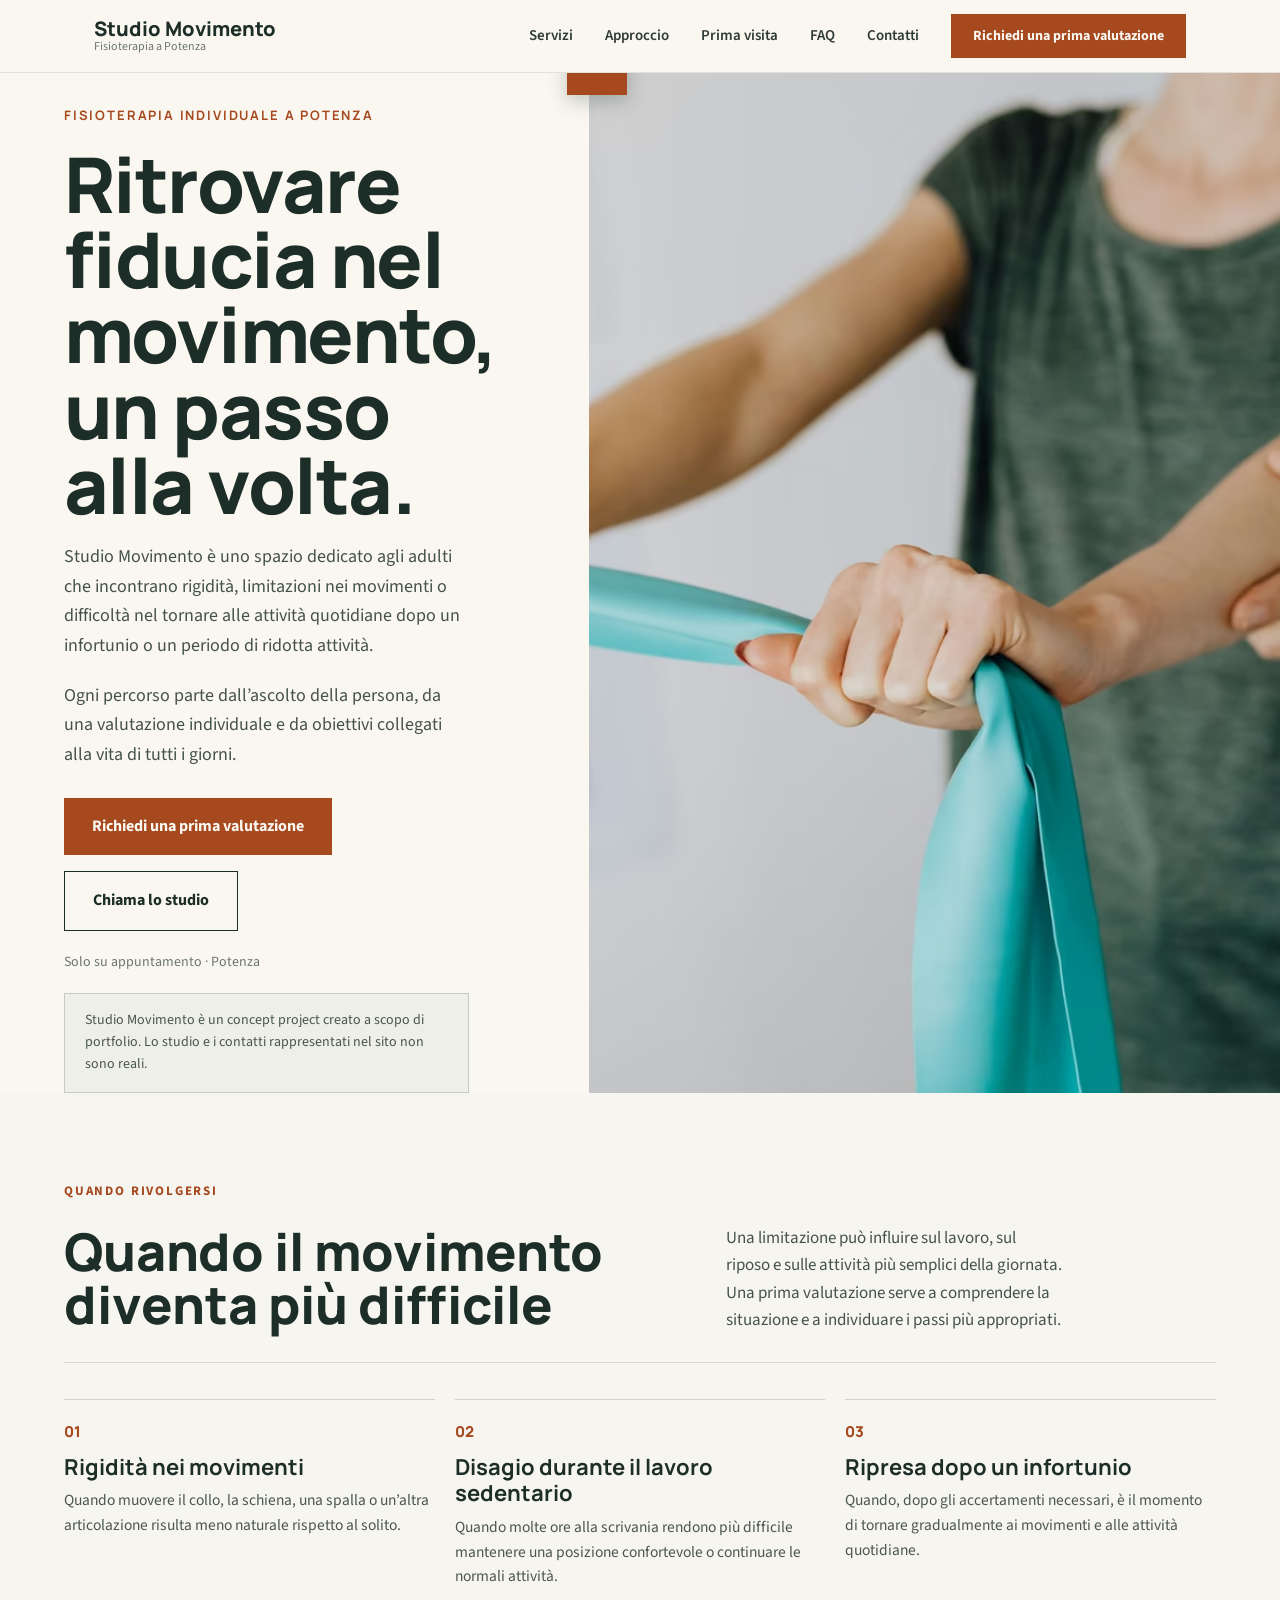
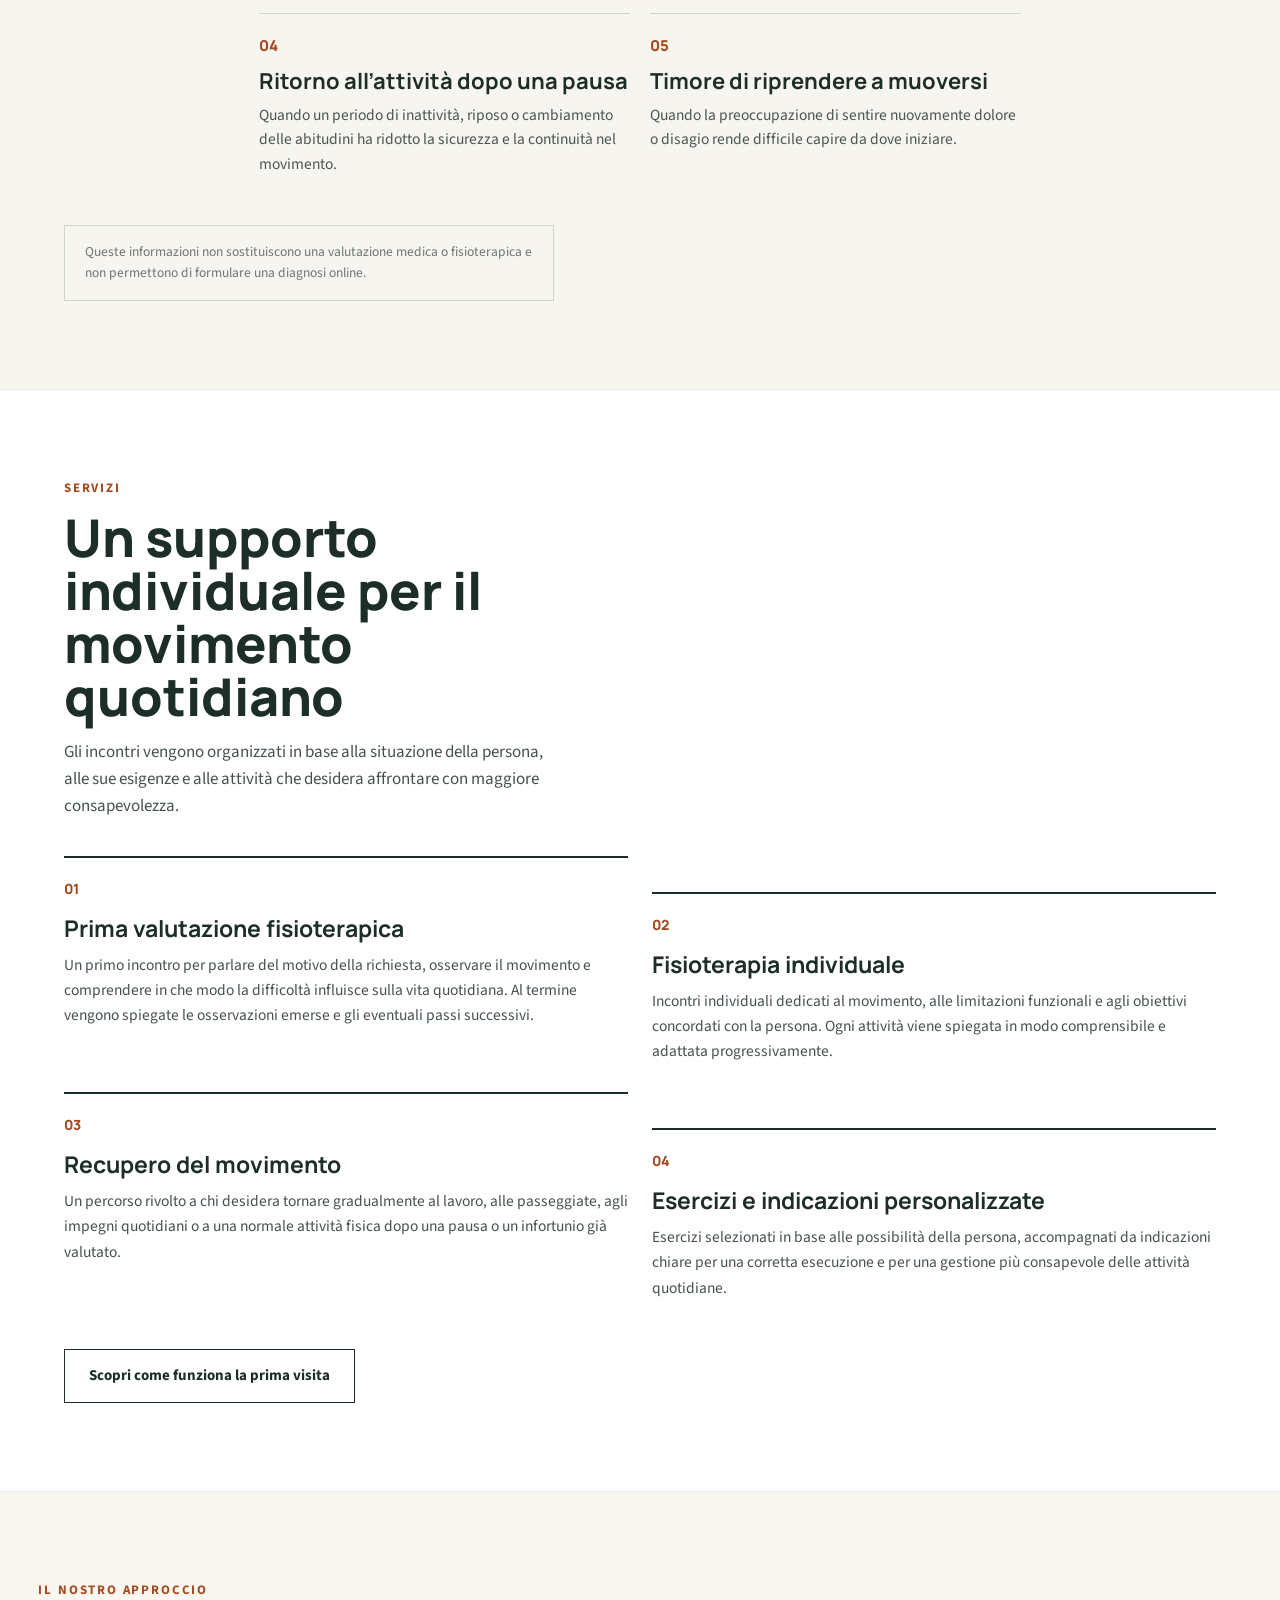
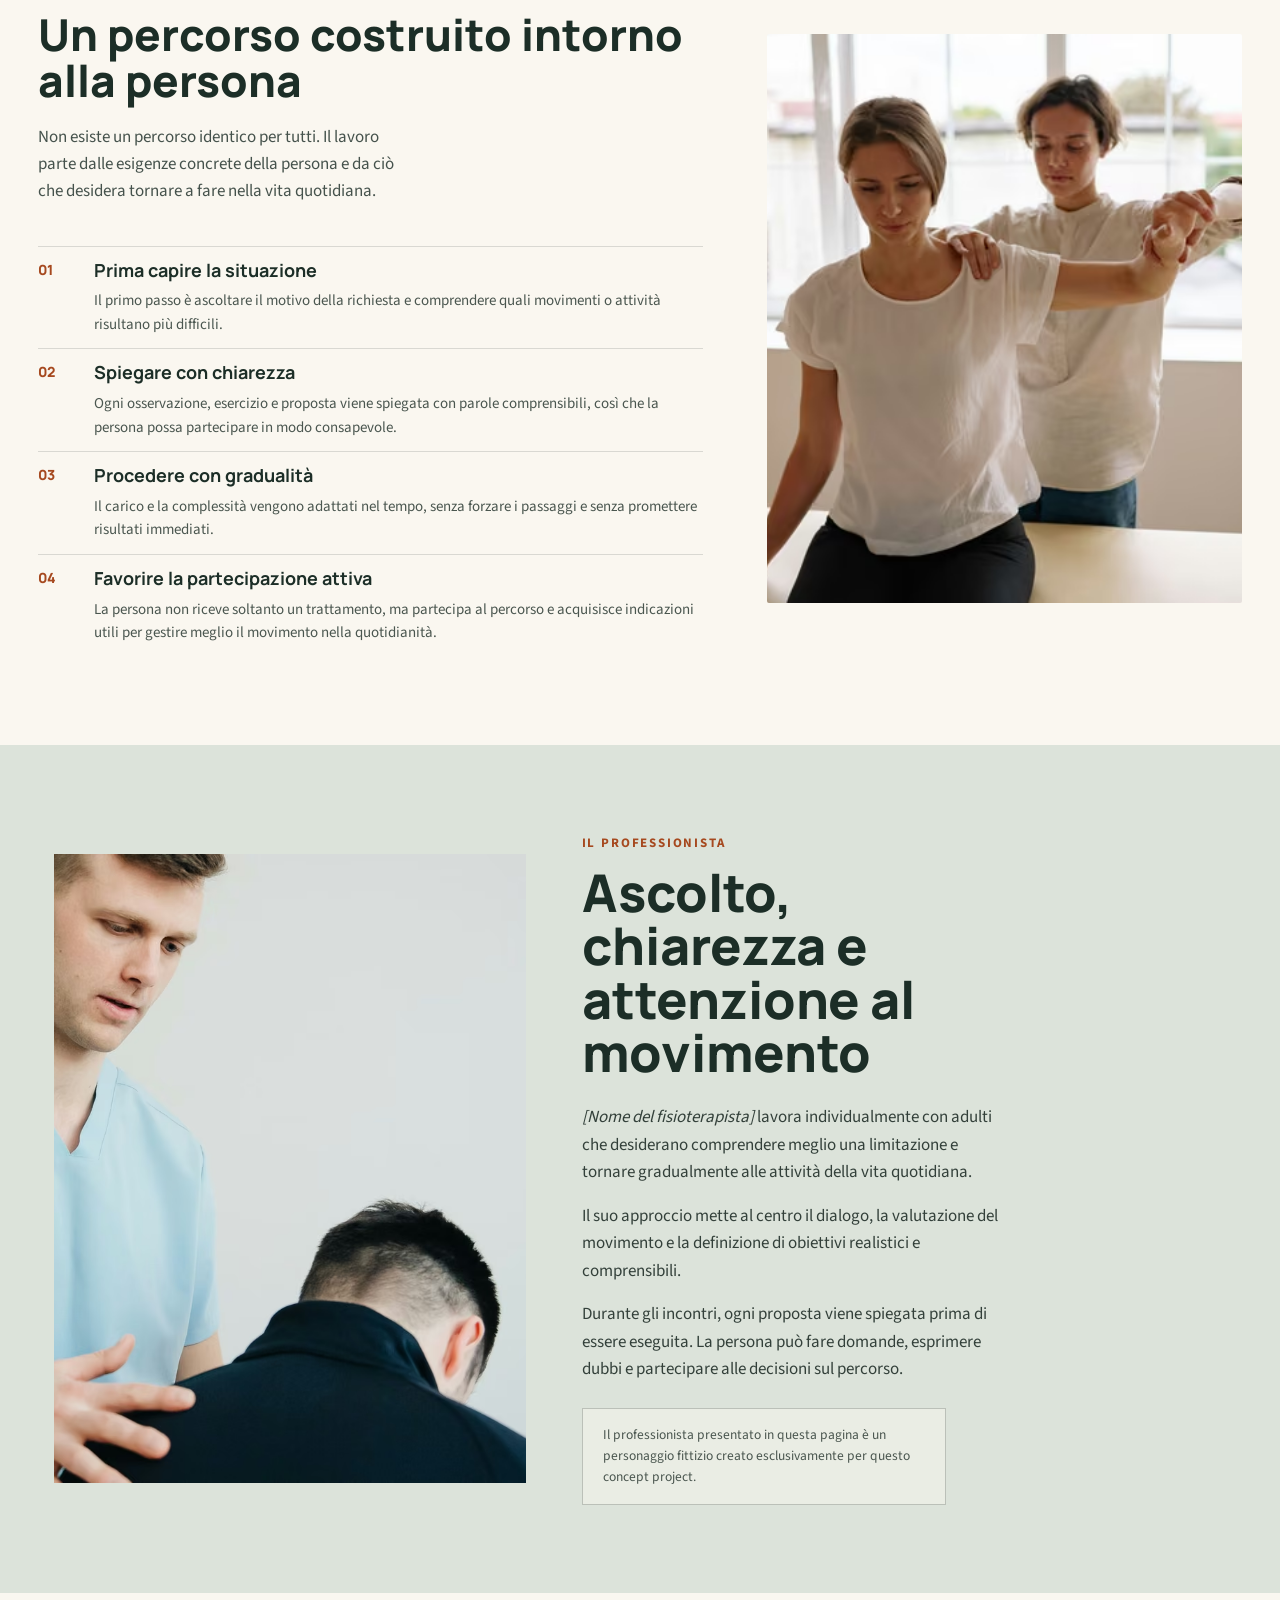
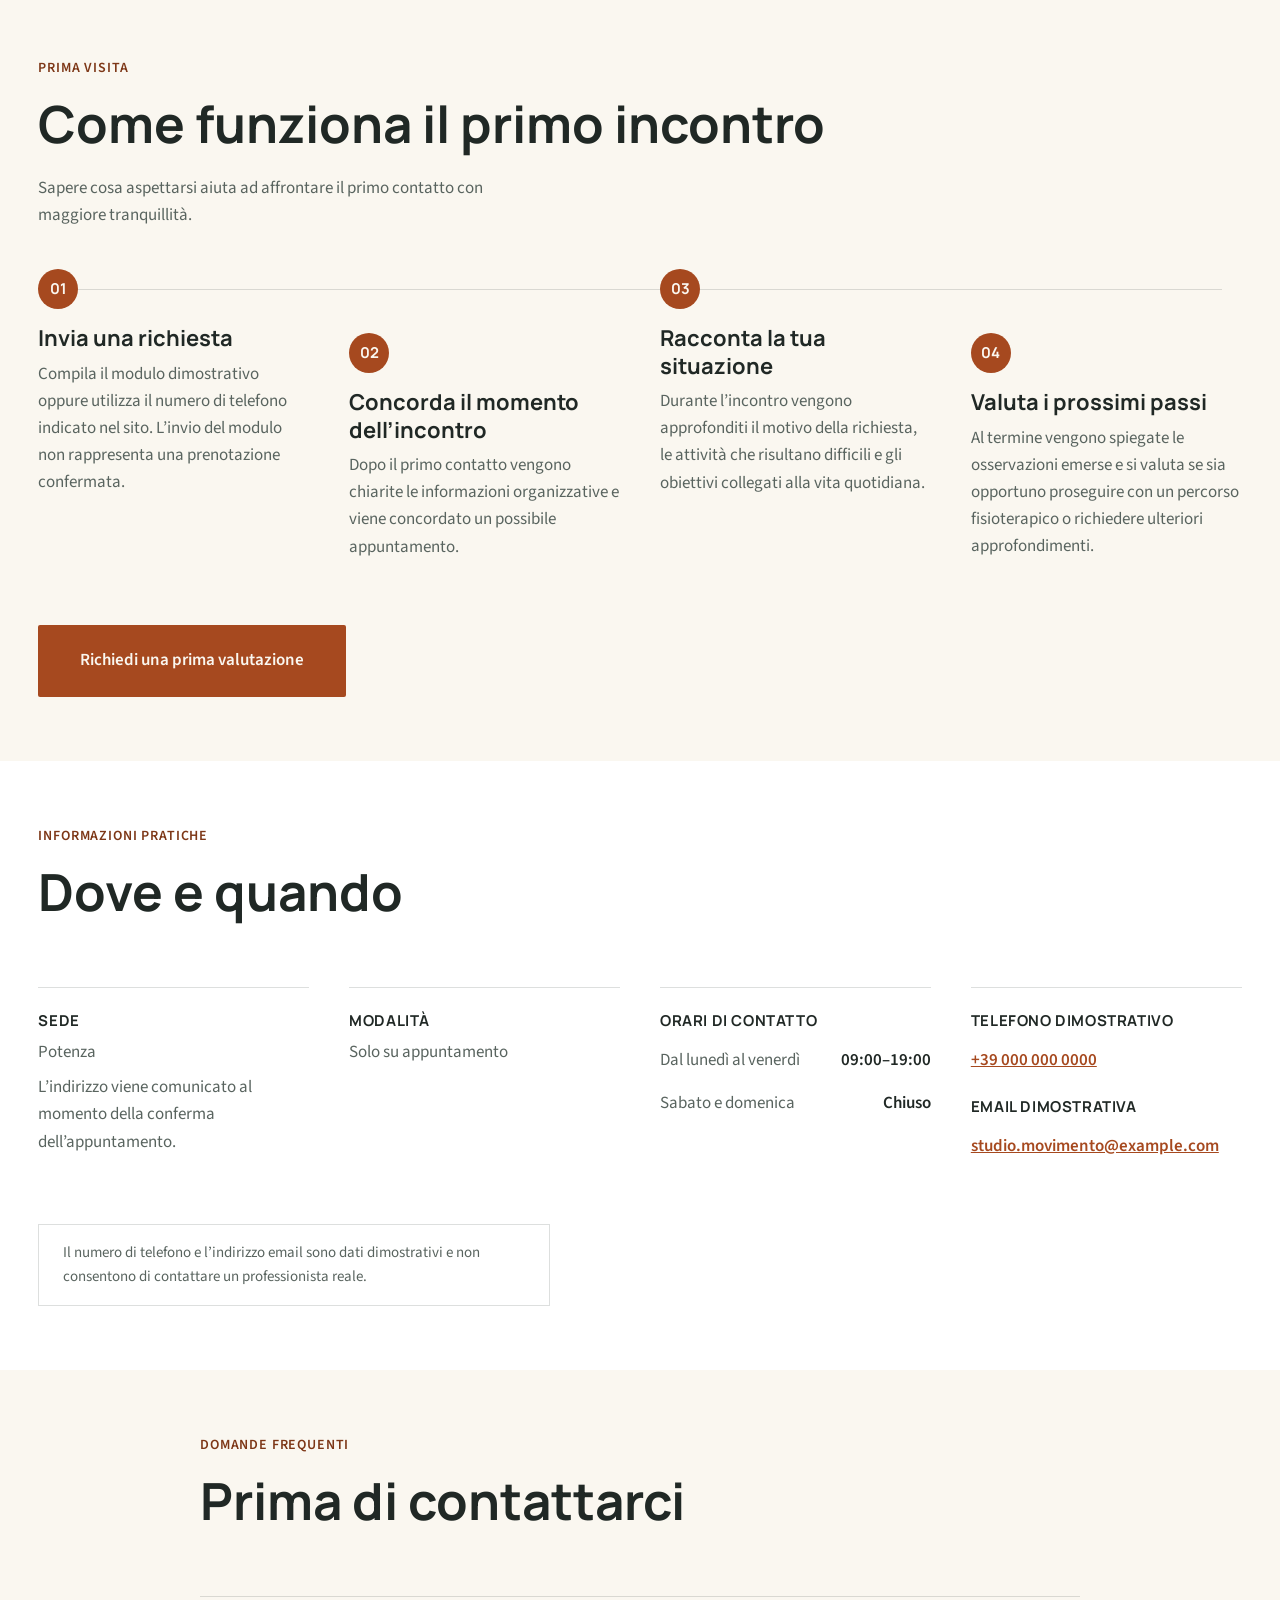
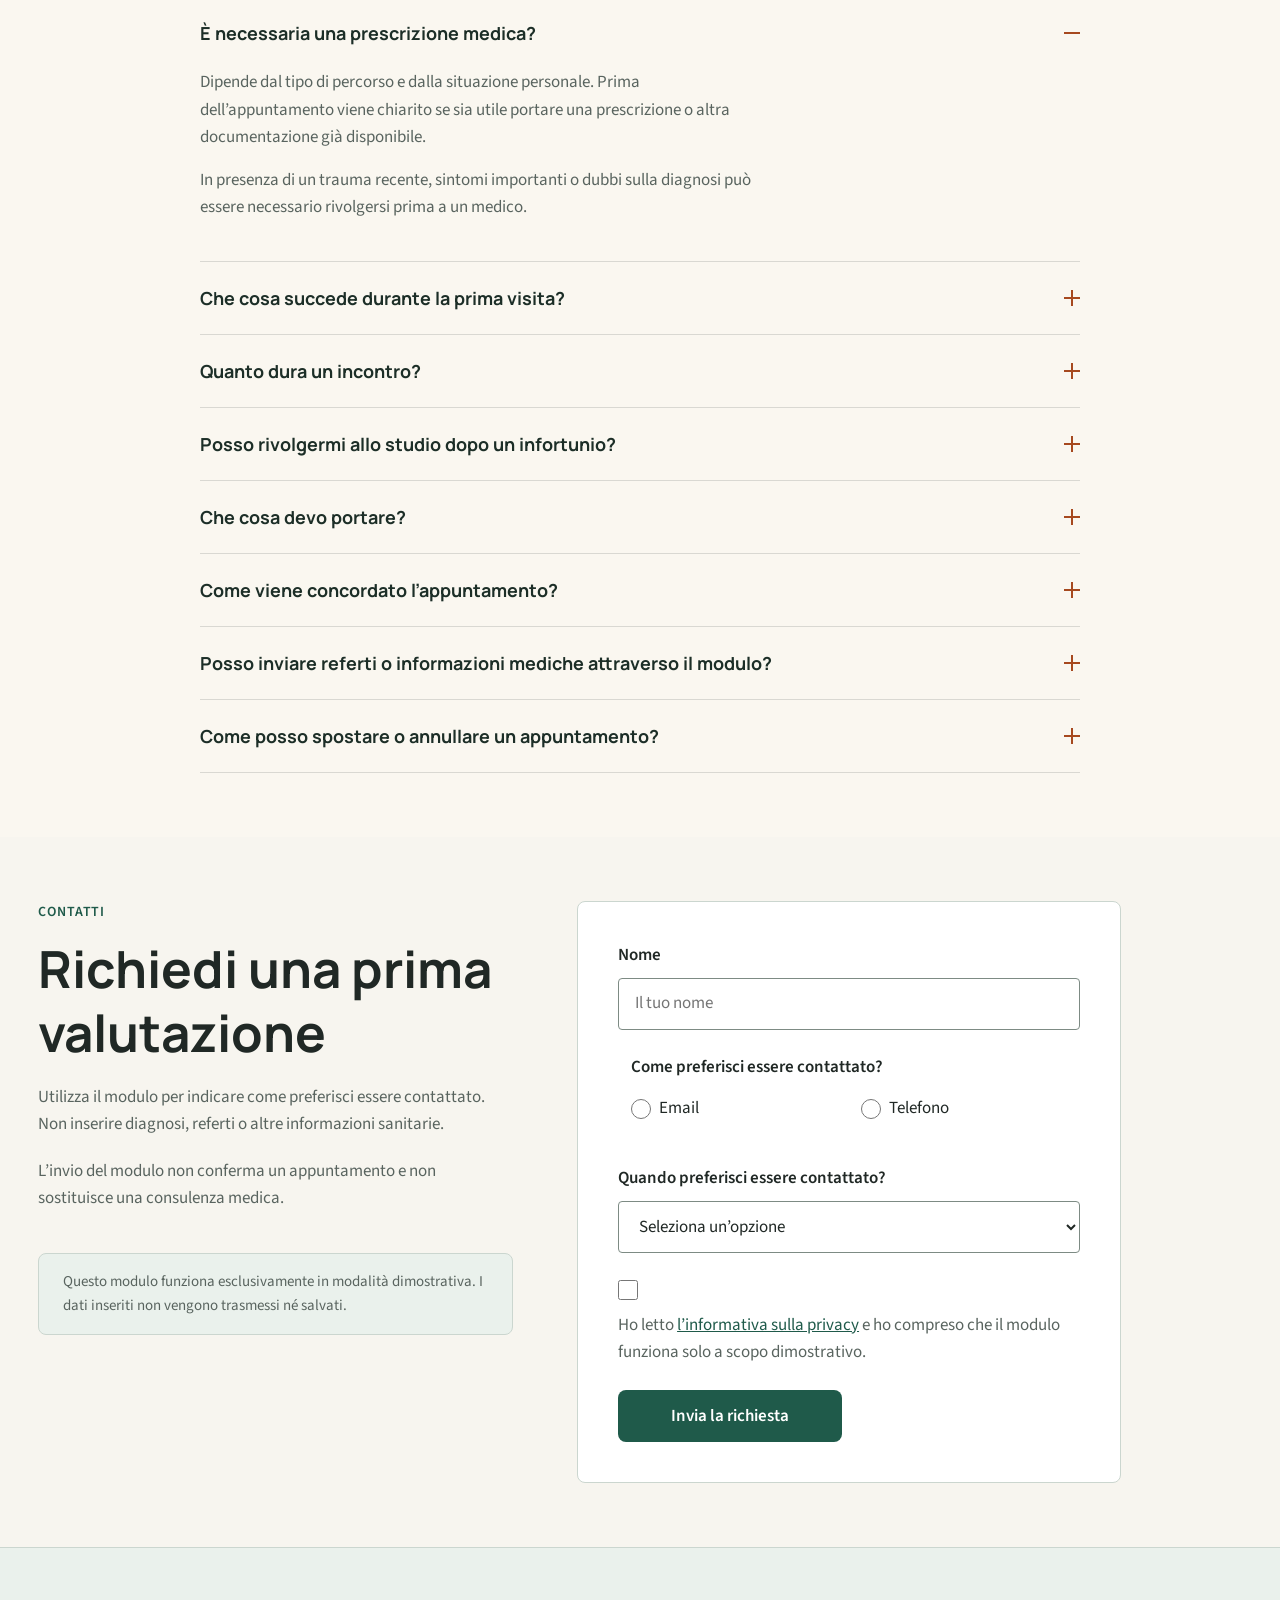
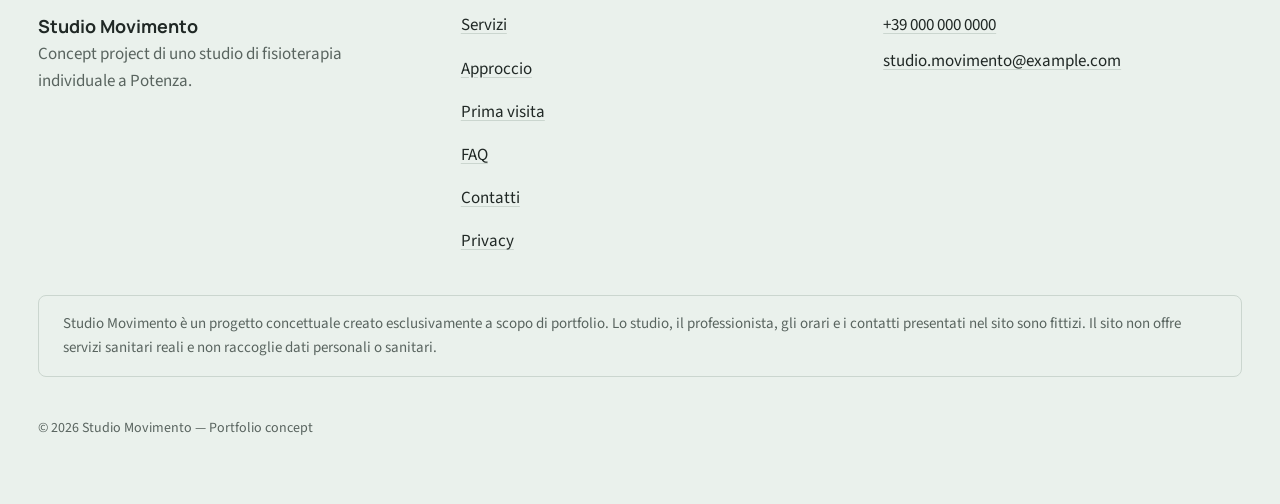
==== index.html @ 6c8ac4f5 "feat: rebuild specialist section" ====
<!doctype html>
<html lang="it">
<head>
  <meta charset="UTF-8">
  <meta name="viewport" content="width=device-width, initial-scale=1">
  <title>Studio Movimento | Fisioterapia a Potenza</title>
  <meta name="description" content="Concept project di un sito per uno studio di fisioterapia a Potenza, dedicato al movimento quotidiano, alla gradualità e al contatto diretto con il professionista.">
  <link rel="stylesheet" href="assets/css/styles.css">
  <noscript>
    <style>
      @media (max-width: 63.9375em) {
        .site-header__container:has(.site-header__menu) {
          display: block;
        }

        .site-header__menu-panel {
          display: flex;
          position: static;
          height: auto;
          overflow: visible;
        }

        .site-header__menu[open] .site-header__menu-icon {
          background-color: transparent;
        }

        .site-header__menu[open] .site-header__menu-icon::before {
          top: 0;
          transform: rotate(45deg);
        }

        .site-header__menu[open] .site-header__menu-icon::after {
          top: 0;
          transform: rotate(-45deg);
        }
      }
    </style>
  </noscript>
</head>
<body>
  <a class="skip-link" href="#main-content">Vai al contenuto principale</a>

  <header class="site-header">
    <div class="site-header__container">
      <div class="site-header__brand">
        <p class="site-header__brand-name">Studio Movimento</p>
        <p class="site-header__brand-tagline">Fisioterapia a Potenza</p>
      </div>

      <details class="site-header__menu" data-menu open>
        <summary class="site-header__menu-toggle" data-menu-toggle>
          <span class="site-header__menu-icon" aria-hidden="true"></span>
          <span class="site-header__menu-toggle-label site-header__menu-toggle-label--open-menu">Apri il menu</span>
          <span class="site-header__menu-toggle-label site-header__menu-toggle-label--close-menu">Chiudi il menu</span>
        </summary>

        <div class="site-header__menu-panel" id="site-menu-panel" data-menu-panel>
          <nav class="site-header__nav" aria-label="Navigazione principale">
            <ul class="site-header__nav-list">
              <li class="site-header__nav-item"><a class="site-header__nav-link" href="#servizi">Servizi</a></li>
              <li class="site-header__nav-item"><a class="site-header__nav-link" href="#approccio">Approccio</a></li>
              <li class="site-header__nav-item"><a class="site-header__nav-link" href="#prima-visita">Prima visita</a></li>
              <li class="site-header__nav-item"><a class="site-header__nav-link" href="#faq">FAQ</a></li>
              <li class="site-header__nav-item"><a class="site-header__nav-link" href="#contatti">Contatti</a></li>
            </ul>
          </nav>

          <a class="site-header__cta" href="#contatti">Richiedi una prima valutazione</a>
        </div>
      </details>
    </div>
  </header>

  <main id="main-content" tabindex="-1">

    <section class="hero">
      <div class="hero__grid">
        <div class="hero__content">
          <p class="hero__eyebrow">Fisioterapia individuale a Potenza</p>

          <h1 class="hero__title">Ritrovare fiducia nel movimento, un passo alla volta.</h1>

          <p class="hero__text">Studio Movimento è uno spazio dedicato agli adulti che incontrano rigidità, limitazioni nei movimenti o difficoltà nel tornare alle attività quotidiane dopo un infortunio o un periodo di ridotta attività.</p>

          <p class="hero__text">Ogni percorso parte dall’ascolto della persona, da una valutazione individuale e da obiettivi collegati alla vita di tutti i giorni.</p>

          <div class="hero__actions">
            <a class="hero__cta hero__cta--primary" href="#contatti">Richiedi una prima valutazione</a>
            <a class="hero__cta hero__cta--secondary" href="tel:+390000000000">Chiama lo studio</a>
          </div>

          <p class="hero__meta">Solo su appuntamento · Potenza</p>

          <p class="hero__notice">Studio Movimento è un concept project creato a scopo di portfolio. Lo studio e i contatti rappresentati nel sito non sono reali.</p>
        </div>

        <div class="hero__media">
          <picture class="hero__picture">
            <source
              media="(max-width: 1023px)"
              type="image/avif"
              srcset="assets/images/hero/hero-therapy-mobile-640.avif 640w, assets/images/hero/hero-therapy-mobile-960.avif 960w"
              sizes="calc(100vw - clamp(2rem, 6vw, 6rem))"
            >
            <source
              media="(max-width: 1023px)"
              type="image/webp"
              srcset="assets/images/hero/hero-therapy-mobile-640.webp 640w, assets/images/hero/hero-therapy-mobile-960.webp 960w"
              sizes="calc(100vw - clamp(2rem, 6vw, 6rem))"
            >
            <source
              media="(max-width: 1023px)"
              type="image/jpeg"
              srcset="assets/images/hero/hero-therapy-mobile-640.jpg 640w, assets/images/hero/hero-therapy-mobile-960.jpg 960w"
              sizes="calc(100vw - clamp(2rem, 6vw, 6rem))"
            >
            <source
              media="(min-width: 1024px)"
              type="image/avif"
              srcset="assets/images/hero/hero-therapy-desktop-768.avif 768w, assets/images/hero/hero-therapy-desktop-1152.avif 1152w"
              sizes="calc(66.4vw - 139px)"
            >
            <source
              media="(min-width: 1024px)"
              type="image/webp"
              srcset="assets/images/hero/hero-therapy-desktop-768.webp 768w, assets/images/hero/hero-therapy-desktop-1152.webp 1152w"
              sizes="calc(66.4vw - 139px)"
            >
            <source
              media="(min-width: 1024px)"
              type="image/jpeg"
              srcset="assets/images/hero/hero-therapy-desktop-768.jpg 768w, assets/images/hero/hero-therapy-desktop-1152.jpg 1152w"
              sizes="calc(66.4vw - 139px)"
            >
            <img
              class="hero__image"
              src="assets/images/hero/hero-therapy-desktop-1152.jpg"
              srcset="assets/images/hero/hero-therapy-desktop-768.jpg 768w, assets/images/hero/hero-therapy-desktop-1152.jpg 1152w"
              sizes="calc(66.4vw - 139px)"
              alt="Persona che esegue un esercizio con una fascia elastica durante una sessione individuale."
              width="1152"
              height="1440"
              decoding="async"
              fetchpriority="high"
            >
          </picture>
          <span class="hero__marker" aria-hidden="true">01</span>
        </div>
      </div>
    </section>

    <section class="situations">
      <div class="situations__container">
        <header class="situations__header section-heading">
          <p class="section-heading__eyebrow">Quando rivolgersi</p>
          <h2 class="section-heading__title">Quando il movimento diventa più difficile</h2>
          <p class="section-heading__intro">Una limitazione può influire sul lavoro, sul riposo e sulle attività più semplici della giornata. Una prima valutazione serve a comprendere la situazione e a individuare i passi più appropriati.</p>
        </header>

        <ul class="situations__list">
          <li class="situations__item situation-card">
            <span class="situation-card__number" aria-hidden="true">01</span>
            <h3 class="situation-card__title">Rigidità nei movimenti</h3>
            <p class="situation-card__text">Quando muovere il collo, la schiena, una spalla o un’altra articolazione risulta meno naturale rispetto al solito.</p>
          </li>

          <li class="situations__item situation-card">
            <span class="situation-card__number" aria-hidden="true">02</span>
            <h3 class="situation-card__title">Disagio durante il lavoro sedentario</h3>
            <p class="situation-card__text">Quando molte ore alla scrivania rendono più difficile mantenere una posizione confortevole o continuare le normali attività.</p>
          </li>

          <li class="situations__item situation-card">
            <span class="situation-card__number" aria-hidden="true">03</span>
            <h3 class="situation-card__title">Ripresa dopo un infortunio</h3>
            <p class="situation-card__text">Quando, dopo gli accertamenti necessari, è il momento di tornare gradualmente ai movimenti e alle attività quotidiane.</p>
          </li>

          <li class="situations__item situation-card">
            <span class="situation-card__number" aria-hidden="true">04</span>
            <h3 class="situation-card__title">Ritorno all’attività dopo una pausa</h3>
            <p class="situation-card__text">Quando un periodo di inattività, riposo o cambiamento delle abitudini ha ridotto la sicurezza e la continuità nel movimento.</p>
          </li>

          <li class="situations__item situation-card">
            <span class="situation-card__number" aria-hidden="true">05</span>
            <h3 class="situation-card__title">Timore di riprendere a muoversi</h3>
            <p class="situation-card__text">Quando la preoccupazione di sentire nuovamente dolore o disagio rende difficile capire da dove iniziare.</p>
          </li>
        </ul>

        <p class="situations__notice">Queste informazioni non sostituiscono una valutazione medica o fisioterapica e non permettono di formulare una diagnosi online.</p>
      </div>
    </section>

    <section class="services" id="servizi">
      <div class="services__container">
        <header class="services__header section-heading">
          <p class="section-heading__eyebrow">Servizi</p>
          <h2 class="section-heading__title">Un supporto individuale per il movimento quotidiano</h2>
          <p class="section-heading__intro">Gli incontri vengono organizzati in base alla situazione della persona, alle sue esigenze e alle attività che desidera affrontare con maggiore consapevolezza.</p>
        </header>

        <ul class="services__list">
          <li class="services__item service-card">
            <span class="service-card__number" aria-hidden="true">01</span>
            <h3 class="service-card__title">Prima valutazione fisioterapica</h3>
            <p class="service-card__text">Un primo incontro per parlare del motivo della richiesta, osservare il movimento e comprendere in che modo la difficoltà influisce sulla vita quotidiana. Al termine vengono spiegate le osservazioni emerse e gli eventuali passi successivi.</p>
          </li>

          <li class="services__item service-card">
            <span class="service-card__number" aria-hidden="true">02</span>
            <h3 class="service-card__title">Fisioterapia individuale</h3>
            <p class="service-card__text">Incontri individuali dedicati al movimento, alle limitazioni funzionali e agli obiettivi concordati con la persona. Ogni attività viene spiegata in modo comprensibile e adattata progressivamente.</p>
          </li>

          <li class="services__item service-card">
            <span class="service-card__number" aria-hidden="true">03</span>
            <h3 class="service-card__title">Recupero del movimento</h3>
            <p class="service-card__text">Un percorso rivolto a chi desidera tornare gradualmente al lavoro, alle passeggiate, agli impegni quotidiani o a una normale attività fisica dopo una pausa o un infortunio già valutato.</p>
          </li>

          <li class="services__item service-card">
            <span class="service-card__number" aria-hidden="true">04</span>
            <h3 class="service-card__title">Esercizi e indicazioni personalizzate</h3>
            <p class="service-card__text">Esercizi selezionati in base alle possibilità della persona, accompagnati da indicazioni chiare per una corretta esecuzione e per una gestione più consapevole delle attività quotidiane.</p>
          </li>
        </ul>

        <a class="services__cta" href="#prima-visita">Scopri come funziona la prima visita</a>
      </div>
    </section>

    <section class="approach section" id="approccio">
      <div class="approach__container container">
        <div class="approach__grid">
          <header class="approach__header section-heading">
            <p class="section-heading__eyebrow">Il nostro approccio</p>
            <h2 class="section-heading__title">Un percorso costruito intorno alla persona</h2>
            <p class="section-heading__intro">Non esiste un percorso identico per tutti. Il lavoro parte dalle esigenze concrete della persona e da ciò che desidera tornare a fare nella vita quotidiana.</p>
          </header>

          <div class="approach__media">
            <picture class="approach__picture">
              <source
                type="image/avif"
                srcset="assets/images/approach/approach-guided-exercise-640.avif 640w, assets/images/approach/approach-guided-exercise-960.avif 960w, assets/images/approach/approach-guided-exercise-1280.avif 1280w"
                sizes="(min-width: 64em) min(40vw, 510px), calc(100vw - clamp(2rem, 6vw, 6rem))"
              >
              <source
                type="image/webp"
                srcset="assets/images/approach/approach-guided-exercise-640.webp 640w, assets/images/approach/approach-guided-exercise-960.webp 960w, assets/images/approach/approach-guided-exercise-1280.webp 1280w"
                sizes="(min-width: 64em) min(40vw, 510px), calc(100vw - clamp(2rem, 6vw, 6rem))"
              >
              <img
                class="approach__image"
                src="assets/images/approach/approach-guided-exercise-1280.jpg"
                srcset="assets/images/approach/approach-guided-exercise-640.jpg 640w, assets/images/approach/approach-guided-exercise-960.jpg 960w, assets/images/approach/approach-guided-exercise-1280.jpg 1280w"
                sizes="(min-width: 64em) min(40vw, 510px), calc(100vw - clamp(2rem, 6vw, 6rem))"
                alt="Una persona accompagna il movimento del braccio di un’altra persona in uno spazio luminoso."
                width="1280"
                height="853"
                loading="lazy"
                decoding="async"
              >
            </picture>
          </div>

          <ul class="approach__list">
            <li class="approach__item approach-card">
              <span class="approach-card__number" aria-hidden="true">01</span>
              <h3 class="approach-card__title">Prima capire la situazione</h3>
              <p class="approach-card__text">Il primo passo è ascoltare il motivo della richiesta e comprendere quali movimenti o attività risultano più difficili.</p>
            </li>

            <li class="approach__item approach-card">
              <span class="approach-card__number" aria-hidden="true">02</span>
              <h3 class="approach-card__title">Spiegare con chiarezza</h3>
              <p class="approach-card__text">Ogni osservazione, esercizio e proposta viene spiegata con parole comprensibili, così che la persona possa partecipare in modo consapevole.</p>
            </li>

            <li class="approach__item approach-card">
              <span class="approach-card__number" aria-hidden="true">03</span>
              <h3 class="approach-card__title">Procedere con gradualità</h3>
              <p class="approach-card__text">Il carico e la complessità vengono adattati nel tempo, senza forzare i passaggi e senza promettere risultati immediati.</p>
            </li>

            <li class="approach__item approach-card">
              <span class="approach-card__number" aria-hidden="true">04</span>
              <h3 class="approach-card__title">Favorire la partecipazione attiva</h3>
              <p class="approach-card__text">La persona non riceve soltanto un trattamento, ma partecipa al percorso e acquisisce indicazioni utili per gestire meglio il movimento nella quotidianità.</p>
            </li>
          </ul>
        </div>
      </div>
    </section>

    <section class="specialist">
      <div class="specialist__container">
        <header class="specialist__header section-heading">
          <p class="section-heading__eyebrow">Il professionista</p>
          <h2 class="section-heading__title">Ascolto, chiarezza e attenzione al movimento</h2>
        </header>

        <div class="specialist__media">
          <picture class="specialist__picture">
            <source
              media="(min-width: 64em)"
              type="image/avif"
              srcset="assets/images/specialist/specialist-movement-detail-desktop-480.avif 480w, assets/images/specialist/specialist-movement-detail-desktop-720.avif 720w, assets/images/specialist/specialist-movement-detail-desktop-960.avif 960w"
              sizes="min(45vw, 550px)"
            >
            <source
              media="(min-width: 64em)"
              type="image/webp"
              srcset="assets/images/specialist/specialist-movement-detail-desktop-480.webp 480w, assets/images/specialist/specialist-movement-detail-desktop-720.webp 720w, assets/images/specialist/specialist-movement-detail-desktop-960.webp 960w"
              sizes="min(45vw, 550px)"
            >
            <source
              media="(min-width: 64em)"
              type="image/jpeg"
              srcset="assets/images/specialist/specialist-movement-detail-desktop-480.jpg 480w, assets/images/specialist/specialist-movement-detail-desktop-720.jpg 720w, assets/images/specialist/specialist-movement-detail-desktop-960.jpg 960w"
              sizes="min(45vw, 550px)"
            >
            <source
              type="image/avif"
              srcset="assets/images/specialist/specialist-movement-detail-mobile-640.avif 640w, assets/images/specialist/specialist-movement-detail-mobile-960.avif 960w"
              sizes="calc(100vw - clamp(2rem, 6vw, 6rem))"
            >
            <source
              type="image/webp"
              srcset="assets/images/specialist/specialist-movement-detail-mobile-640.webp 640w, assets/images/specialist/specialist-movement-detail-mobile-960.webp 960w"
              sizes="calc(100vw - clamp(2rem, 6vw, 6rem))"
            >
            <img
              class="specialist__image"
              src="assets/images/specialist/specialist-movement-detail-mobile-960.jpg"
              srcset="assets/images/specialist/specialist-movement-detail-mobile-640.jpg 640w, assets/images/specialist/specialist-movement-detail-mobile-960.jpg 960w"
              sizes="calc(100vw - clamp(2rem, 6vw, 6rem))"
              alt="Una persona osserva e accompagna il movimento della schiena di un’altra persona."
              width="960"
              height="640"
              loading="lazy"
              decoding="async"
            >
          </picture>
        </div>

        <div class="specialist__content">
          <p class="specialist__text"><span class="specialist__placeholder">[Nome del fisioterapista]</span> lavora individualmente con adulti che desiderano comprendere meglio una limitazione e tornare gradualmente alle attività della vita quotidiana.</p>
          <p class="specialist__text">Il suo approccio mette al centro il dialogo, la valutazione del movimento e la definizione di obiettivi realistici e comprensibili.</p>
          <p class="specialist__text">Durante gli incontri, ogni proposta viene spiegata prima di essere eseguita. La persona può fare domande, esprimere dubbi e partecipare alle decisioni sul percorso.</p>

          <p class="specialist__notice">Il professionista presentato in questa pagina è un personaggio fittizio creato esclusivamente per questo concept project.</p>
        </div>
      </div>
    </section>

    <section class="first-visit section" id="prima-visita">
      <div class="first-visit__container container">
        <header class="first-visit__header section-heading">
          <p class="section-heading__eyebrow">Prima visita</p>
          <h2 class="section-heading__title">Come funziona il primo incontro</h2>
          <p class="section-heading__intro">Sapere cosa aspettarsi aiuta ad affrontare il primo contatto con maggiore tranquillità.</p>
        </header>

        <ol class="first-visit__list">
          <li class="first-visit__item visit-step">
            <h3 class="visit-step__title">Invia una richiesta</h3>
            <p class="visit-step__text">Compila il modulo dimostrativo oppure utilizza il numero di telefono indicato nel sito. L’invio del modulo non rappresenta una prenotazione confermata.</p>
          </li>

          <li class="first-visit__item visit-step">
            <h3 class="visit-step__title">Concorda il momento dell’incontro</h3>
            <p class="visit-step__text">Dopo il primo contatto vengono chiarite le informazioni organizzative e viene concordato un possibile appuntamento.</p>
          </li>

          <li class="first-visit__item visit-step">
            <h3 class="visit-step__title">Racconta la tua situazione</h3>
            <p class="visit-step__text">Durante l’incontro vengono approfonditi il motivo della richiesta, le attività che risultano difficili e gli obiettivi collegati alla vita quotidiana.</p>
          </li>

          <li class="first-visit__item visit-step">
            <h3 class="visit-step__title">Valuta i prossimi passi</h3>
            <p class="visit-step__text">Al termine vengono spiegate le osservazioni emerse e si valuta se sia opportuno proseguire con un percorso fisioterapico o richiedere ulteriori approfondimenti.</p>
          </li>
        </ol>

        <a class="first-visit__cta button button--accent" href="#contatti">Richiedi una prima valutazione</a>
      </div>
    </section>

    <section class="practical-info section">
      <div class="practical-info__container container">
        <header class="practical-info__header section-heading">
          <p class="section-heading__eyebrow">Informazioni pratiche</p>
          <h2 class="section-heading__title">Dove e quando</h2>
        </header>

        <ul class="practical-info__list">
          <li class="practical-info__item info-card">
            <h3 class="info-card__title">Sede</h3>
            <p class="info-card__text">Potenza</p>
            <p class="info-card__text">L’indirizzo viene comunicato al momento della conferma dell’appuntamento.</p>
          </li>

          <li class="practical-info__item info-card">
            <h3 class="info-card__title">Modalità</h3>
            <p class="info-card__text">Solo su appuntamento</p>
          </li>

          <li class="practical-info__item info-card">
            <h3 class="info-card__title">Orari di contatto</h3>
            <dl class="info-card__schedule">
              <div class="info-card__schedule-row">
                <dt class="info-card__schedule-day">Dal lunedì al venerdì</dt>
                <dd class="info-card__schedule-time">09:00–19:00</dd>
              </div>
              <div class="info-card__schedule-row">
                <dt class="info-card__schedule-day">Sabato e domenica</dt>
                <dd class="info-card__schedule-time">Chiuso</dd>
              </div>
            </dl>
          </li>

          <li class="practical-info__item info-card info-card--contacts">
            <div class="info-card__group">
              <h3 class="info-card__title">Telefono dimostrativo</h3>
              <p class="info-card__text"><a class="info-card__link" href="tel:+390000000000">+39 000 000 0000</a></p>
            </div>

            <div class="info-card__group">
              <h3 class="info-card__title">Email dimostrativa</h3>
              <p class="info-card__text"><a class="info-card__link" href="mailto:studio.movimento@example.com">studio.movimento@example.com</a></p>
            </div>
          </li>
        </ul>

        <p class="practical-info__notice notice">Il numero di telefono e l’indirizzo email sono dati dimostrativi e non consentono di contattare un professionista reale.</p>
      </div>
    </section>

    <section class="faq section" id="faq">
      <div class="faq__container container">
        <header class="faq__header section-heading">
          <p class="section-heading__eyebrow">Domande frequenti</p>
          <h2 class="section-heading__title">Prima di contattarci</h2>
        </header>

        <ul class="faq__list" data-faq-list>
          <li class="faq__item faq-item" data-faq-item>
            <h3 class="faq-item__question" data-faq-question>È necessaria una prescrizione medica?</h3>
            <div class="faq-item__answer" data-faq-answer>
              <p class="faq-item__answer-text">Dipende dal tipo di percorso e dalla situazione personale. Prima dell’appuntamento viene chiarito se sia utile portare una prescrizione o altra documentazione già disponibile.</p>
              <p class="faq-item__answer-text">In presenza di un trauma recente, sintomi importanti o dubbi sulla diagnosi può essere necessario rivolgersi prima a un medico.</p>
            </div>
          </li>

          <li class="faq__item faq-item" data-faq-item>
            <h3 class="faq-item__question" data-faq-question>Che cosa succede durante la prima visita?</h3>
            <div class="faq-item__answer" data-faq-answer>
              <p class="faq-item__answer-text">La prima visita comprende un colloquio, la raccolta delle informazioni utili e una valutazione del movimento in relazione alle difficoltà quotidiane.</p>
              <p class="faq-item__answer-text">Al termine vengono spiegate le osservazioni e gli eventuali passi successivi.</p>
            </div>
          </li>

          <li class="faq__item faq-item" data-faq-item>
            <h3 class="faq-item__question" data-faq-question>Quanto dura un incontro?</h3>
            <div class="faq-item__answer" data-faq-answer>
              <p class="faq-item__answer-text">La durata viene comunicata al momento della conferma. La prima visita può richiedere più tempo rispetto agli incontri successivi perché comprende il colloquio iniziale e la valutazione.</p>
            </div>
          </li>

          <li class="faq__item faq-item" data-faq-item>
            <h3 class="faq-item__question" data-faq-question>Posso rivolgermi allo studio dopo un infortunio?</h3>
            <div class="faq-item__answer" data-faq-answer>
              <p class="faq-item__answer-text">È possibile richiedere un primo contatto quando l’infortunio è già stato valutato oppure quando sono disponibili le indicazioni necessarie per iniziare un percorso fisioterapico.</p>
              <p class="faq-item__answer-text">Il sito non permette di valutare a distanza la gravità di un infortunio.</p>
            </div>
          </li>

          <li class="faq__item faq-item" data-faq-item>
            <h3 class="faq-item__question" data-faq-question>Che cosa devo portare?</h3>
            <div class="faq-item__answer" data-faq-answer>
              <p class="faq-item__answer-text">È consigliabile indossare abiti comodi. Se possiedi già prescrizioni o documenti utili, puoi portarli direttamente all’incontro.</p>
              <p class="faq-item__answer-text">Non inviare documenti sanitari attraverso il modulo del sito.</p>
            </div>
          </li>

          <li class="faq__item faq-item" data-faq-item>
            <h3 class="faq-item__question" data-faq-question>Come viene concordato l’appuntamento?</h3>
            <div class="faq-item__answer" data-faq-answer>
              <p class="faq-item__answer-text">Dopo la richiesta, il professionista contatta la persona attraverso il canale selezionato e propone una possibile disponibilità.</p>
              <p class="faq-item__answer-text">Il modulo non effettua una prenotazione automatica.</p>
            </div>
          </li>

          <li class="faq__item faq-item" data-faq-item>
            <h3 class="faq-item__question" data-faq-question>Posso inviare referti o informazioni mediche attraverso il modulo?</h3>
            <div class="faq-item__answer" data-faq-answer>
              <p class="faq-item__answer-text">No. Il modulo serve esclusivamente a richiedere un contatto.</p>
              <p class="faq-item__answer-text">Non inserire diagnosi, referti, fotografie, informazioni sullo stato di salute o altri dati sanitari.</p>
            </div>
          </li>

          <li class="faq__item faq-item" data-faq-item>
            <h3 class="faq-item__question" data-faq-question>Come posso spostare o annullare un appuntamento?</h3>
            <div class="faq-item__answer" data-faq-answer>
              <p class="faq-item__answer-text">È possibile utilizzare il telefono o l’email indicati al momento della conferma e avvisare lo studio appena possibile.</p>
            </div>
          </li>
        </ul>
      </div>
    </section>

    <section class="contact section" id="contatti">
      <div class="contact__container container">
        <header class="contact__header section-heading">
          <p class="section-heading__eyebrow">Contatti</p>
          <h2 class="section-heading__title">Richiedi una prima valutazione</h2>
          <p class="section-heading__intro">Utilizza il modulo per indicare come preferisci essere contattato. Non inserire diagnosi, referti o altre informazioni sanitarie.</p>
          <p class="section-heading__intro">L’invio del modulo non conferma un appuntamento e non sostituisce una consulenza medica.</p>
        </header>

        <p class="contact__notice notice">Questo modulo funziona esclusivamente in modalità dimostrativa. I dati inseriti non vengono trasmessi né salvati.</p>

        <form class="contact-form" data-contact-form>
          <div class="contact-form__field form-field">
            <label class="form-field__label" for="contact-name">Nome</label>
            <input
              class="form-field__input"
              type="text"
              id="contact-name"
              name="contact-name"
              placeholder="Il tuo nome"
              autocomplete="name"
              maxlength="100"
              required
              data-contact-input="name"
              aria-describedby="contact-name-error"
            >
            <p class="form-field__error" id="contact-name-error" data-field-error hidden></p>
          </div>

          <fieldset class="contact-form__fieldset form-field" aria-describedby="contact-preference-error">
            <legend class="form-field__legend">Come preferisci essere contattato?</legend>

            <div class="contact-form__radio-item">
              <input
                class="contact-form__radio-input"
                type="radio"
                id="contact-preference-email"
                name="contact-preference"
                value="email"
                required
                data-contact-method
              >
              <label class="contact-form__radio-label" for="contact-preference-email">Email</label>
            </div>

            <div class="contact-form__radio-item">
              <input
                class="contact-form__radio-input"
                type="radio"
                id="contact-preference-phone"
                name="contact-preference"
                value="telefono"
                required
                data-contact-method
              >
              <label class="contact-form__radio-label" for="contact-preference-phone">Telefono</label>
            </div>

            <p class="form-field__error" id="contact-preference-error" data-field-error hidden></p>
          </fieldset>

          <div class="contact-form__field form-field" data-contact-field="email">
            <label class="form-field__label" for="contact-email">Indirizzo email</label>
            <input
              class="form-field__input"
              type="email"
              id="contact-email"
              name="contact-email"
              autocomplete="email"
              data-contact-input="email"
              aria-describedby="contact-email-error"
            >
            <p class="form-field__error" id="contact-email-error" data-field-error hidden></p>
          </div>

          <div class="contact-form__field form-field" data-contact-field="phone">
            <label class="form-field__label" for="contact-phone">Numero di telefono</label>
            <input
              class="form-field__input"
              type="tel"
              id="contact-phone"
              name="contact-phone"
              autocomplete="tel"
              data-contact-input="phone"
              aria-describedby="contact-phone-error"
            >
            <p class="form-field__error" id="contact-phone-error" data-field-error hidden></p>
          </div>

          <div class="contact-form__field form-field">
            <label class="form-field__label" for="contact-time">Quando preferisci essere contattato?</label>
            <select class="form-field__select" id="contact-time" name="contact-time">
              <option value="">Seleziona un’opzione</option>
              <option value="mattina">Mattina</option>
              <option value="pomeriggio">Pomeriggio</option>
              <option value="sera">Sera</option>
              <option value="nessuna-preferenza">Nessuna preferenza</option>
            </select>
          </div>

          <div class="contact-form__field contact-form__field--checkbox form-field">
            <input
              class="contact-form__checkbox-input"
              type="checkbox"
              id="contact-privacy-consent"
              name="contact-privacy-consent"
              required
              aria-describedby="contact-privacy-error"
            >
            <label class="form-field__label form-field__label--checkbox" for="contact-privacy-consent">
              Ho letto <a href="privacy.html">l’informativa sulla privacy</a> e ho compreso che il modulo funziona solo a scopo dimostrativo.
            </label>
            <p class="form-field__error" id="contact-privacy-error" data-field-error hidden></p>
          </div>

          <div class="contact-form__actions">
            <button class="contact-form__submit button button--primary" type="button" data-form-submit>Invia la richiesta</button>
          </div>

          <p class="contact-form__status" data-form-status tabindex="-1" role="status" aria-live="polite" hidden></p>
        </form>
      </div>
    </section>

  </main>

  <footer class="site-footer">
    <div class="site-footer__container container">
      <div class="site-footer__brand">
        <p class="site-footer__brand-name">Studio Movimento</p>
        <p class="site-footer__text">Concept project di uno studio di fisioterapia individuale a Potenza.</p>
      </div>

      <nav class="site-footer__nav" aria-label="Navigazione footer">
        <ul class="site-footer__nav-list">
          <li class="site-footer__nav-item"><a class="site-footer__nav-link" href="#servizi">Servizi</a></li>
          <li class="site-footer__nav-item"><a class="site-footer__nav-link" href="#approccio">Approccio</a></li>
          <li class="site-footer__nav-item"><a class="site-footer__nav-link" href="#prima-visita">Prima visita</a></li>
          <li class="site-footer__nav-item"><a class="site-footer__nav-link" href="#faq">FAQ</a></li>
          <li class="site-footer__nav-item"><a class="site-footer__nav-link" href="#contatti">Contatti</a></li>
          <li class="site-footer__nav-item"><a class="site-footer__nav-link" href="privacy.html">Privacy</a></li>
        </ul>
      </nav>

      <div class="site-footer__contacts">
        <p class="site-footer__text"><a class="site-footer__link" href="tel:+390000000000">+39 000 000 0000</a></p>
        <p class="site-footer__text"><a class="site-footer__link" href="mailto:studio.movimento@example.com">studio.movimento@example.com</a></p>
      </div>

      <p class="site-footer__disclaimer notice">Studio Movimento è un progetto concettuale creato esclusivamente a scopo di portfolio. Lo studio, il professionista, gli orari e i contatti presentati nel sito sono fittizi. Il sito non offre servizi sanitari reali e non raccoglie dati personali o sanitari.</p>

      <p class="site-footer__copyright">© 2026 Studio Movimento — Portfolio concept</p>
    </div>
  </footer>

  <script src="assets/js/main.js" defer></script>
</body>
</html>
---- assets/css/styles.css ----
/* ==========================================================================
   0. Fonts
   ========================================================================== */

@font-face {
  font-family: "Manrope";
  src: url("../fonts/manrope-variable.woff2") format("woff2");
  font-style: normal;
  font-weight: 600 800;
  font-display: swap;
}

@font-face {
  font-family: "Source Sans 3";
  src: url("../fonts/source-sans-3-variable.woff2") format("woff2");
  font-style: normal;
  font-weight: 400 700;
  font-display: swap;
}

/* ==========================================================================
   1. Custom properties
   ========================================================================== */

:root {
  /* Colors */
  --color-text-primary: #202825;
  --color-text-secondary: #59645f;
  --color-background: #f7f5ef;
  --color-surface: #ffffff;
  --color-surface-muted: #eaf1ec;
  --color-brand: #1f5a4a;
  --color-brand-hover: #17463a;
  --color-accent: #ad5133;
  --color-border: #cbd6cf;
  --color-control-border: #7d8b84;
  --color-error: #a43a3a;
  --color-success: #2f6b4f;

  /* Typography */
  --font-heading: "Manrope", "Segoe UI", Arial, sans-serif;
  --font-body: "Source Sans 3", "Segoe UI", Arial, sans-serif;
  --font-size-body: 1.0625rem;
  --line-height-body: 1.6;

  /* Layout */
  --container-max-width: 76.25rem;
  --container-padding: clamp(1rem, 3vw, 3rem);
  --space-2xs: 0.5rem;
  --space-xs: 0.75rem;
  --space-sm: 1rem;
  --space-md: 1.5rem;
  --space-lg: 2.5rem;
  --space-xl: 4rem;
  --space-2xl: 5.5rem;

  /* Interactive */
  --control-min-height: 3.25rem;
  --radius-sm: 0.25rem;
  --radius-md: 0.5rem;
  --focus-outline: 3px solid var(--color-accent);

  /* Sticky header scroll offset */
  --header-offset: 6.75rem;

  /* Editorial direction (stage 6B.1) — "Doppia colonna, doppio ritmo".
     Introduced for Header/Hero only; other sections keep the palette
     above until their own redesign stage reaches them. */
  --color-forest: #1c2e27;
  --color-limestone: #faf7f0;
  --color-terracotta: #a6491f;
  --color-terracotta-hover: #7d3717;
  --color-graphite: #2e3b36;
  --color-graphite-muted: #45524c;
  --color-sage: #dce3da;
  --color-border-editorial: rgba(46, 59, 54, 0.16);
  --focus-outline-editorial: 3px solid var(--color-terracotta);

  --radius-editorial-image: 0.125rem;
  --radius-editorial-control: 0.125rem;
}

@media (min-width: 64em) {
  :root {
    --header-offset: 7rem;
  }
}

/* ==========================================================================
   2. Box sizing and minimal reset
   ========================================================================== */

*,
*::before,
*::after {
  box-sizing: border-box;
}

* {
  margin: 0;
}

ul,
ol {
  padding: 0;
  list-style: none;
}

/* ==========================================================================
   3. Base html, body, images, forms
   ========================================================================== */

html {
  -webkit-text-size-adjust: 100%;
  scroll-padding-top: var(--header-offset);
}

main {
  scroll-margin-top: var(--header-offset);
}

body {
  background-color: var(--color-background);
  color: var(--color-text-primary);
  font-family: var(--font-body);
  font-size: var(--font-size-body);
  line-height: var(--line-height-body);
  text-rendering: optimizeSpeed;
}

img,
svg {
  display: block;
  max-width: 100%;
}

a {
  color: var(--color-brand);
}

a:hover {
  color: var(--color-brand-hover);
}

input,
select,
textarea,
button {
  font: inherit;
  color: inherit;
}

button {
  cursor: pointer;
  background: none;
  border: none;
}

:focus-visible {
  outline: var(--focus-outline);
  outline-offset: 3px;
}

/* Editorial direction (stage 6B.1): Header/Hero interactive elements use
   the terracotta focus ring so it reads as part of the new palette,
   rather than the older amber ring the rest of the page still uses. */
.site-header :focus-visible,
.hero :focus-visible {
  outline: var(--focus-outline-editorial);
  outline-offset: 3px;
}

/* ==========================================================================
   4. Typography
   ========================================================================== */

h1,
h2,
h3 {
  font-family: var(--font-heading);
  font-weight: 700;
  line-height: 1.25;
  color: var(--color-text-primary);
}

h1 {
  font-size: clamp(2.4rem, 1.9rem + 2.5vw, 4.8rem);
}

h2 {
  font-size: clamp(2rem, 1.6rem + 2vw, 3.5rem);
}

h3 {
  font-size: clamp(1.125rem, 1.05rem + 0.4vw, 1.375rem);
}

p {
  color: var(--color-text-secondary);
}

/* ==========================================================================
   5. Layout primitives
   ========================================================================== */

.container {
  width: min(100% - 2 * var(--container-padding), var(--container-max-width));
  margin-inline: auto;
}

.section {
  padding-block: var(--space-xl);
}

.skip-link {
  position: absolute;
  top: -100%;
  left: var(--space-sm);
  z-index: 100;
  padding: var(--space-xs) var(--space-md);
  background-color: var(--color-brand);
  color: var(--color-surface);
  border-radius: var(--radius-sm);
  text-decoration: none;
}

.skip-link:focus {
  top: var(--space-sm);
}

/* ==========================================================================
   6. Reusable components
   ========================================================================== */

/* Section heading */

.section-heading {
  display: flex;
  flex-direction: column;
  gap: var(--space-xs);
  max-width: 46rem;
  margin-bottom: var(--space-lg);
}

.section-heading__eyebrow {
  font-weight: 600;
  color: var(--color-brand);
  text-transform: uppercase;
  letter-spacing: 0.06em;
  font-size: 0.875rem;
}

/* Editorial direction (stage 6B.2/6B.3/6B.R4): Situations/Services/
   Approach/Specialist/First Visit/Practical Information/FAQ carry the
   terracotta eyebrow, scoped to just these sections — Contact keeps
   the brand-green eyebrow above until its own redesign stage. */
.situations .section-heading__eyebrow,
.services .section-heading__eyebrow,
.approach .section-heading__eyebrow,
.specialist .section-heading__eyebrow,
.first-visit .section-heading__eyebrow,
.practical-info .section-heading__eyebrow,
.faq .section-heading__eyebrow {
  /* terracotta-hover, not terracotta: the Approach eyebrow sits on the
     sage background, where plain terracotta measures 4.46:1 — just
     under the 4.5:1 AA text minimum. terracotta-hover clears it
     (6.6:1) on sage and on every other section's lighter background
     alike, so one color choice covers all of them safely. */
  color: var(--color-terracotta-hover);
}

.section-heading__title {
  margin: 0;
}

.section-heading__intro {
  margin-top: var(--space-2xs);
}

/* Button */

.button {
  display: inline-flex;
  align-items: center;
  justify-content: center;
  min-height: var(--control-min-height);
  padding-inline: var(--space-md);
  border-radius: var(--radius-md);
  font-weight: 600;
  text-align: center;
  text-decoration: none;
  border: 2px solid transparent;
  transition: background-color 0.15s ease, color 0.15s ease, border-color 0.15s ease;
}

.button--primary {
  background-color: var(--color-brand);
  color: var(--color-surface);
}

.button--primary:hover {
  background-color: var(--color-brand-hover);
  color: var(--color-surface);
}

.button--primary:active {
  background-color: var(--color-brand-hover);
}

.button--secondary {
  background-color: transparent;
  border-color: var(--color-brand);
  color: var(--color-brand);
}

.button--secondary:hover {
  background-color: var(--color-surface-muted);
  color: var(--color-brand-hover);
}

.button--secondary:active {
  background-color: var(--color-surface-muted);
  border-color: var(--color-brand-hover);
  color: var(--color-brand-hover);
}

/* Editorial direction (stage 6B.1) — terracotta/forest button treatment,
   used only where the new Header/Hero already apply the new palette. */

.button--accent {
  background-color: var(--color-terracotta);
  color: var(--color-limestone);
  border-radius: var(--radius-editorial-control);
}

.button--accent:hover {
  background-color: var(--color-terracotta-hover);
  color: var(--color-limestone);
}

.button--accent:active {
  background-color: var(--color-terracotta-hover);
}

.button--outline-dark {
  background-color: transparent;
  border-color: var(--color-forest);
  color: var(--color-forest);
  border-radius: var(--radius-editorial-control);
}

.button--outline-dark:hover {
  background-color: rgba(28, 46, 39, 0.06);
  color: var(--color-forest);
}

.button--outline-dark:active {
  background-color: rgba(28, 46, 39, 0.1);
  color: var(--color-forest);
}

@media (prefers-reduced-motion: reduce) {
  .button {
    transition: none;
  }
}

/* Notice */

.notice {
  padding: var(--space-sm) var(--space-md);
  background-color: var(--color-surface-muted);
  border: 1px solid var(--color-border);
  border-radius: var(--radius-md);
  color: var(--color-text-secondary);
  font-size: 0.9375rem;
}

/* Form field */

.form-field {
  display: flex;
  flex-direction: column;
  gap: var(--space-2xs);
  margin-bottom: var(--space-md);
}

.form-field__label {
  font-weight: 600;
  color: var(--color-text-primary);
}

.form-field__legend {
  font-weight: 600;
  color: var(--color-text-primary);
  padding: 0;
}

.form-field__input,
.form-field__select {
  min-height: var(--control-min-height);
  padding-inline: var(--space-sm);
  background-color: var(--color-surface);
  border: 1px solid var(--color-control-border);
  border-radius: var(--radius-sm);
  color: var(--color-text-primary);
}

.form-field__input:focus-visible,
.form-field__select:focus-visible {
  outline: var(--focus-outline);
  outline-offset: 2px;
}

.form-field__label--checkbox {
  font-weight: 400;
  color: var(--color-text-secondary);
}

/* ==========================================================================
   7. Page blocks
   ========================================================================== */

/* Site header */
/* Self-contained pixel-first component per pixel-spec.md — sizes,
   paddings and breakpoints below are deliberately absolute px, not
   shared with the rem-based section scale used elsewhere on the page. */

.site-header {
  position: sticky;
  top: 0;
  z-index: 50;
  background-color: var(--color-limestone);
  border-bottom: 1px solid rgba(46, 59, 54, 0.12);
}

.site-header__container {
  max-width: 1220px;
  margin-inline: auto;
  display: flex;
  align-items: center;
  justify-content: space-between;
  gap: 16px;
  padding: 14px clamp(20px, 5vw, 64px);
}

.site-header__brand {
  display: flex;
  flex-direction: column;
  line-height: 1.1;
}

.site-header__brand-name {
  font-family: var(--font-heading);
  font-weight: 800;
  font-size: 20px;
  color: var(--color-forest);
  white-space: nowrap;
}

.site-header__brand-tagline {
  font-size: 12px;
  color: #6b7770;
}

/* Site header — nav + CTA */
/* The same nav/link/CTA elements serve both the compact dropdown panel
   (<1024px) and the inline desktop row (>=1024px); details/summary
   drives open/close natively so navigation keeps working with
   JavaScript disabled, and main.js only layers ARIA sync, focus trap,
   Escape and scroll-lock on top of the built-in open/close behaviour. */

.site-header__nav-list {
  display: flex;
  flex-direction: column;
}

.site-header__nav-link {
  display: flex;
  align-items: center;
  min-height: 44px;
  padding-block: 12px;
  border-bottom: 1px solid rgba(46, 59, 54, 0.08);
  text-decoration: none;
  color: var(--color-graphite);
  font-weight: 600;
  font-size: 17px;
}

.site-header__nav-link:hover {
  color: var(--color-terracotta);
}

.site-header__nav-link:active {
  color: var(--color-terracotta-hover);
}

.site-header__cta {
  display: inline-flex;
  align-items: center;
  justify-content: center;
  margin-top: 12px;
  padding-inline: 22px;
  min-height: 44px;
  background-color: var(--color-terracotta);
  color: var(--color-limestone);
  text-decoration: none;
  font-weight: 700;
  font-size: 14px;
  white-space: nowrap;
}

.site-header__cta:hover {
  background-color: var(--color-terracotta-hover);
  color: var(--color-limestone);
}

.site-header__cta:active {
  background-color: var(--color-terracotta-hover);
}

/* Site header — hamburger (<1024px) */

.site-header__menu-toggle {
  position: relative;
  display: inline-flex;
  align-items: center;
  justify-content: center;
  width: 44px;
  height: 44px;
  border: 1px solid rgba(46, 59, 54, 0.25);
  background: transparent;
  cursor: pointer;
  flex-shrink: 0;
  list-style: none;
}

.site-header__menu-toggle::-webkit-details-marker {
  display: none;
}

/* Accessible name for the hamburger button: visually hidden (clipped to
   1x1px, not display:none) so it still contributes to the accessible
   name via normal content, but never affects the button's 44x44 box or
   the icon's layout. Which of the two labels is present in the
   accessibility tree is driven purely by the native details[open]
   attribute — no JavaScript required. */
.site-header__menu-toggle-label {
  position: absolute;
  width: 1px;
  height: 1px;
  margin: -1px;
  padding: 0;
  overflow: hidden;
  clip: rect(0, 0, 0, 0);
  white-space: nowrap;
  border: 0;
}

.site-header__menu-toggle-label--close-menu {
  display: none;
}

.site-header__menu[open] .site-header__menu-toggle-label--open-menu {
  display: none;
}

.site-header__menu[open] .site-header__menu-toggle-label--close-menu {
  display: inline;
}

.site-header__menu-toggle::marker {
  content: "";
}

.site-header__menu-icon {
  position: relative;
  display: inline-block;
  width: 20px;
  height: 2px;
}

.site-header__menu-icon::before,
.site-header__menu-icon::after {
  content: "";
  position: absolute;
  left: 0;
  width: 20px;
  height: 2px;
  background-color: var(--color-forest);
  transition: transform 0.15s ease, top 0.15s ease;
}

.site-header__menu-icon::before {
  top: -4px;
}

.site-header__menu-icon::after {
  top: 4px;
}

/* Keyed on body.is-menu-open (JS-driven), not the static `open`
   attribute — so the icon doesn't render as an X before main.js has
   had a chance to close the menu on mobile load. */
body.is-menu-open .site-header__menu-icon::before {
  top: 0;
  transform: rotate(45deg);
}

body.is-menu-open .site-header__menu-icon::after {
  top: 0;
  transform: rotate(-45deg);
}

@media (prefers-reduced-motion: reduce) {
  .site-header__menu-icon::before,
  .site-header__menu-icon::after {
    transition: none;
  }
}

/* Site header — compact (<1024px): toggle-driven dropdown panel, synced
   with main.js (matchMedia) and the <noscript> fallback in <head>. */

.site-header__menu-panel {
  display: none;
  position: absolute;
  inset-inline: 0;
  top: 100%;
  /* `100%` resolves against the sticky header's own rendered box (the
     nearest positioned ancestor), so this always equals "viewport
     height minus the header's actual height" — self-adjusting, no
     hardcoded header height to fall out of sync. `dvh` keeps it
     correct as mobile browser chrome shows/hides. */
  height: calc(100dvh - 100%);
  overflow-y: auto;
  flex-direction: column;
  gap: 4px;
  padding: 8px 20px 24px;
  background-color: var(--color-limestone);
  border-top: 1px solid rgba(46, 59, 54, 0.12);
}

/* Gated on the JS-driven body class, not the static `open` attribute,
   so the overlay never paints before main.js has closed the menu on
   mobile load — eliminates the first-paint flash. */
body.is-menu-open .site-header__menu-panel {
  display: flex;
}

body.is-menu-open {
  overflow: hidden;
}

/* Site header — desktop (>=1024px): nav stays permanently open
   (main.js forces details.open = true) and lays out as an inline row;
   hamburger is hidden. Boundary synced with main.js (matchMedia) and
   the <noscript> fallback in <head>. */

@media (min-width: 1024px) {
  .site-header__menu-toggle {
    display: none;
  }

  .site-header__menu-panel {
    display: flex;
    position: static;
    height: auto;
    overflow: visible;
    flex-direction: row;
    align-items: center;
    gap: 32px;
    padding: 0;
    background: none;
    border-top: none;
  }

  .site-header__nav-list {
    flex-direction: row;
    align-items: center;
    gap: 32px;
  }

  .site-header__nav-link {
    min-height: auto;
    padding-block: 0;
    border-bottom: none;
    font-size: 15px;
  }

  .site-header__cta {
    margin-top: 0;
  }
}

/* Hero */
/* Full-bleed, self-contained pixel-first component — deliberately
   outside the standard 1220px container. See pixel-spec.md for the
   desktop (1024-1439px) and wide-desktop (1440-1920px+) formulas. */

.hero {
  position: relative;
  width: 100%;
  background-color: var(--color-limestone);
  padding-top: clamp(16px, 3vw, 32px);
}

.hero__grid {
  display: flex;
  flex-direction: column;
  gap: 32px;
}

.hero__content {
  display: flex;
  flex-direction: column;
  gap: clamp(14px, 2.2vw, 20px);
  padding: 0 clamp(20px, 5vw, 64px);
}

.hero__eyebrow {
  font-family: var(--font-heading);
  font-weight: 700;
  font-size: 13px;
  letter-spacing: 0.14em;
  text-transform: uppercase;
  color: var(--color-terracotta);
}

.hero__title {
  margin: 0;
  color: var(--color-forest);
  font-family: var(--font-heading);
  font-weight: 800;
  font-size: clamp(38px, 6vw, 88px);
  line-height: 0.98;
  letter-spacing: -0.02em;
}

.hero__text {
  margin: 0;
  font-family: var(--font-body);
  font-size: clamp(16px, 1.6vw, 18px);
  line-height: 1.65;
  color: var(--color-graphite-muted);
}

.hero__actions {
  display: flex;
  flex-wrap: wrap;
  gap: 16px;
  margin-top: 8px;
}

.hero__cta {
  display: inline-flex;
  align-items: center;
  justify-content: center;
  min-height: 44px;
  padding: 16px 28px;
  text-decoration: none;
  font-weight: 700;
  font-size: 16px;
  white-space: nowrap;
}

.hero__cta--primary {
  background-color: var(--color-terracotta);
  color: var(--color-limestone);
}

.hero__cta--primary:hover {
  background-color: var(--color-terracotta-hover);
  color: var(--color-limestone);
}

.hero__cta--primary:active {
  background-color: var(--color-terracotta-hover);
}

.hero__cta--secondary {
  background-color: transparent;
  border: 1.5px solid var(--color-forest);
  color: var(--color-forest);
}

.hero__cta--secondary:hover {
  background-color: rgba(28, 46, 39, 0.06);
}

.hero__cta--secondary:active {
  background-color: rgba(28, 46, 39, 0.1);
}

.hero__meta {
  font-size: 14px;
  color: #6b7770;
}

.hero__notice {
  padding: 16px 20px;
  border: 1px solid rgba(46, 59, 54, 0.2);
  background-color: rgba(220, 227, 218, 0.4);
  font-size: 14px;
  line-height: 1.55;
  color: #4a564f;
}

.hero__media {
  position: relative;
  width: 100%;
  height: clamp(300px, 58vw, 440px);
  margin-top: 8px;
}

/* Absolutely filled (not a normal-flow child): with height:100% alone,
   a portrait-cropped source image's intrinsic ratio would resolve to
   'auto' against .hero__media's indeterminate height and drive the
   grid row's height from the JPG's own proportions instead of from
   real content + the configured minimum. inset:0 removes it from flow
   entirely, so .hero__media's height comes only from grid stretch +
   min-height. */
.hero__picture {
  position: absolute;
  inset: 0;
  display: block;
  width: 100%;
  height: 100%;
}

.hero__image {
  display: block;
  width: 100%;
  height: 100%;
  object-fit: cover;
}

.hero__media-line {
  position: absolute;
  left: 0;
  top: 40%;
  width: 100%;
  height: 1px;
  background-color: rgba(250, 247, 240, 0.5);
}

/* "01" marker: hidden below the 1024px desktop tier where the
   asymmetric composition it anchors doesn't apply. Positioned against
   .hero__media (not .hero__picture), which never clips — this lets
   the marker's negative top/left offset render outside the image box
   instead of being clipped by it. */
.hero__marker {
  display: none;
}

@media (min-width: 1024px) {
  .hero__grid {
    display: grid;
    grid-template-columns: 5fr 7fr;
    gap: 0;
    align-items: stretch;
    min-height: 640px;
  }

  .hero__content {
    min-width: 0;
  }

  .hero__media {
    width: auto;
    height: auto;
    margin-left: 56px;
    margin-top: -48px;
    min-height: 700px;
  }

  .hero__cta {
    min-height: 52px;
  }

  .hero__marker {
    display: flex;
    align-items: center;
    justify-content: center;
    position: absolute;
    top: clamp(-26px, calc(-10px - 0.8333vw), -22px);
    left: clamp(-26px, calc(-10px - 0.8333vw), -22px);
    width: clamp(60px, calc(24px + 2.5vw), 72px);
    height: clamp(60px, calc(24px + 2.5vw), 72px);
    background-color: var(--color-terracotta);
    color: var(--color-limestone);
    font-family: var(--font-heading);
    font-weight: 800;
    font-size: 13px;
    letter-spacing: 0.03em;
    z-index: 3;
    box-shadow: 0 6px 18px rgba(28, 46, 39, 0.25);
  }
}

/* Hero — wide desktop (>=1440px): one continuous clamp(calc()) formula
   per property, anchored to the 1024-1439px values below 1440px and to
   the approved 1920px values from 1920px up — every value freezes
   automatically at its clamp() bound beyond 1920px, so no separate
   ">1920px" block is needed. See pixel-spec.md's transition table for
   the exact anchor values. */
@media (min-width: 1440px) {
  .hero__grid {
    grid-template-columns: clamp(600px, calc(240px + 25vw), 720px) 1fr;
    min-height: clamp(640px, calc(280px + 25vw), 760px);
  }

  .hero__content {
    padding-left: clamp(64px, calc(11.667vw - 104px), 120px);
    padding-right: clamp(40px, calc(136px - 5vw), 64px);
  }

  .hero__media {
    margin-left: clamp(56px, calc(32px + 1.667vw), 64px);
    margin-top: clamp(-56px, calc(-24px - 1.667vw), -48px);
    min-height: clamp(700px, calc(352px + 24.167vw), 816px);
  }

  /* H1 is deliberately wider than the paragraph/notice column (which
     stays at the pixel-spec.md width above) and set slightly tighter —
     matching the approved visual reference's line breaks ("Ritrovare /
     fiducia nel / movimento, un / passo alla / volta.") rather than
     wrapping one word per line early. Width stays inside the gap
     before the photo's left edge (column width + image margin-left),
     so it doesn't run under the image. */
  .hero__title {
    width: clamp(600px, calc(540px + 4.167vw), 620px);
    letter-spacing: -0.04em;
  }
}

/* Situations */
/* Self-contained pixel-first component per pixel-spec.md / dc.html — a
   numbered list rather than card boxes: a terracotta-hover number
   carries the visual hierarchy, a hairline rule marks each entry. At
   desktop the five entries split into a 3 + 2 stagger (see the
   1024px block below), not a uniform grid. */

.situations {
  padding: clamp(40px, 7vw, 88px) clamp(20px, 5vw, 64px);
}

.situations__container {
  max-width: 1220px;
  margin-inline: auto;
}

.situations__header {
  padding-bottom: 28px;
  margin-bottom: clamp(20px, 4vw, 36px);
  border-bottom: 1px solid var(--color-border-editorial);
}

/* Typography scoped to Situations only — the shared .section-heading
   component (used by Services/Approach/Specialist/First Visit/
   Practical Info/FAQ/Contact) is not touched; its own font-size/
   weight/color stay as-is for those not-yet-rebuilt sections. */
.situations__header .section-heading__eyebrow {
  font-size: 13px;
  font-weight: 700;
  letter-spacing: 0.14em;
  color: var(--color-terracotta);
}

.situations__header .section-heading__title {
  font-family: var(--font-heading);
  font-weight: 800;
  font-size: clamp(30px, 4.5vw, 52px);
  line-height: 1.02;
  color: var(--color-forest);
}

.situations__header .section-heading__intro {
  max-width: 42ch;
  font-size: 17px;
  line-height: 1.6;
  color: #45524c;
}

.situations__list {
  display: grid;
  grid-template-columns: repeat(auto-fit, minmax(240px, 1fr));
  gap: 24px 20px;
}

.situation-card {
  padding-top: 20px;
  border-top: 1px solid rgba(46, 59, 54, 0.18);
}

.situation-card__number {
  display: block;
  font-family: var(--font-heading);
  font-weight: 800;
  font-size: 15px;
  color: var(--color-terracotta);
}

.situation-card__title {
  margin: 10px 0 8px;
  font-family: var(--font-heading);
  font-weight: 700;
  font-size: clamp(19px, 2vw, 22px);
  line-height: 1.2;
  color: var(--color-forest);
}

.situation-card__text {
  margin: 0;
  font-size: 15.5px;
  line-height: 1.6;
  color: #4a564f;
}

.situations__notice {
  max-width: 70ch;
  margin-top: clamp(32px, 5vw, 48px);
  padding: 16px 20px;
  border: 1px solid rgba(46, 59, 54, 0.18);
  font-size: 13.5px;
  line-height: 1.55;
  color: #6b7770;
}

/* Services */
/* Self-contained pixel-first component per pixel-spec.md / dc.html — an
   equal-weight matrix (all four entries share the same span, border and
   type scale); only a subtle alternating vertical offset (even entries
   sit lower) varies the rhythm, never implying priority. Single column
   below 1024px (no intermediate tablet layout); 2x2 matrix at
   1024px+ — see the 1024px block below. */

.services {
  padding: clamp(40px, 7vw, 88px) clamp(20px, 5vw, 64px);
  background-color: var(--color-surface);
  border-top: 1px solid rgba(46, 59, 54, 0.1);
  border-bottom: 1px solid rgba(46, 59, 54, 0.1);
}

.services__container {
  max-width: 1220px;
  margin-inline: auto;
}

/* Spacing between eyebrow/title/intro comes entirely from each child's
   own margin below (matching dc.html's flat, margin-based structure) —
   the shared .section-heading component's flex `gap` and `max-width`
   are cancelled here so they don't stack on top of those margins. */
.services__header {
  gap: 0;
  max-width: none;
  margin-bottom: 0;
}

.services__header .section-heading__eyebrow {
  font-size: 13px;
  font-weight: 700;
  letter-spacing: 0.14em;
  color: var(--color-terracotta);
}

.services__header .section-heading__title {
  max-width: 16ch;
  margin: 12px 0 16px;
  font-family: var(--font-heading);
  font-weight: 800;
  font-size: clamp(30px, 4.5vw, 52px);
  line-height: 1.02;
  color: var(--color-forest);
}

.services__header .section-heading__intro {
  max-width: 60ch;
  margin: 0 0 clamp(20px, 4vw, 36px);
  font-size: 17px;
  line-height: 1.6;
  color: #45524c;
}

.services__list {
  display: flex;
  flex-direction: column;
  gap: 24px;
}

.service-card {
  padding-top: 20px;
  border-top: 2px solid var(--color-forest);
}

.service-card__number {
  display: block;
  font-family: var(--font-heading);
  font-weight: 800;
  font-size: 14px;
  color: var(--color-terracotta);
}

.service-card__title {
  margin: 14px 0 12px;
  font-family: var(--font-heading);
  font-weight: 700;
  font-size: clamp(20px, 2.1vw, 23px);
  line-height: 1.15;
  color: var(--color-forest);
}

.service-card__text {
  margin: 0;
  font-size: 15.5px;
  line-height: 1.62;
  color: #45524c;
}

.services__cta {
  display: inline-flex;
  align-items: center;
  min-height: 44px;
  padding: 14px 24px;
  margin-top: clamp(32px, 5vw, 48px);
  border: 1.5px solid var(--color-forest);
  color: var(--color-forest);
  text-decoration: none;
  font-weight: 700;
  font-size: 15px;
}

.services__cta:hover {
  background-color: rgba(28, 46, 39, 0.06);
}

.services__cta:active {
  background-color: rgba(28, 46, 39, 0.1);
}

/* Approach */
/* Editorial direction (stage 6B.R1): photo on the left, header + the
   four principles on the right (desktop grid below) — a light
   limestone section, not another sage band. Each principle is one
   horizontal row (number | title+text), not a stacked card. */

.approach {
  background-color: var(--color-limestone);
}

.approach__grid {
  display: flex;
  flex-direction: column;
  gap: var(--space-lg);
}

.approach__header {
  margin-bottom: 0;
  /* Text-wrap only, per dc.html: Approach's header/title carry no width
     cap of their own — the shared .section-heading component's 46rem
     cap would otherwise wrap the title narrower than the design at
     tablet widths. Column position/width are untouched. */
  max-width: none;
}

.approach__header .section-heading__eyebrow {
  font-size: 13px;
  font-weight: 700;
  letter-spacing: 0.14em;
  color: var(--color-terracotta);
}

.approach__header .section-heading__title {
  font-family: var(--font-heading);
  font-weight: 800;
  font-size: clamp(30px, 4vw, 44px);
  line-height: 1.04;
  color: var(--color-forest);
}

.approach__header .section-heading__intro {
  /* Text-wrap width only (dc.html: max-width 46ch on the intro
     paragraph itself) — does not affect the header/column width. */
  max-width: 46ch;
  font-size: 17px;
  line-height: 1.6;
  color: #45524c;
}

.approach__media {
  aspect-ratio: 3 / 2;
  border-radius: var(--radius-editorial-image);
  overflow: hidden;
}

.approach__picture,
.approach__image {
  display: block;
  width: 100%;
  height: 100%;
}

.approach__image {
  object-fit: cover;
}

.approach__list {
  display: flex;
  flex-direction: column;
  gap: 0;
}

.approach-card {
  display: grid;
  grid-template-columns: 2.5rem minmax(0, 1fr);
  column-gap: var(--space-sm);
  row-gap: var(--space-2xs);
  padding-block: var(--space-md);
  border-top: 1px solid var(--color-border-editorial);
}

.approach-card__number {
  grid-column: 1;
  grid-row: 1 / span 2;
  align-self: start;
  margin: 0;
  font-family: var(--font-heading);
  font-weight: 800;
  font-size: 14px;
  color: var(--color-terracotta);
}

.approach-card__title {
  grid-column: 2;
  grid-row: 1;
  margin: 0;
  font-family: var(--font-heading);
  font-weight: 700;
  font-size: 18px;
  color: var(--color-forest);
}

.approach-card__text {
  grid-column: 2;
  grid-row: 2;
  font-size: 15px;
  line-height: 1.58;
  color: #4a564f;
}

/* Specialist */
/* Self-contained pixel-first component per pixel-spec.md / dc.html — a
   full-bleed sage section (background on the outer section, content
   inset via the inner container's own padding) with the approved photo
   pulled off-grid at desktop (see the 1024px block below), not a
   bordered divider between two flowing columns. */

.specialist {
  padding: clamp(40px, 7vw, 88px) 0;
  background-color: var(--color-sage);
}

.specialist__container {
  max-width: 1220px;
  margin-inline: auto;
  padding: 0 clamp(20px, 5vw, 64px);
}

/* Mobile/tablet: header, image and content stack in natural document
   order with a uniform gap — matches dc.html's flex-column gap:28px
   without needing display:flex (all three are already block-level). */
.specialist__container > * + * {
  margin-top: 28px;
}

.specialist__header {
  gap: 0;
  max-width: none;
  margin-bottom: 0;
}

.specialist__header .section-heading__eyebrow {
  font-size: 13px;
  font-weight: 700;
  letter-spacing: 0.14em;
  color: var(--color-terracotta);
}

.specialist__header .section-heading__title {
  margin: 12px 0 24px;
  max-width: 12ch;
  font-family: var(--font-heading);
  font-weight: 800;
  font-size: clamp(30px, 4.5vw, 52px);
  line-height: 1.03;
  color: var(--color-forest);
}

.specialist__content {
  max-width: 52ch;
}

.specialist__text {
  margin: 0;
  font-size: 17px;
  line-height: 1.62;
  color: #33403a;
}

.specialist__text + .specialist__text {
  margin-top: 16px;
}

.specialist__placeholder {
  font-style: italic;
}

.specialist__media {
  aspect-ratio: 4 / 3;
  overflow: hidden;
}

.specialist__picture,
.specialist__image {
  display: block;
  width: 100%;
  height: 100%;
}

.specialist__image {
  object-fit: cover;
}

.specialist__notice {
  max-width: 52ch;
  margin-top: 24px;
  padding: 16px 20px;
  border: 1px solid rgba(46, 59, 54, 0.25);
  background-color: rgba(250, 247, 240, 0.5);
  font-size: 13.5px;
  line-height: 1.55;
  color: #4a564f;
}

/* First visit */
/* Editorial timeline ("percorso in quattro passi"), not four cards: a
   round terracotta number stands in for the old card badge, and at
   768px+ the shared 2-column grid (below) already reads as a 2×2
   route in DOM order. From 1024px the four steps become one row with
   a single connecting line through steps 01/03 and 02/04 offset
   below it (see the 64em rule below) — a proper editorial timeline
   rather than a repeated per-step divider. */

.first-visit {
  background-color: var(--color-limestone);
}

.first-visit__list {
  display: grid;
  gap: var(--space-lg) var(--space-md);
  counter-reset: visit-step;
  margin-bottom: var(--space-lg);
}

.visit-step {
  padding-top: var(--space-md);
  border-top: 1px solid var(--color-border-editorial);
  counter-increment: visit-step;
}

.visit-step::before {
  content: counter(visit-step, decimal-leading-zero);
  display: flex;
  align-items: center;
  justify-content: center;
  flex-shrink: 0;
  width: 2.5rem;
  height: 2.5rem;
  margin-bottom: var(--space-sm);
  border-radius: 50%;
  background-color: var(--color-terracotta);
  color: var(--color-limestone);
  font-family: var(--font-heading);
  font-weight: 700;
  font-size: 0.9375rem;
}

.visit-step__title {
  margin-bottom: var(--space-2xs);
}

.visit-step__text + .visit-step__text {
  margin-top: 0;
}

/* Larger, more assertive CTA than the shared .button--accent default —
   local to First Visit so other .button--accent uses (Header/Hero)
   are untouched. */
.first-visit__cta {
  min-height: 4.5rem;
  padding-inline: var(--space-lg);
}

/* Practical info */
/* Editorial information ledger, not five separate cards: a single
   hairline-ruled list reads as one structured block. Four equal
   entries (Sede, Modalità, Orari di contatto, Telefono+Email) share
   the same top-rule treatment — see the 64em rule below for the
   four-column desktop composition. */

.practical-info {
  background-color: var(--color-surface);
}

.practical-info__list {
  display: grid;
  gap: var(--space-lg) var(--space-md);
  margin-bottom: var(--space-lg);
}

.info-card {
  padding-top: var(--space-md);
  border-top: 1px solid var(--color-border-editorial);
}

.info-card__title {
  margin-bottom: var(--space-2xs);
  font-size: 0.9375rem;
  text-transform: uppercase;
  letter-spacing: 0.04em;
}

.info-card__text + .info-card__text {
  margin-top: var(--space-2xs);
}

.info-card__link {
  color: var(--color-terracotta);
  font-weight: 600;
  text-decoration: underline;
  word-break: break-word;
}

/* The merged phone + email entry: two label/value groups stacked in
   one column instead of two separate list items. */
.info-card--contacts {
  display: flex;
  flex-direction: column;
  gap: var(--space-md);
}

.info-card__group {
  display: flex;
  flex-direction: column;
  gap: var(--space-2xs);
}

.info-card__schedule-row {
  display: flex;
  justify-content: space-between;
  gap: var(--space-sm);
  padding-block: var(--space-2xs);
}

.info-card__schedule-day {
  color: var(--color-text-secondary);
}

.info-card__schedule-time {
  font-weight: 600;
  color: var(--color-text-primary);
}

/* Disclaimer sits below the list, left-aligned, not stretched full
   width — a plain bordered note rather than the shared muted-fill
   .notice look. */
.practical-info__notice {
  max-width: 32rem;
  margin-top: var(--space-xl);
  padding: var(--space-sm) var(--space-md);
  background-color: transparent;
  border: 1px solid var(--color-border-editorial);
  border-radius: 0;
}

/* FAQ */
/* Editorial accordion: one continuous top-ruled list, not soft
   background panels — each question is a full-width row, and its
   answer sits directly beneath with no separate fill, border or
   radius of its own. The no-JS fallback (plain .faq-item__question
   text, answers always visible) reuses the same row styling so both
   states read as the same list. */

.faq {
  background-color: var(--color-limestone);
}

.faq__header {
  max-width: none;
  margin-bottom: var(--space-xl);
}

.faq__list {
  display: block;
  max-width: none;
}

.faq-item {
  padding: 0;
  background-color: transparent;
  border-radius: 0;
  border-top: 1px solid var(--color-border-editorial);
}

.faq-item:last-child {
  border-bottom: 1px solid var(--color-border-editorial);
}

.faq-item__question {
  margin: 0;
  padding: 1.25rem 0;
  font-family: var(--font-heading);
  font-weight: 700;
  font-size: 1.125rem;
  color: var(--color-forest);
}

.faq-item__answer {
  max-width: 36rem;
  padding: 0 0 var(--space-lg);
}

.faq-item__answer-text + .faq-item__answer-text {
  margin-top: var(--space-sm);
}

/* FAQ — accordion enhancement */
/* Applied only after main.js successfully builds the buttons, so a
   failed or disabled script leaves the plain, always-visible FAQ. */

.faq--enhanced .faq-item__question {
  padding: 0;
}

.faq--enhanced .faq-item__button {
  display: flex;
  align-items: center;
  justify-content: space-between;
  gap: var(--space-lg);
  width: 100%;
  min-height: 4.5rem;
  padding: 1.25rem 0;
  margin: 0;
  border: 0;
  font-family: var(--font-heading);
  font-weight: 700;
  font-size: 1.125rem;
  color: var(--color-forest);
  text-align: left;
}

.faq--enhanced .faq-item__icon {
  position: relative;
  flex-shrink: 0;
  width: 1rem;
  height: 1rem;
}

.faq--enhanced .faq-item__icon::before,
.faq--enhanced .faq-item__icon::after {
  content: "";
  position: absolute;
  top: 50%;
  left: 50%;
  background-color: var(--color-terracotta);
  transform: translate(-50%, -50%);
}

.faq--enhanced .faq-item__icon::before {
  width: 100%;
  height: 2px;
}

.faq--enhanced .faq-item__icon::after {
  width: 2px;
  height: 100%;
  transition: transform 0.15s ease;
}

.faq--enhanced .faq-item__button[aria-expanded="true"] .faq-item__icon::after {
  transform: translate(-50%, -50%) scaleY(0);
}

@media (prefers-reduced-motion: reduce) {
  .faq--enhanced .faq-item__icon::after {
    transition: none;
  }
}

/* Contact */

.contact__notice {
  margin-bottom: var(--space-lg);
}

.contact-form {
  max-width: 34rem;
  padding: var(--space-lg);
  background-color: var(--color-surface);
  border: 1px solid var(--color-border);
  border-radius: var(--radius-md);
}

.contact-form__fieldset {
  display: grid;
  grid-template-columns: repeat(2, minmax(0, 1fr));
  column-gap: var(--space-md);
  border: none;
}

.contact-form__fieldset .form-field__legend {
  grid-column: 1 / -1;
}

.contact-form__fieldset .form-field__error {
  grid-column: 1 / -1;
  margin-top: var(--space-2xs);
}

.contact-form__radio-item {
  display: flex;
  align-items: center;
  gap: var(--space-2xs);
  min-height: 2.75rem;
}

.contact-form__radio-input {
  width: 1.25rem;
  height: 1.25rem;
  accent-color: var(--color-brand);
}

/* Email and phone follow the contact-preference fieldset directly and
   are pulled slightly closer together than the surrounding fields, so
   proximity alone signals that they belong to the same choice. */
.contact-form__field:has(> .form-field__input[type="email"]) {
  margin-bottom: var(--space-2xs);
}

.contact-form__field--checkbox {
  flex-direction: row;
  flex-wrap: wrap;
  align-items: flex-start;
  gap: var(--space-xs);
}

/* Forces the error message (a later flex item) onto its own row below
   the checkbox + label, instead of squeezing beside them. */
.contact-form__field--checkbox .form-field__error {
  flex-basis: 100%;
  margin-left: calc(1.25rem + var(--space-xs));
}

.contact-form__checkbox-input {
  width: 1.25rem;
  height: 1.25rem;
  flex-shrink: 0;
  margin-top: 0.2em;
  accent-color: var(--color-brand);
}

.contact-form__actions {
  margin-top: var(--space-md);
}

.contact-form__submit {
  width: 100%;
}

.contact-form--loading .contact-form__submit {
  cursor: not-allowed;
}

/* Contact form — validation and status states */
/* Applied only after main.js successfully enhances the form, so a
   failed or disabled script leaves the plain, always-visible fields. */

.contact-form--enhanced [hidden] {
  display: none;
}

.form-field__error {
  color: var(--color-error);
  font-size: 0.875rem;
}

.form-field--invalid .form-field__input,
.form-field--invalid .form-field__select {
  border-color: var(--color-error);
  /* A shadow ring rather than a wider border, so the field's box size
     never shifts when the error state toggles. */
  box-shadow: 0 0 0 1px var(--color-error);
}

.contact-form__status {
  margin-top: var(--space-md);
  padding: var(--space-sm) var(--space-md);
  border: 1px solid var(--color-border);
  border-radius: var(--radius-md);
  font-size: 0.9375rem;
}

.contact-form__status--success {
  background-color: var(--color-surface-muted);
  border-color: var(--color-success);
  color: var(--color-success);
}

.contact-form__status--error {
  background-color: var(--color-surface-muted);
  border-color: var(--color-error);
  color: var(--color-error);
}

@media (min-width: 48em) {
  .contact-form__submit {
    width: auto;
    min-width: 14rem;
  }
}

/* Site footer */

.site-footer {
  padding-block: var(--space-xl);
  background-color: var(--color-surface-muted);
  border-top: 1px solid var(--color-border);
}

.site-footer__container {
  display: flex;
  flex-direction: column;
  gap: var(--space-md);
}

.site-footer__brand-name {
  font-family: var(--font-heading);
  font-weight: 700;
  font-size: 1.125rem;
  color: var(--color-text-primary);
}

.site-footer__nav-list {
  display: flex;
  flex-wrap: wrap;
  gap: var(--space-sm) var(--space-md);
}

.site-footer__nav-link,
.site-footer__link {
  color: var(--color-text-primary);
  text-decoration: underline;
  text-decoration-color: var(--color-border);
  text-underline-offset: 0.15em;
  word-break: break-word;
}

.site-footer__nav-link:hover,
.site-footer__link:hover {
  color: var(--color-brand);
  text-decoration-color: currentColor;
}

@media (max-width: 47.9375em) {
  /* Guarantee a 44px tap target on mobile without stretching links
     to fill the row width. */
  .site-footer__nav-link,
  .site-footer__link {
    display: inline-flex;
    align-items: center;
    min-height: 2.75rem;
  }
}

.site-footer__contacts {
  display: flex;
  flex-direction: column;
  gap: var(--space-2xs);
}

.site-footer__copyright {
  color: var(--color-text-secondary);
  font-size: 0.875rem;
}

/* Legal (privacy page) */

.legal__header {
  max-width: 48rem;
}

.legal__title {
  margin: 0;
}

.legal__updated {
  color: var(--color-text-secondary);
  font-size: 0.9375rem;
}

.legal__section {
  display: flex;
  flex-direction: column;
  gap: var(--space-xs);
  max-width: 48rem;
  margin-bottom: var(--space-lg);
}

.legal__section-title {
  margin: 0;
}

.legal__list {
  display: flex;
  flex-direction: column;
  gap: var(--space-2xs);
  padding-left: var(--space-md);
}

.legal__list-item {
  list-style: disc;
  color: var(--color-text-secondary);
}

.legal__back-link {
  margin-top: var(--space-sm);
}

/* ==========================================================================
   8. Media queries
   ========================================================================== */

@media (min-width: 48em) {
  /* 768px */

  .first-visit__list,
  .practical-info__list {
    grid-template-columns: repeat(2, 1fr);
  }

  /* The simpler Privacy-page footer (disclaimer + single return link,
     no nav/contacts) gets a lightweight two-up row instead of the
     fuller grid used where a footer nav is present. */
  .site-footer__container:not(:has(.site-footer__nav)) {
    flex-direction: row;
    align-items: center;
    justify-content: space-between;
    gap: var(--space-lg);
  }
}

@media (min-width: 64em) {
  /* Desktop two-column editorial header, scoped to Situations only.
     Row 1 (eyebrow) leaves the right column empty; row 2 puts the
     title left / intro right, both starting on the same row via
     align-items:start + intro's zeroed margin-top, so intro's top
     aligns with the title's top, not the eyebrow's. */
  .situations__header {
    display: grid;
    grid-template-columns: 1.3fr 1fr;
    grid-template-areas:
      "eyebrow ."
      "title   intro";
    gap: 24px;
    align-items: start;
    max-width: none;
  }

  .situations__header .section-heading__eyebrow {
    grid-area: eyebrow;
  }

  .situations__header .section-heading__title {
    grid-area: title;
  }

  .situations__header .section-heading__intro {
    grid-area: intro;
    margin-top: 0;
  }

  /* 3 + 2 stagger: all five items share the same width (each spans 4
     of 12 columns) — row 1 fills the full 12 columns edge to edge,
     row 2's two items are offset inward (columns 3–11) rather than
     stretched to the outer edges. No `order` is used; DOM order
     stays 1–5. */
  .situations__list {
    grid-template-columns: repeat(12, 1fr);
  }

  .situations__item:nth-child(-n + 3) {
    grid-column: span 4;
  }

  .situations__item:nth-child(4) {
    grid-column: 3 / span 4;
  }

  .situations__item:nth-child(5) {
    grid-column: 7 / span 4;
  }

  /* Text left (header + list), photo right, spanning both rows. */
  .approach {
    padding-block: var(--space-2xl);
  }

  .approach__grid {
    display: grid;
    grid-template-columns: minmax(0, 7fr) minmax(0, 5fr);
    grid-template-areas:
      "header media"
      "list   media";
    column-gap: var(--space-xl);
    row-gap: 0;
    align-items: start;
  }

  .approach__header {
    grid-area: header;
    max-width: none;
    margin-bottom: var(--space-lg);
  }

  .approach__media {
    grid-area: media;
    width: 100%;
    max-width: 31rem;
    aspect-ratio: 5 / 6;
    justify-self: end;
    align-self: center;
  }

  .approach__image {
    object-position: 50% center;
  }

  .approach__list {
    grid-area: list;
  }

  .approach-card {
    padding-block: var(--space-xs);
  }

  /* 2x2 equal-weight matrix: all four entries span 6 of 12 columns
     (identical width/border/type scale) — never a plain symmetric grid,
     since every even entry is nudged lower for rhythm. */
  .services__list {
    display: grid;
    grid-template-columns: repeat(12, 1fr);
    gap: 28px 24px;
  }

  .services__item {
    grid-column: span 6;
  }

  /* Controlled, alternating asymmetry — not a featured/priority signal:
     every service keeps identical padding, border and type scale, only
     the second and fourth entries sit lower. Desktop-only, so the
     offset simplifies away at tablet/mobile as required. */
  .services__item:nth-child(2n) {
    margin-top: 36px;
  }

  /* Timeline: one hairline through steps 01/03; 02/04 sit 4rem lower
     via margin (not `order`), so DOM order stays 01→04. The line's
     top (1.25rem) is the vertical center of the 2.5rem circle on
     01/03 — it passes through their circle, never through text. This
     overrides the shared 48em 2-column rule above, so it must stay
     after it in source order. */
  .first-visit__cta {
    width: fit-content;
    min-width: 17.25rem;
    margin-top: var(--space-xl);
  }

  /* Wider than the shared .container cap so the four text columns get
     more room and their line breaks land closer to the approved
     layout — First Visit-only, other sections keep the shared width. */
  .first-visit__container {
    width: min(100% - 2 * var(--container-padding), 81rem);
  }

  .first-visit__header {
    max-width: 60rem;
  }

  .first-visit__header .section-heading__intro {
    max-width: 32rem;
  }

  .first-visit__list {
    position: relative;
    grid-template-columns: repeat(4, minmax(0, 1fr));
    column-gap: var(--space-lg);
    margin-bottom: 0;
  }

  .first-visit__list::before {
    content: "";
    position: absolute;
    top: 1.25rem;
    left: 1.25rem;
    right: 1.25rem;
    height: 1px;
    background-color: var(--color-border-editorial);
    z-index: 0;
  }

  .visit-step {
    width: 100%;
    max-width: none;
    padding-top: 0;
    border-top: none;
  }

  .visit-step::before {
    position: relative;
    z-index: 1;
  }

  .visit-step:nth-child(even) {
    margin-top: 4rem;
  }

  /* Stage 6B.R3: a single-row, four-column ledger — header full-width
     on top, all four entries equal width and top-aligned. No
     grid-areas, no vertical dividers between columns. */
  .practical-info__container {
    display: block;
  }

  .practical-info__header {
    max-width: none;
    margin-bottom: var(--space-xl);
  }

  .practical-info__list {
    display: grid;
    column-gap: var(--space-lg);
    margin-bottom: 0;
  }

  /* Single centered column, narrower than the shared .container, so
     the accordion rows don't stretch full-bleed on wide viewports. */
  .faq__container {
    width: min(100% - 2 * var(--container-padding), 55rem);
  }

  /* Large photo left (spanning both rows), header + text right. No
     divider — the column-gap alone separates the two sides; the photo
     is pulled off-grid (margin-left) so it bleeds slightly past the
     container's left edge. */
  .specialist__container {
    display: grid;
    grid-template-columns: 5fr 7fr;
    grid-template-areas:
      "media header"
      "media content";
    column-gap: 56px;
    align-items: center;
  }

  .specialist__container > * + * {
    margin-top: 0;
  }

  .specialist__header {
    grid-area: header;
  }

  .specialist__media {
    grid-area: media;
    aspect-ratio: 3 / 4;
    margin-left: -40px;
  }

  .specialist__content {
    grid-area: content;
  }

  .contact__container {
    display: grid;
    grid-template-columns: 5fr 7fr;
    grid-template-rows: max-content max-content 1fr;
    grid-template-areas:
      "intro  form"
      "notice form"
      ".      form";
    column-gap: var(--space-xl);
    row-gap: var(--space-lg);
    align-items: start;
  }

  .contact__header {
    grid-area: intro;
    margin-bottom: 0;
  }

  .contact__notice {
    grid-area: notice;
    margin-bottom: 0;
  }

  .contact-form {
    grid-area: form;
  }

  .site-footer__container:has(.site-footer__nav) {
    display: grid;
    grid-template-columns: repeat(3, 1fr);
    grid-template-areas:
      "brand nav contacts"
      "disclaimer disclaimer disclaimer"
      "copyright copyright copyright";
    column-gap: var(--space-xl);
    row-gap: var(--space-lg);
  }

  .site-footer__brand {
    grid-area: brand;
  }

  .site-footer__nav {
    grid-area: nav;
  }

  .site-footer__nav-list {
    flex-direction: column;
  }

  .site-footer__contacts {
    grid-area: contacts;
  }

  .site-footer__disclaimer {
    grid-area: disclaimer;
  }

  .site-footer__copyright {
    grid-area: copyright;
  }
}

/* 1024px–1199px: two columns instead of four — at four equal columns
   this range is too narrow for the schedule times and the email
   address to fit without wrapping/breaking. */
@media (min-width: 64em) and (max-width: 74.9375em) {
  .practical-info__list {
    grid-template-columns: repeat(2, minmax(0, 1fr));
    column-gap: var(--space-lg);
    row-gap: var(--space-xl);
  }
}

@media (min-width: 75em) {
  .practical-info__list {
    grid-template-columns: repeat(4, minmax(0, 1fr));
  }
}
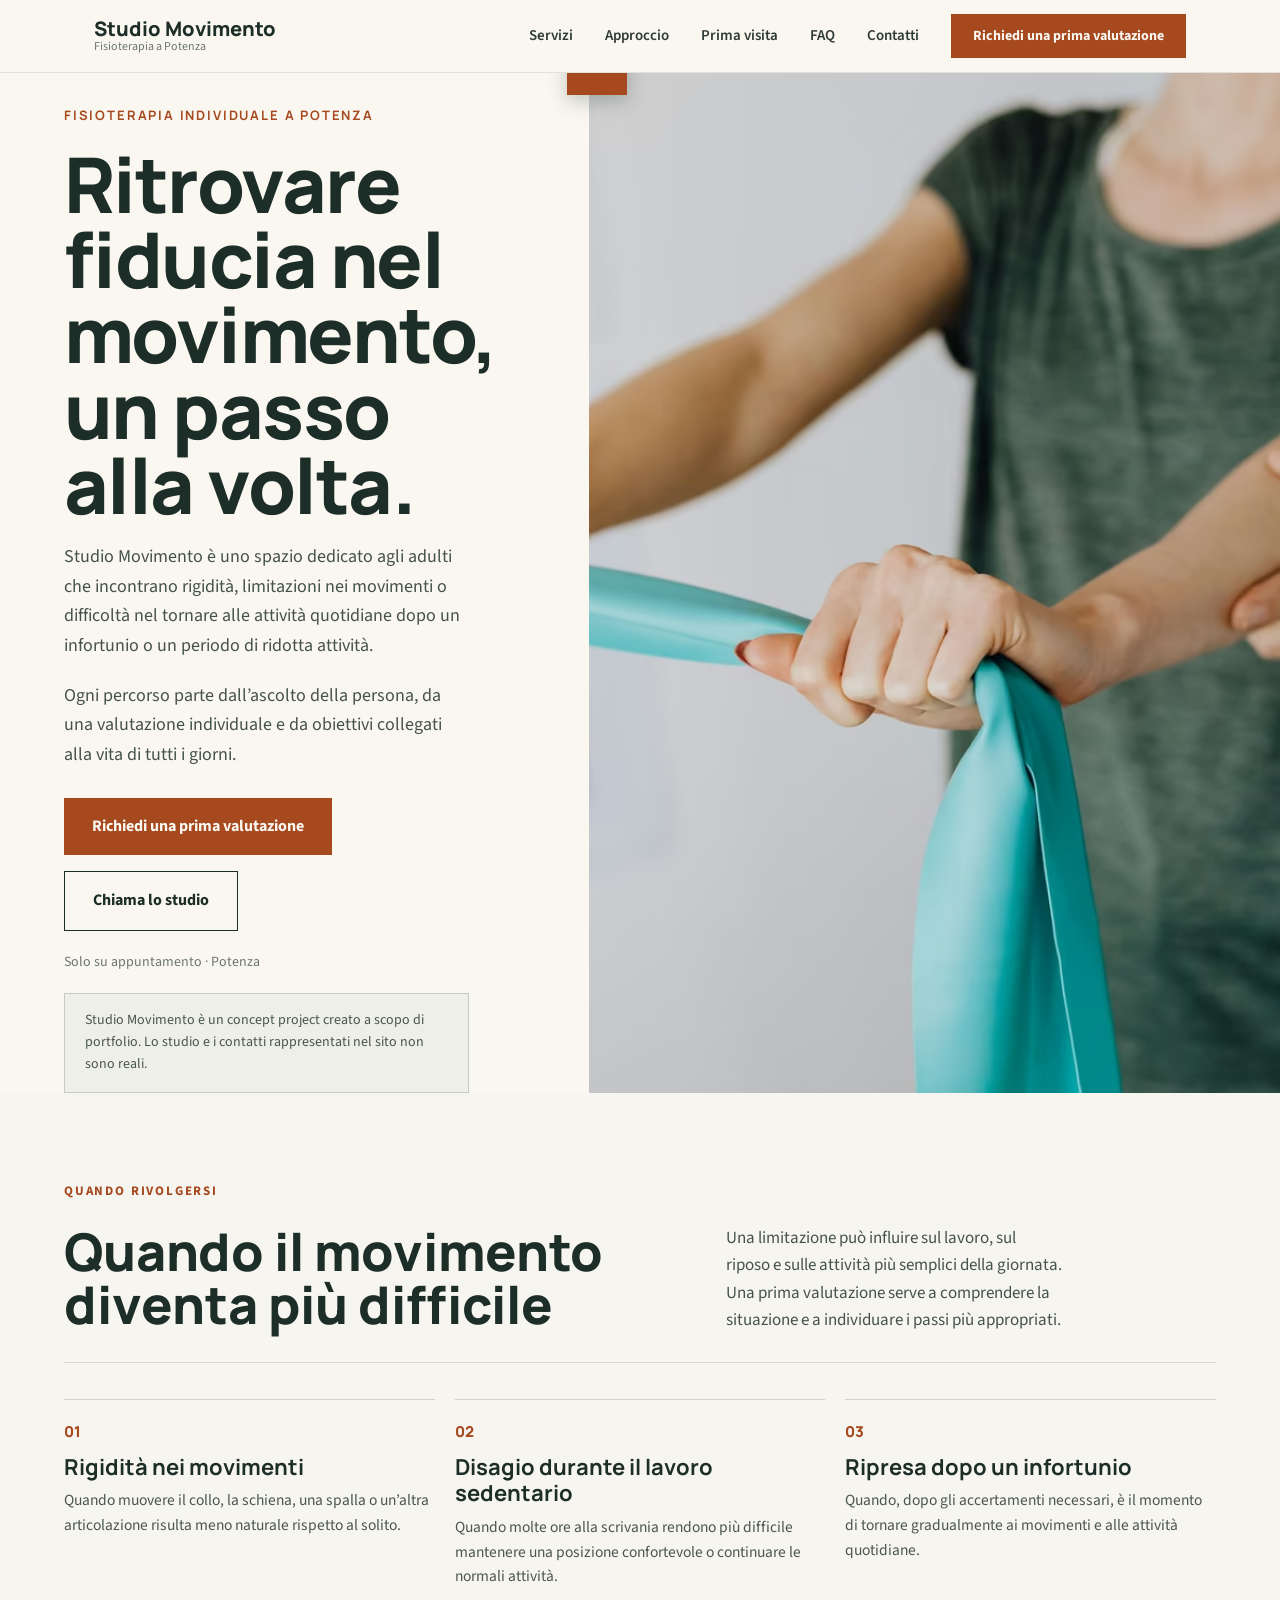
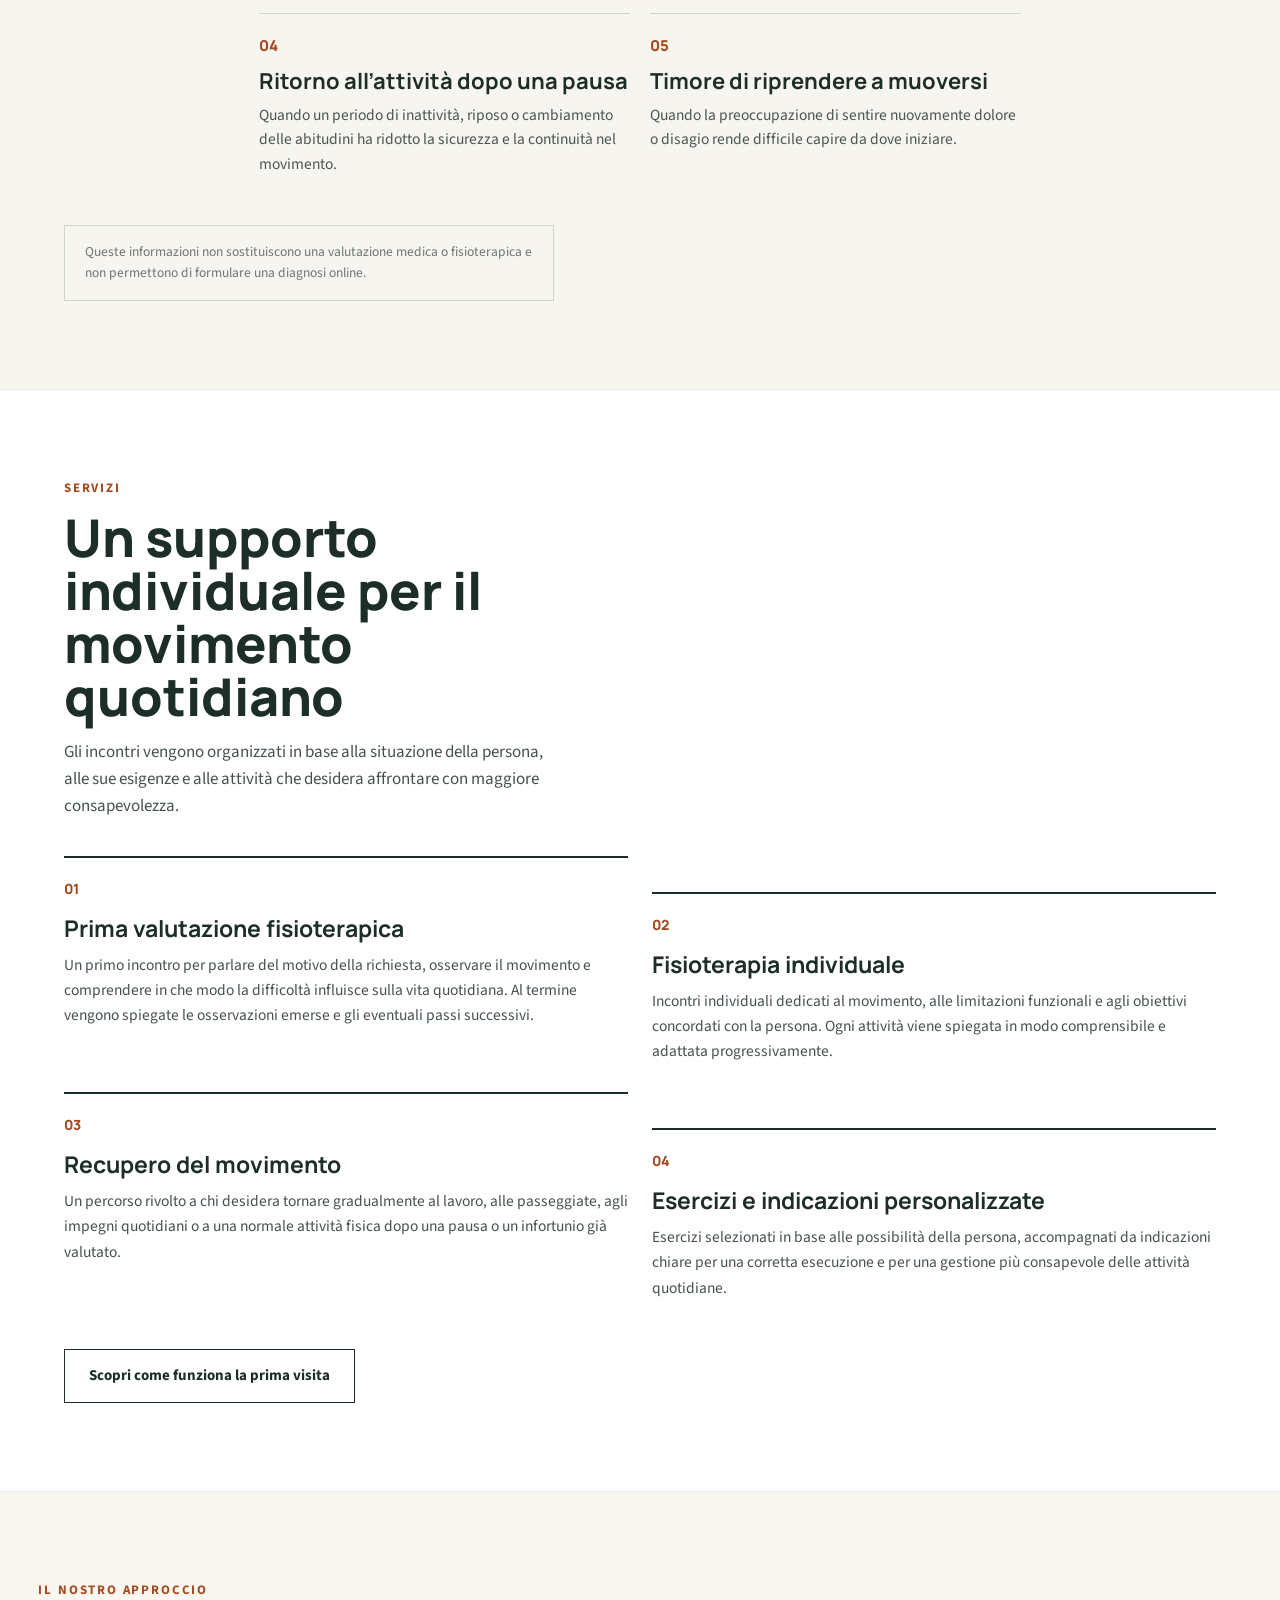
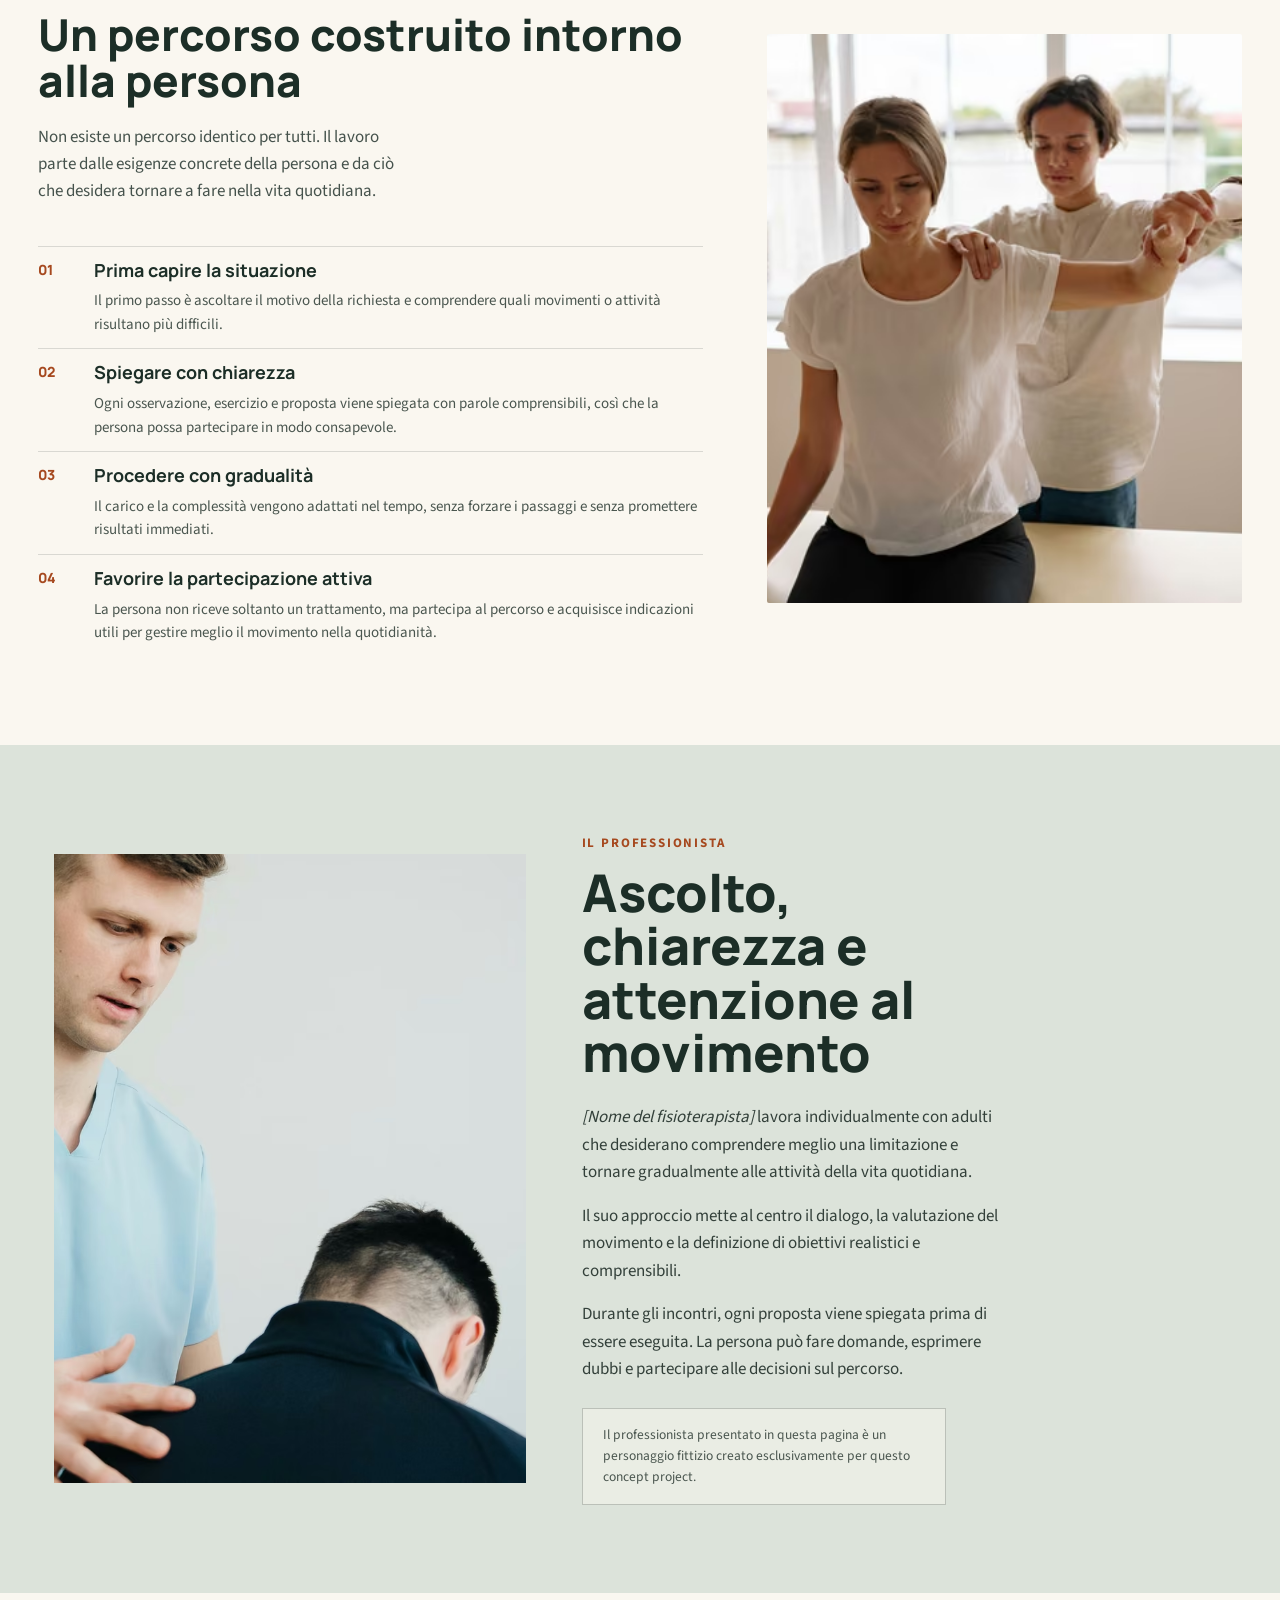
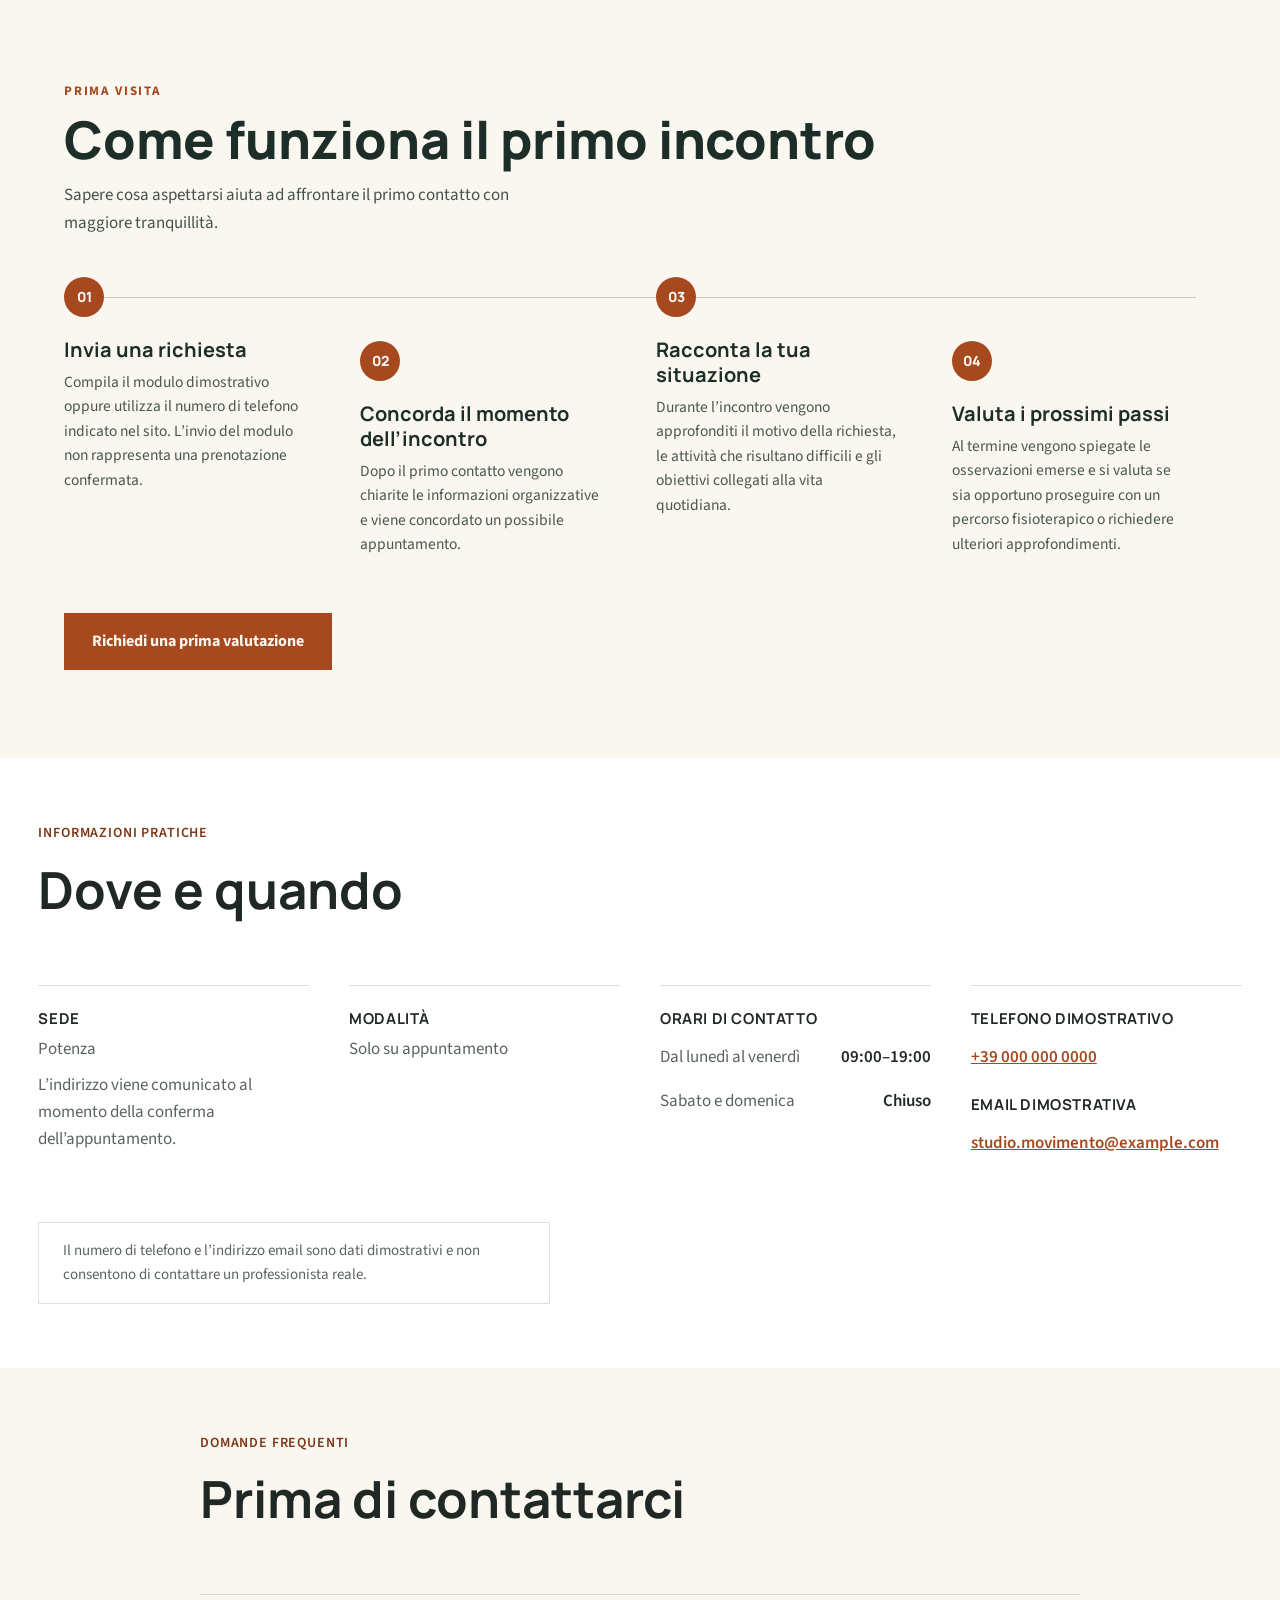
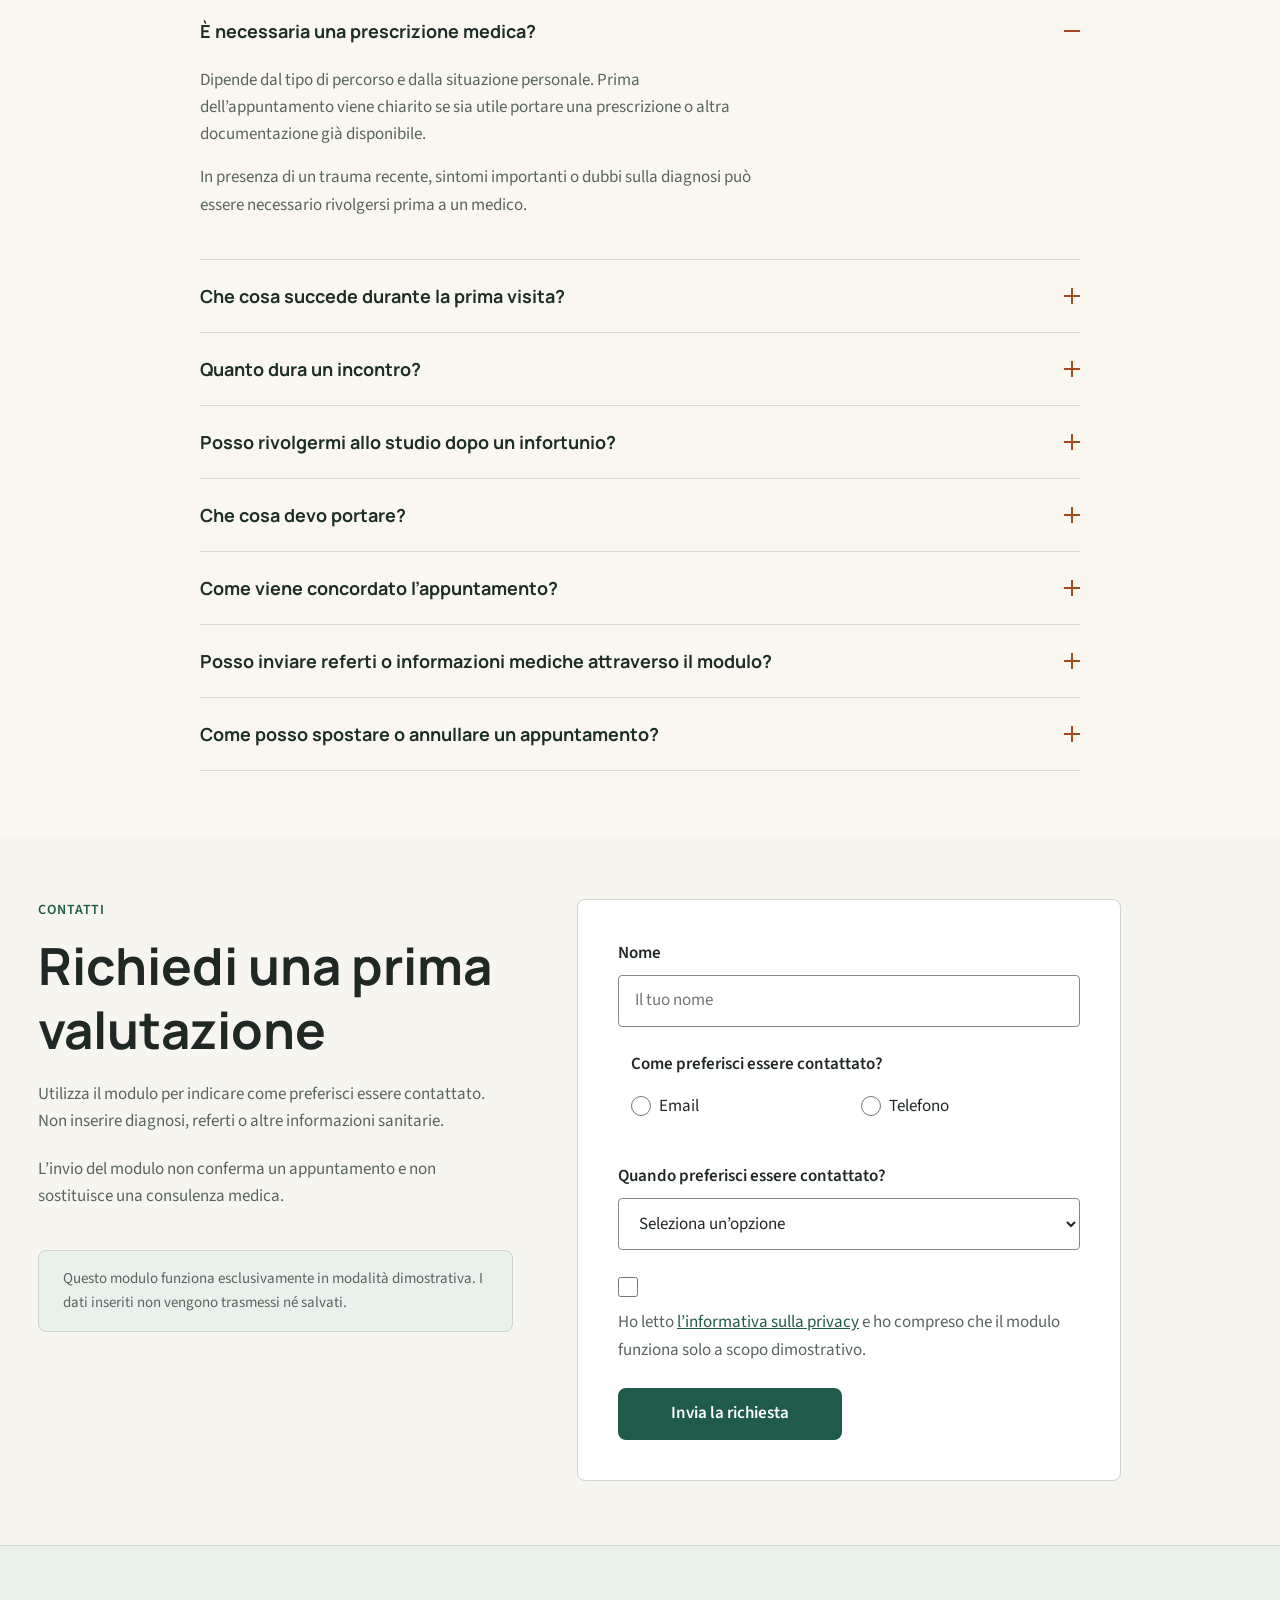
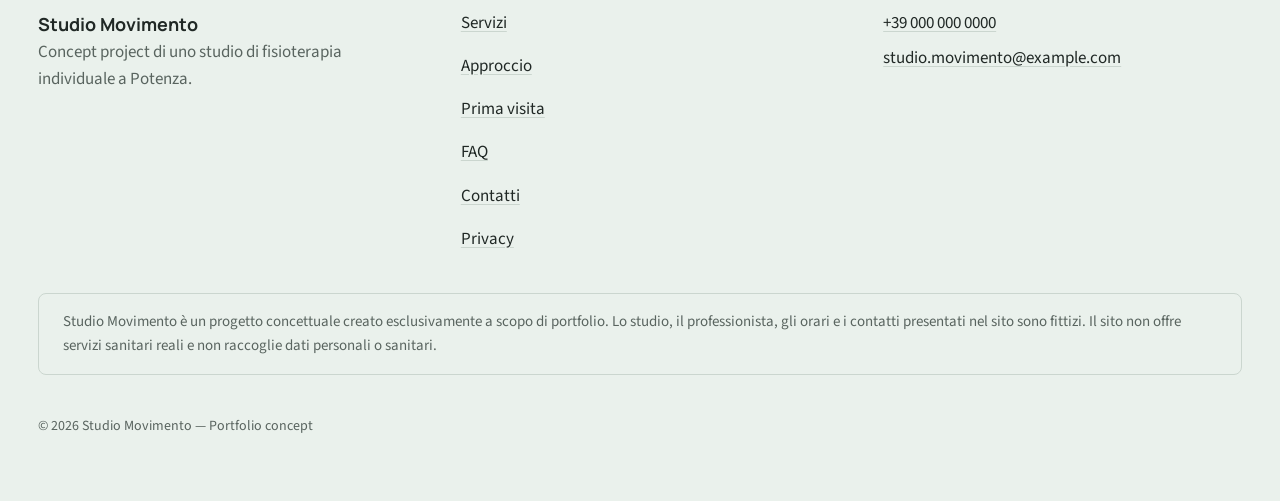
==== commit d86e9576: "feat: rebuild first visit section" ====
--- a/index.html
+++ b/index.html
@@ -356,37 +356,53 @@
       </div>
     </section>
 
-    <section class="first-visit section" id="prima-visita">
-      <div class="first-visit__container container">
+    <section class="first-visit" id="prima-visita">
+      <div class="first-visit__container">
         <header class="first-visit__header section-heading">
           <p class="section-heading__eyebrow">Prima visita</p>
           <h2 class="section-heading__title">Come funziona il primo incontro</h2>
           <p class="section-heading__intro">Sapere cosa aspettarsi aiuta ad affrontare il primo contatto con maggiore tranquillità.</p>
         </header>
 
-        <ol class="first-visit__list">
-          <li class="first-visit__item visit-step">
-            <h3 class="visit-step__title">Invia una richiesta</h3>
-            <p class="visit-step__text">Compila il modulo dimostrativo oppure utilizza il numero di telefono indicato nel sito. L’invio del modulo non rappresenta una prenotazione confermata.</p>
-          </li>
-
-          <li class="first-visit__item visit-step">
-            <h3 class="visit-step__title">Concorda il momento dell’incontro</h3>
-            <p class="visit-step__text">Dopo il primo contatto vengono chiarite le informazioni organizzative e viene concordato un possibile appuntamento.</p>
-          </li>
-
-          <li class="first-visit__item visit-step">
-            <h3 class="visit-step__title">Racconta la tua situazione</h3>
-            <p class="visit-step__text">Durante l’incontro vengono approfonditi il motivo della richiesta, le attività che risultano difficili e gli obiettivi collegati alla vita quotidiana.</p>
-          </li>
-
-          <li class="first-visit__item visit-step">
-            <h3 class="visit-step__title">Valuta i prossimi passi</h3>
-            <p class="visit-step__text">Al termine vengono spiegate le osservazioni emerse e si valuta se sia opportuno proseguire con un percorso fisioterapico o richiedere ulteriori approfondimenti.</p>
-          </li>
-        </ol>
-
-        <a class="first-visit__cta button button--accent" href="#contatti">Richiedi una prima valutazione</a>
+        <div class="first-visit__list">
+          <span class="first-visit__line" aria-hidden="true"></span>
+
+          <ol class="first-visit__steps">
+            <li class="first-visit__item visit-step">
+              <span class="visit-step__number" aria-hidden="true">01</span>
+              <div class="visit-step__content">
+                <h3 class="visit-step__title">Invia una richiesta</h3>
+                <p class="visit-step__text">Compila il modulo dimostrativo oppure utilizza il numero di telefono indicato nel sito. L’invio del modulo non rappresenta una prenotazione confermata.</p>
+              </div>
+            </li>
+
+            <li class="first-visit__item visit-step">
+              <span class="visit-step__number" aria-hidden="true">02</span>
+              <div class="visit-step__content">
+                <h3 class="visit-step__title">Concorda il momento dell’incontro</h3>
+                <p class="visit-step__text">Dopo il primo contatto vengono chiarite le informazioni organizzative e viene concordato un possibile appuntamento.</p>
+              </div>
+            </li>
+
+            <li class="first-visit__item visit-step">
+              <span class="visit-step__number" aria-hidden="true">03</span>
+              <div class="visit-step__content">
+                <h3 class="visit-step__title">Racconta la tua situazione</h3>
+                <p class="visit-step__text">Durante l’incontro vengono approfonditi il motivo della richiesta, le attività che risultano difficili e gli obiettivi collegati alla vita quotidiana.</p>
+              </div>
+            </li>
+
+            <li class="first-visit__item visit-step">
+              <span class="visit-step__number" aria-hidden="true">04</span>
+              <div class="visit-step__content">
+                <h3 class="visit-step__title">Valuta i prossimi passi</h3>
+                <p class="visit-step__text">Al termine vengono spiegate le osservazioni emerse e si valuta se sia opportuno proseguire con un percorso fisioterapico o richiedere ulteriori approfondimenti.</p>
+              </div>
+            </li>
+          </ol>
+        </div>
+
+        <a class="first-visit__cta" href="#contatti">Richiedi una prima valutazione</a>
       </div>
     </section>
 
--- a/assets/css/styles.css
+++ b/assets/css/styles.css
@@ -1343,62 +1343,208 @@
 }
 
 /* First visit */
-/* Editorial timeline ("percorso in quattro passi"), not four cards: a
-   round terracotta number stands in for the old card badge, and at
-   768px+ the shared 2-column grid (below) already reads as a 2×2
-   route in DOM order. From 1024px the four steps become one row with
-   a single connecting line through steps 01/03 and 02/04 offset
-   below it (see the 64em rule below) — a proper editorial timeline
-   rather than a repeated per-step divider. */
+/* Self-contained pixel-first component per pixel-spec.md / dc.html —
+   three distinct responsive treatments, not one simplified layout:
+   <640px a vertical route (line + dots stacked top to bottom),
+   640-1023px a 2x2 grid with the connecting line hidden (it would
+   otherwise cross awkwardly through two rows), >=1024px a single
+   horizontal row with one continuous line and steps 02/04 offset
+   down for editorial rhythm (see the 640px/1024px blocks below). */
 
 .first-visit {
+  padding: clamp(40px, 7vw, 88px) clamp(20px, 5vw, 64px);
   background-color: var(--color-limestone);
 }
 
+.first-visit__container {
+  max-width: 1220px;
+  margin-inline: auto;
+}
+
+.first-visit__header {
+  gap: 0;
+  max-width: none;
+  margin-bottom: 0;
+}
+
+.first-visit__header .section-heading__eyebrow {
+  font-size: 13px;
+  font-weight: 700;
+  letter-spacing: 0.14em;
+  color: var(--color-terracotta);
+}
+
+.first-visit__header .section-heading__title {
+  margin: 12px 0 16px;
+  font-family: var(--font-heading);
+  font-weight: 800;
+  font-size: clamp(30px, 4.5vw, 52px);
+  line-height: 1.02;
+  color: var(--color-forest);
+}
+
+.first-visit__header .section-heading__intro {
+  max-width: 56ch;
+  margin: 0 0 clamp(24px, 4vw, 40px);
+  font-size: 17px;
+  line-height: 1.6;
+  color: #45524c;
+}
+
 .first-visit__list {
-  display: grid;
-  gap: var(--space-lg) var(--space-md);
-  counter-reset: visit-step;
-  margin-bottom: var(--space-lg);
+  position: relative;
+}
+
+/* Mobile: a continuous vertical line on the left, stopping short of
+   the last dot's bottom edge (bottom:40px matches each row's own
+   padding-bottom below). */
+.first-visit__line {
+  position: absolute;
+  top: 0;
+  bottom: 40px;
+  left: 20px;
+  width: 1px;
+  background-color: rgba(46, 59, 54, 0.25);
+}
+
+.first-visit__steps {
+  display: flex;
+  flex-direction: column;
 }
 
 .visit-step {
-  padding-top: var(--space-md);
-  border-top: 1px solid var(--color-border-editorial);
-  counter-increment: visit-step;
-}
-
-.visit-step::before {
-  content: counter(visit-step, decimal-leading-zero);
+  position: relative;
+  display: flex;
+  gap: 20px;
+  padding-bottom: 40px;
+}
+
+.visit-step__number {
+  position: relative;
+  z-index: 1;
   display: flex;
   align-items: center;
   justify-content: center;
   flex-shrink: 0;
-  width: 2.5rem;
-  height: 2.5rem;
-  margin-bottom: var(--space-sm);
+  width: 40px;
+  height: 40px;
   border-radius: 50%;
   background-color: var(--color-terracotta);
   color: var(--color-limestone);
   font-family: var(--font-heading);
+  font-weight: 800;
+  font-size: 14px;
+}
+
+.visit-step__content {
+  flex: 1;
+}
+
+.visit-step__title {
+  margin: 0 0 8px;
+  font-family: var(--font-heading);
   font-weight: 700;
-  font-size: 0.9375rem;
-}
-
-.visit-step__title {
-  margin-bottom: var(--space-2xs);
-}
-
-.visit-step__text + .visit-step__text {
-  margin-top: 0;
-}
-
-/* Larger, more assertive CTA than the shared .button--accent default —
-   local to First Visit so other .button--accent uses (Header/Hero)
-   are untouched. */
+  font-size: 20px;
+  color: var(--color-forest);
+}
+
+.visit-step__text {
+  max-width: 40ch;
+  margin: 0;
+  font-size: 15.5px;
+  line-height: 1.58;
+  color: #4a564f;
+}
+
 .first-visit__cta {
-  min-height: 4.5rem;
-  padding-inline: var(--space-lg);
+  display: inline-flex;
+  align-items: center;
+  min-height: 44px;
+  margin-top: clamp(40px, 6vw, 56px);
+  padding: 16px 28px;
+  background-color: var(--color-terracotta);
+  color: var(--color-limestone);
+  text-decoration: none;
+  font-weight: 700;
+  font-size: 16px;
+}
+
+.first-visit__cta:hover {
+  background-color: var(--color-terracotta-hover);
+  color: var(--color-limestone);
+}
+
+.first-visit__cta:active {
+  background-color: var(--color-terracotta-hover);
+}
+
+/* Tablet (640-1023px): 2x2 grid, connecting line hidden, dot sits
+   above its own step's title/body instead of beside it. */
+@media (min-width: 640px) {
+  .first-visit__line {
+    display: none;
+  }
+
+  .first-visit__steps {
+    display: grid;
+    grid-template-columns: 1fr 1fr;
+    gap: 40px 32px;
+  }
+
+  .visit-step {
+    flex-direction: column;
+    gap: 0;
+    padding-bottom: 8px;
+  }
+
+  .visit-step__number {
+    margin-bottom: 16px;
+  }
+
+  .visit-step__content {
+    padding-right: 16px;
+  }
+}
+
+/* Desktop (>=1024px): one horizontal row, single continuous line
+   through the dots' vertical center, steps 02/04 offset down. */
+@media (min-width: 1024px) {
+  .first-visit__line {
+    display: block;
+    top: 20px;
+    left: 20px;
+    right: 20px;
+    bottom: auto;
+    width: auto;
+    height: 1px;
+  }
+
+  .first-visit__steps {
+    display: flex;
+    flex-direction: row;
+    gap: 32px;
+    align-items: flex-start;
+  }
+
+  .visit-step {
+    flex: 1;
+    min-width: 0;
+    flex-direction: column;
+    gap: 0;
+    padding-bottom: 0;
+  }
+
+  .visit-step__number {
+    margin-bottom: 20px;
+  }
+
+  .visit-step__content {
+    padding-right: 24px;
+  }
+
+  .first-visit__item:nth-child(2n) {
+    margin-top: 64px;
+  }
 }
 
 /* Practical info */
@@ -1843,7 +1989,6 @@
 @media (min-width: 48em) {
   /* 768px */
 
-  .first-visit__list,
   .practical-info__list {
     grid-template-columns: repeat(2, 1fr);
   }
@@ -1974,67 +2119,6 @@
     margin-top: 36px;
   }
 
-  /* Timeline: one hairline through steps 01/03; 02/04 sit 4rem lower
-     via margin (not `order`), so DOM order stays 01→04. The line's
-     top (1.25rem) is the vertical center of the 2.5rem circle on
-     01/03 — it passes through their circle, never through text. This
-     overrides the shared 48em 2-column rule above, so it must stay
-     after it in source order. */
-  .first-visit__cta {
-    width: fit-content;
-    min-width: 17.25rem;
-    margin-top: var(--space-xl);
-  }
-
-  /* Wider than the shared .container cap so the four text columns get
-     more room and their line breaks land closer to the approved
-     layout — First Visit-only, other sections keep the shared width. */
-  .first-visit__container {
-    width: min(100% - 2 * var(--container-padding), 81rem);
-  }
-
-  .first-visit__header {
-    max-width: 60rem;
-  }
-
-  .first-visit__header .section-heading__intro {
-    max-width: 32rem;
-  }
-
-  .first-visit__list {
-    position: relative;
-    grid-template-columns: repeat(4, minmax(0, 1fr));
-    column-gap: var(--space-lg);
-    margin-bottom: 0;
-  }
-
-  .first-visit__list::before {
-    content: "";
-    position: absolute;
-    top: 1.25rem;
-    left: 1.25rem;
-    right: 1.25rem;
-    height: 1px;
-    background-color: var(--color-border-editorial);
-    z-index: 0;
-  }
-
-  .visit-step {
-    width: 100%;
-    max-width: none;
-    padding-top: 0;
-    border-top: none;
-  }
-
-  .visit-step::before {
-    position: relative;
-    z-index: 1;
-  }
-
-  .visit-step:nth-child(even) {
-    margin-top: 4rem;
-  }
-
   /* Stage 6B.R3: a single-row, four-column ledger — header full-width
      on top, all four entries equal width and top-aligned. No
      grid-areas, no vertical dividers between columns. */
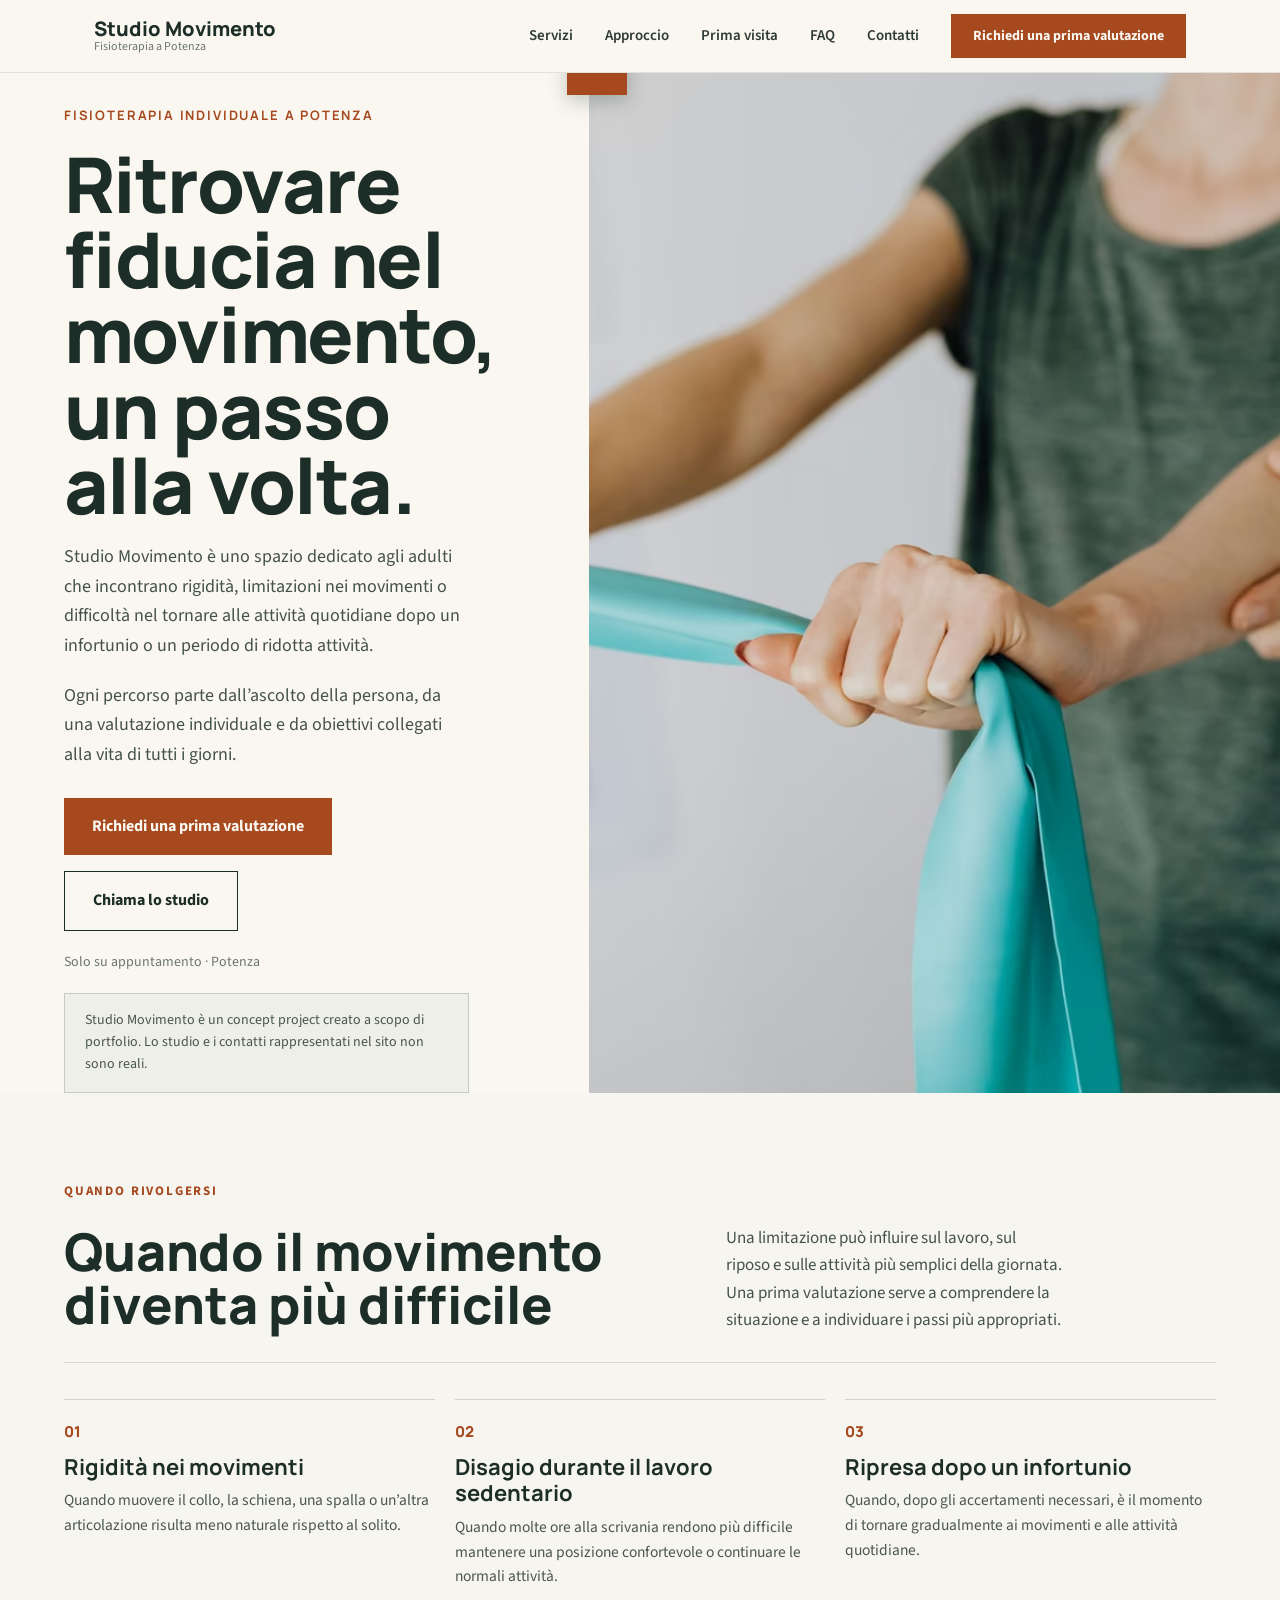
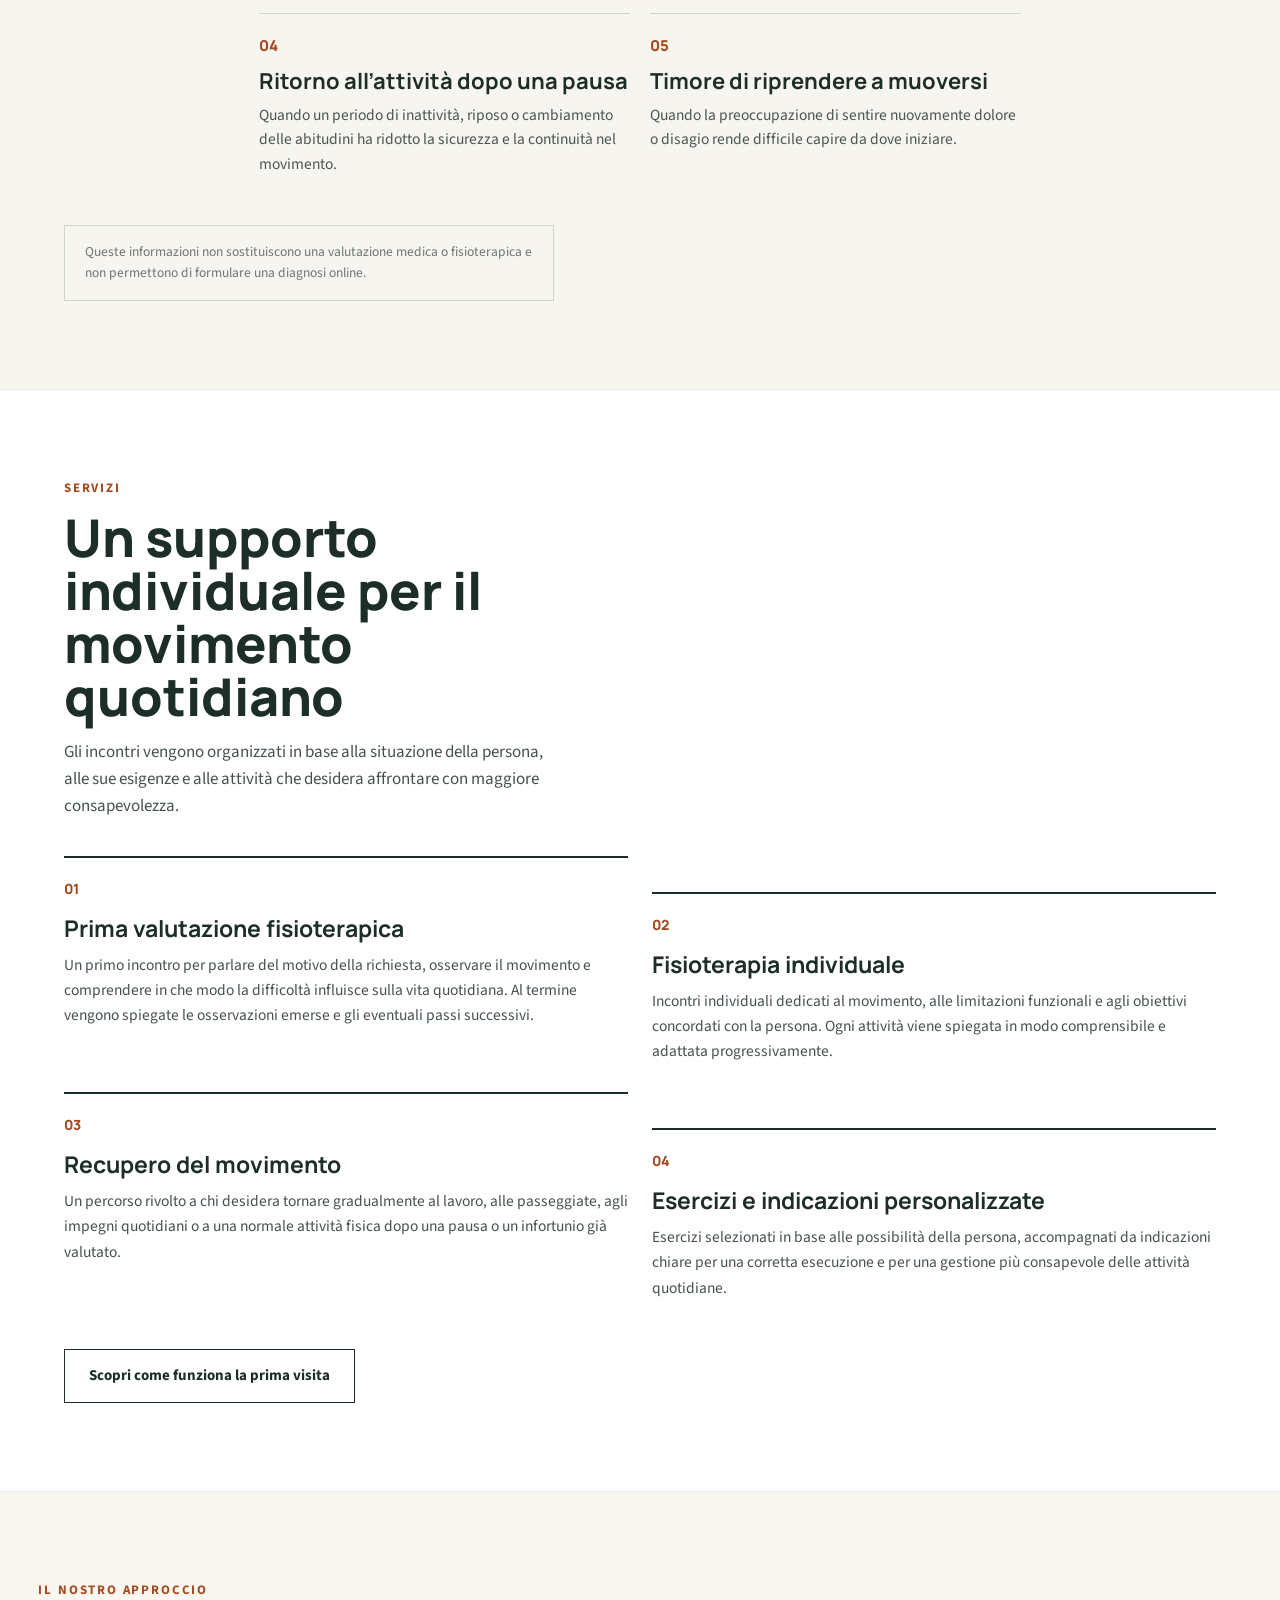
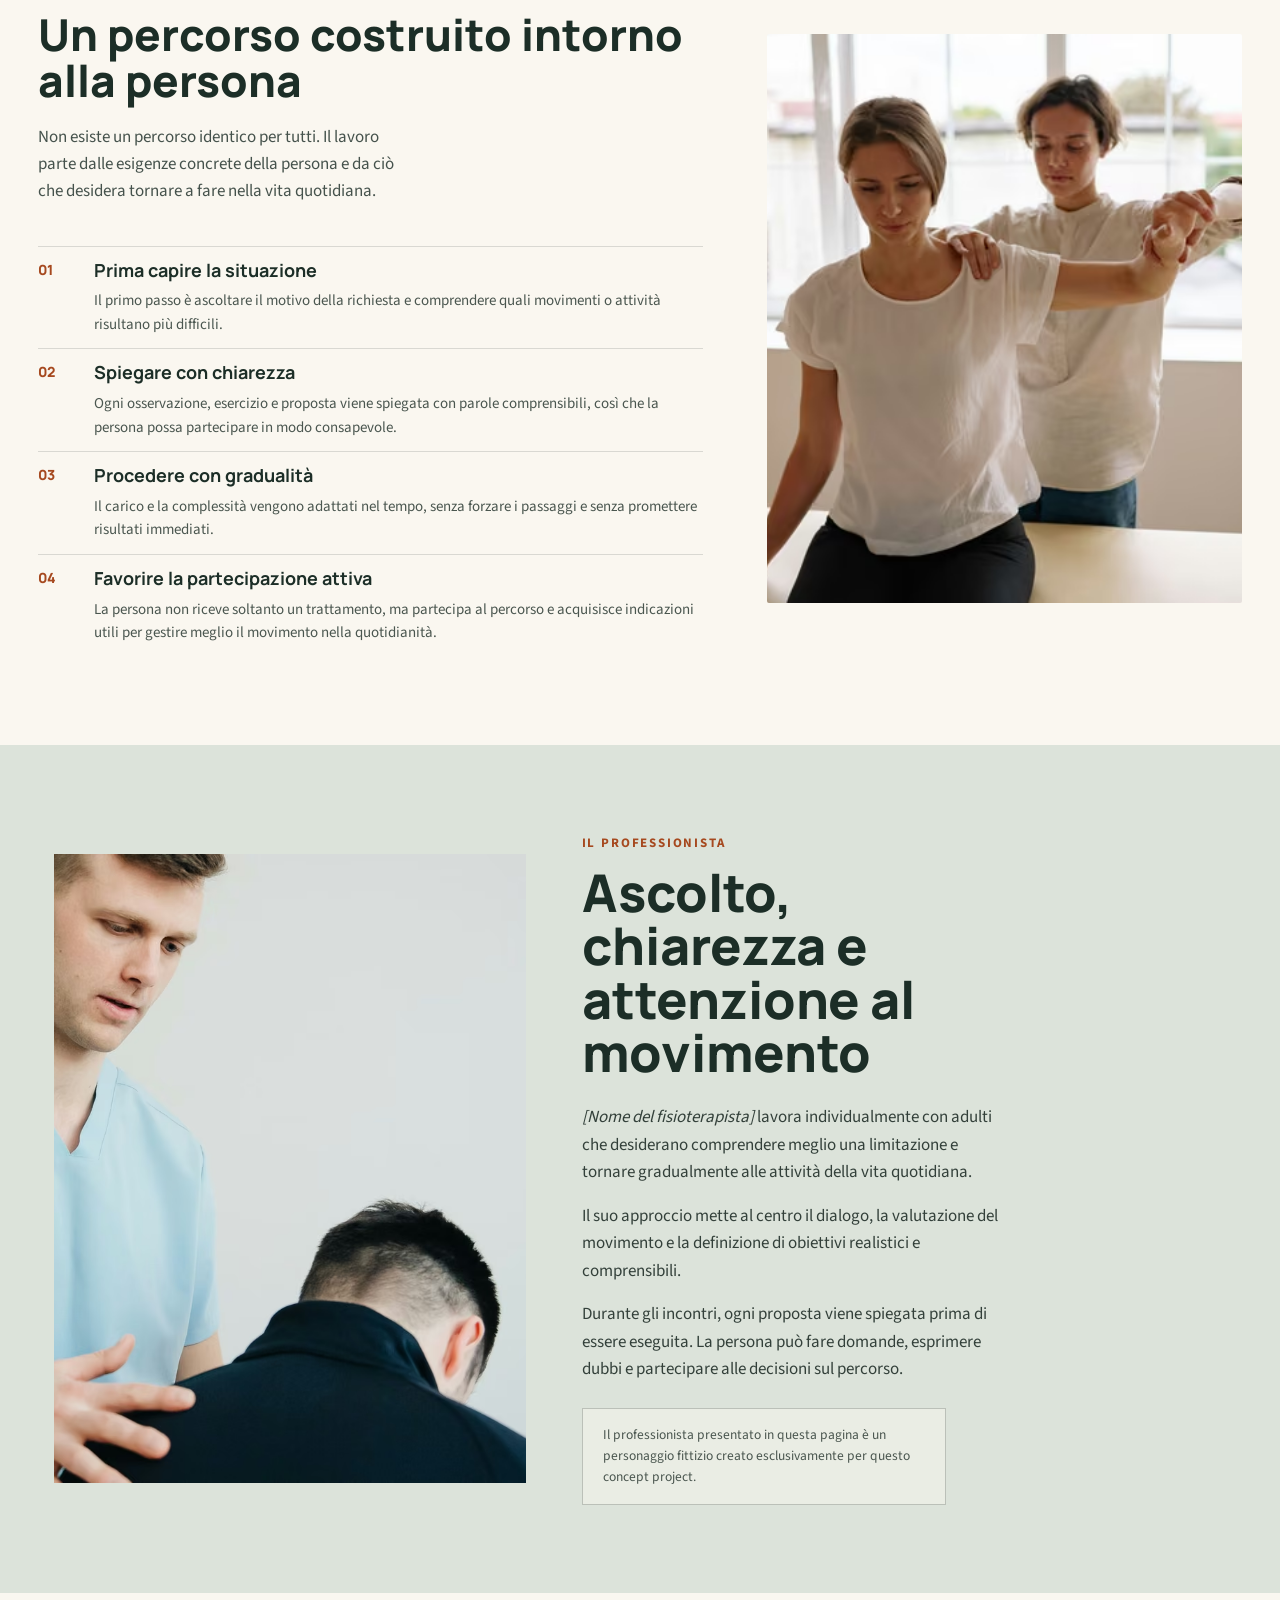
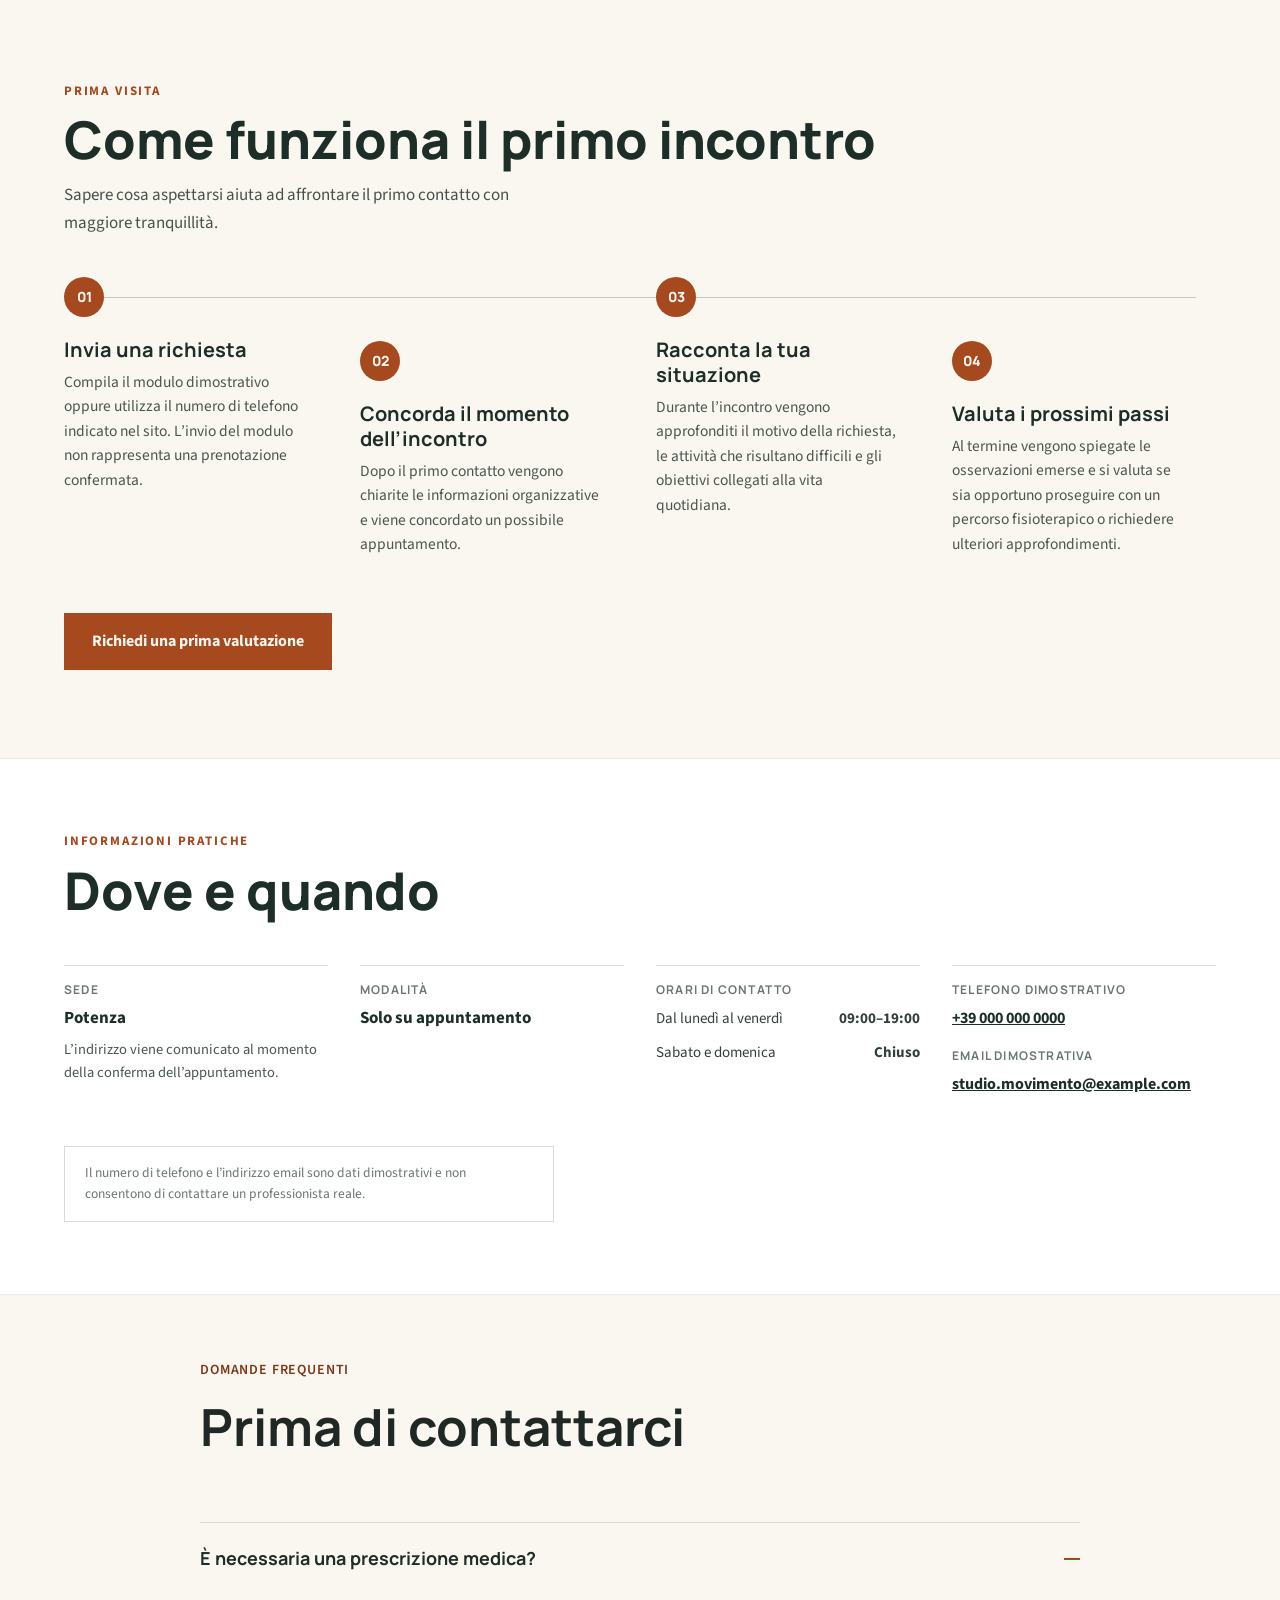
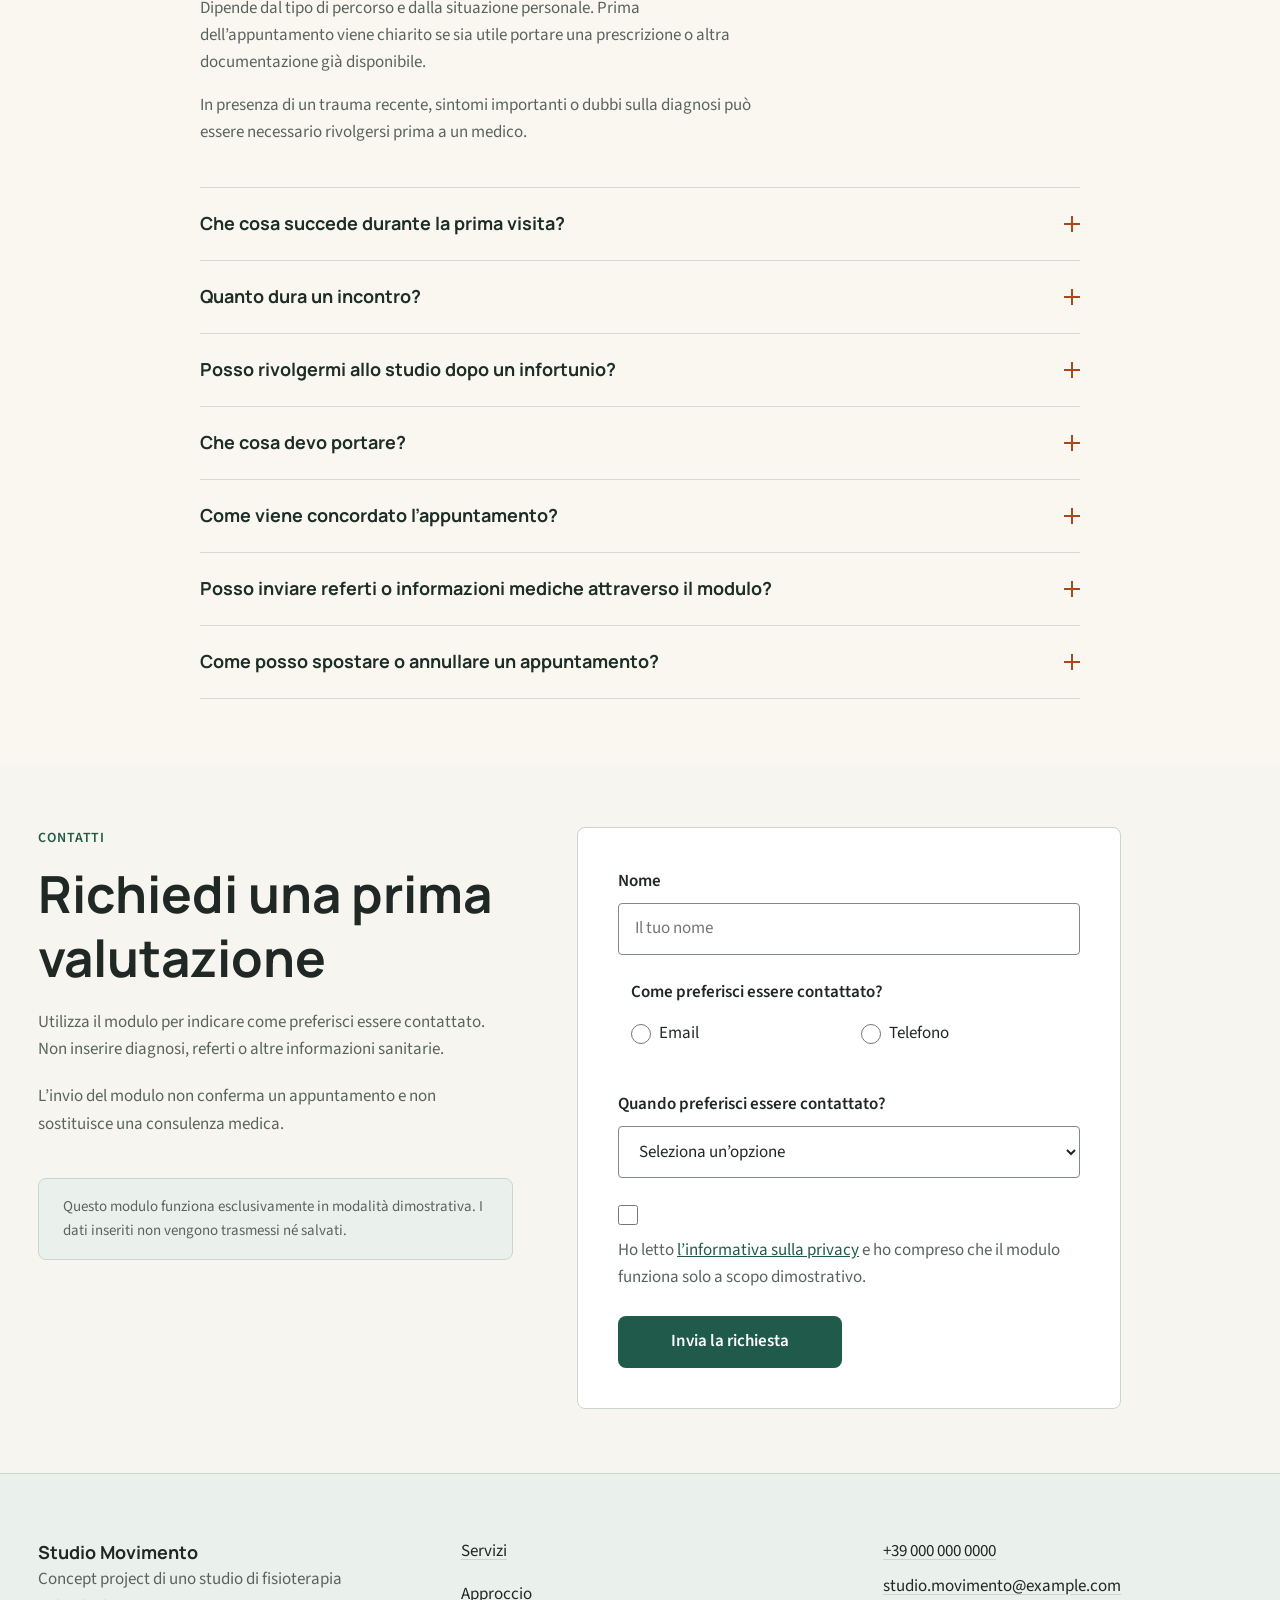
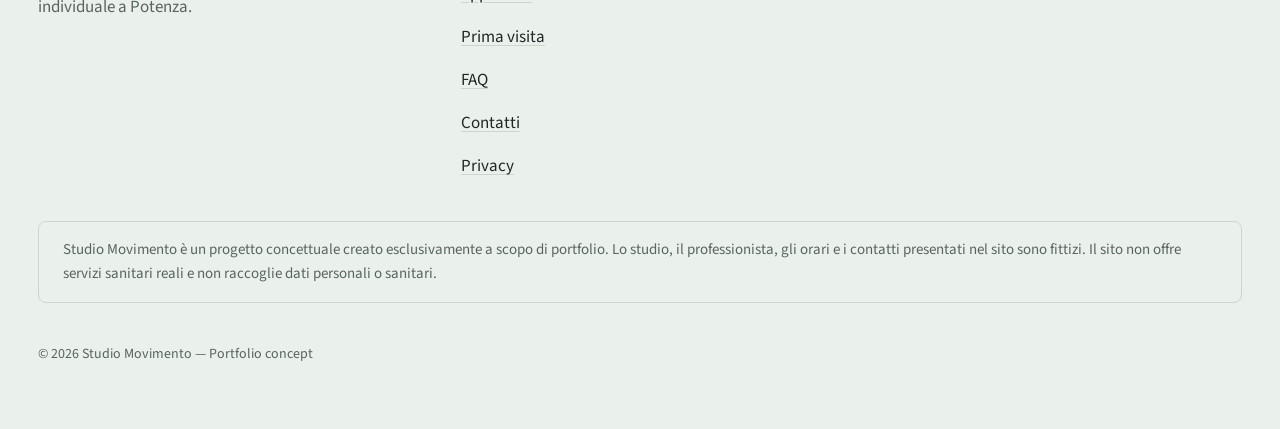
==== commit 78e424cd: "feat: rebuild practical information section" ====
--- a/index.html
+++ b/index.html
@@ -406,8 +406,8 @@
       </div>
     </section>
 
-    <section class="practical-info section">
-      <div class="practical-info__container container">
+    <section class="practical-info">
+      <div class="practical-info__container">
         <header class="practical-info__header section-heading">
           <p class="section-heading__eyebrow">Informazioni pratiche</p>
           <h2 class="section-heading__title">Dove e quando</h2>
@@ -452,7 +452,7 @@
           </li>
         </ul>
 
-        <p class="practical-info__notice notice">Il numero di telefono e l’indirizzo email sono dati dimostrativi e non consentono di contattare un professionista reale.</p>
+        <p class="practical-info__notice">Il numero di telefono e l’indirizzo email sono dati dimostrativi e non consentono di contattare un professionista reale.</p>
       </div>
     </section>
 
--- a/assets/css/styles.css
+++ b/assets/css/styles.css
@@ -1548,85 +1548,152 @@
 }
 
 /* Practical info */
-/* Editorial information ledger, not five separate cards: a single
-   hairline-ruled list reads as one structured block. Four equal
-   entries (Sede, Modalità, Orari di contatto, Telefono+Email) share
-   the same top-rule treatment — see the 64em rule below for the
-   four-column desktop composition. */
+/* Editorial ledger, not four filled/bordered cards: each entry starts
+   with the same hairline top rule and carries equal visual weight.
+   The phone/email entry stays one item so both demo contacts share a
+   single notice below. Columns: 1 below 768px, 2x2 from 768px, four
+   equal columns from 1200px — see the media queries below. */
 
 .practical-info {
+  padding: clamp(36px, 6vw, 72px) clamp(20px, 5vw, 64px);
   background-color: var(--color-surface);
+  border-top: 1px solid rgba(46, 59, 54, 0.1);
+  border-bottom: 1px solid rgba(46, 59, 54, 0.1);
+}
+
+.practical-info__container {
+  max-width: 1220px;
+  margin-inline: auto;
+}
+
+.practical-info__header {
+  gap: 0;
+  max-width: none;
+  margin-bottom: clamp(32px, 5vw, 48px);
+}
+
+.practical-info__header .section-heading__eyebrow {
+  font-size: 13px;
+  font-weight: 700;
+  letter-spacing: 0.14em;
+  color: var(--color-terracotta);
+}
+
+.practical-info__header .section-heading__title {
+  margin: 12px 0 0;
+  font-family: var(--font-heading);
+  font-weight: 800;
+  font-size: clamp(30px, 4.5vw, 52px);
+  line-height: 1.02;
+  color: var(--color-forest);
 }
 
 .practical-info__list {
   display: grid;
-  gap: var(--space-lg) var(--space-md);
-  margin-bottom: var(--space-lg);
+  grid-template-columns: 1fr;
+  gap: 32px;
+  margin-bottom: clamp(32px, 5vw, 48px);
 }
 
 .info-card {
-  padding-top: var(--space-md);
-  border-top: 1px solid var(--color-border-editorial);
+  padding-top: 16px;
+  border-top: 1px solid rgba(46, 59, 54, 0.18);
 }
 
 .info-card__title {
-  margin-bottom: var(--space-2xs);
-  font-size: 0.9375rem;
+  margin: 0;
+  font-family: var(--font-heading);
+  font-weight: 700;
+  font-size: 12px;
+  letter-spacing: 0.1em;
   text-transform: uppercase;
-  letter-spacing: 0.04em;
+  color: #6b7770;
+}
+
+.info-card__text {
+  margin: 8px 0 0;
+  font-size: 17px;
+  font-weight: 700;
+  color: var(--color-forest);
 }
 
 .info-card__text + .info-card__text {
-  margin-top: var(--space-2xs);
+  margin-top: 6px;
+  font-size: 14.5px;
+  font-weight: 400;
+  color: #4a564f;
+}
+
+.info-card__schedule {
+  margin: 10px 0 0;
+}
+
+.info-card__schedule-row {
+  display: flex;
+  justify-content: space-between;
+  gap: 12px;
+  margin-bottom: 10px;
+  font-size: 15px;
+  color: #33403a;
+}
+
+.info-card__schedule-row:last-child {
+  margin-bottom: 0;
+}
+
+.info-card__schedule-day {
+  font-weight: 400;
+}
+
+.info-card__schedule-time {
+  font-weight: 700;
+}
+
+/* The merged phone + email entry: two label/value groups stacked in
+   one column instead of two separate list items. */
+.info-card--contacts .info-card__group + .info-card__group {
+  margin-top: 16px;
+}
+
+.info-card--contacts .info-card__text {
+  margin-top: 8px;
 }
 
 .info-card__link {
-  color: var(--color-terracotta);
-  font-weight: 600;
+  font-size: 16px;
+  font-weight: 700;
+  color: var(--color-forest);
   text-decoration: underline;
   word-break: break-word;
 }
 
-/* The merged phone + email entry: two label/value groups stacked in
-   one column instead of two separate list items. */
-.info-card--contacts {
-  display: flex;
-  flex-direction: column;
-  gap: var(--space-md);
-}
-
-.info-card__group {
-  display: flex;
-  flex-direction: column;
-  gap: var(--space-2xs);
-}
-
-.info-card__schedule-row {
-  display: flex;
-  justify-content: space-between;
-  gap: var(--space-sm);
-  padding-block: var(--space-2xs);
-}
-
-.info-card__schedule-day {
-  color: var(--color-text-secondary);
-}
-
-.info-card__schedule-time {
-  font-weight: 600;
-  color: var(--color-text-primary);
-}
-
-/* Disclaimer sits below the list, left-aligned, not stretched full
-   width — a plain bordered note rather than the shared muted-fill
-   .notice look. */
+/* Disclaimer sits below the list, left-aligned within a measured
+   line length — a plain bordered note, not the shared muted-fill
+   .notice look, so it stays visually secondary but readable. */
 .practical-info__notice {
-  max-width: 32rem;
-  margin-top: var(--space-xl);
-  padding: var(--space-sm) var(--space-md);
+  max-width: 70ch;
+  margin: 0;
+  padding: 16px 20px;
   background-color: transparent;
-  border: 1px solid var(--color-border-editorial);
+  border: 1px solid rgba(46, 59, 54, 0.18);
   border-radius: 0;
+  font-size: 13.5px;
+  line-height: 1.55;
+  color: #6b7770;
+}
+
+@media (min-width: 768px) {
+  .practical-info__list {
+    grid-template-columns: repeat(2, minmax(0, 1fr));
+    row-gap: 40px;
+  }
+}
+
+@media (min-width: 1200px) {
+  .practical-info__list {
+    grid-template-columns: repeat(4, minmax(0, 1fr));
+    row-gap: 32px;
+  }
 }
 
 /* FAQ */
@@ -1988,10 +2055,6 @@
 
 @media (min-width: 48em) {
   /* 768px */
-
-  .practical-info__list {
-    grid-template-columns: repeat(2, 1fr);
-  }
 
   /* The simpler Privacy-page footer (disclaimer + single return link,
      no nav/contacts) gets a lightweight two-up row instead of the
@@ -2119,24 +2182,6 @@
     margin-top: 36px;
   }
 
-  /* Stage 6B.R3: a single-row, four-column ledger — header full-width
-     on top, all four entries equal width and top-aligned. No
-     grid-areas, no vertical dividers between columns. */
-  .practical-info__container {
-    display: block;
-  }
-
-  .practical-info__header {
-    max-width: none;
-    margin-bottom: var(--space-xl);
-  }
-
-  .practical-info__list {
-    display: grid;
-    column-gap: var(--space-lg);
-    margin-bottom: 0;
-  }
-
   /* Single centered column, narrower than the shared .container, so
      the accordion rows don't stretch full-bleed on wide viewports. */
   .faq__container {
@@ -2237,20 +2282,3 @@
     grid-area: copyright;
   }
 }
-
-/* 1024px–1199px: two columns instead of four — at four equal columns
-   this range is too narrow for the schedule times and the email
-   address to fit without wrapping/breaking. */
-@media (min-width: 64em) and (max-width: 74.9375em) {
-  .practical-info__list {
-    grid-template-columns: repeat(2, minmax(0, 1fr));
-    column-gap: var(--space-lg);
-    row-gap: var(--space-xl);
-  }
-}
-
-@media (min-width: 75em) {
-  .practical-info__list {
-    grid-template-columns: repeat(4, minmax(0, 1fr));
-  }
-}
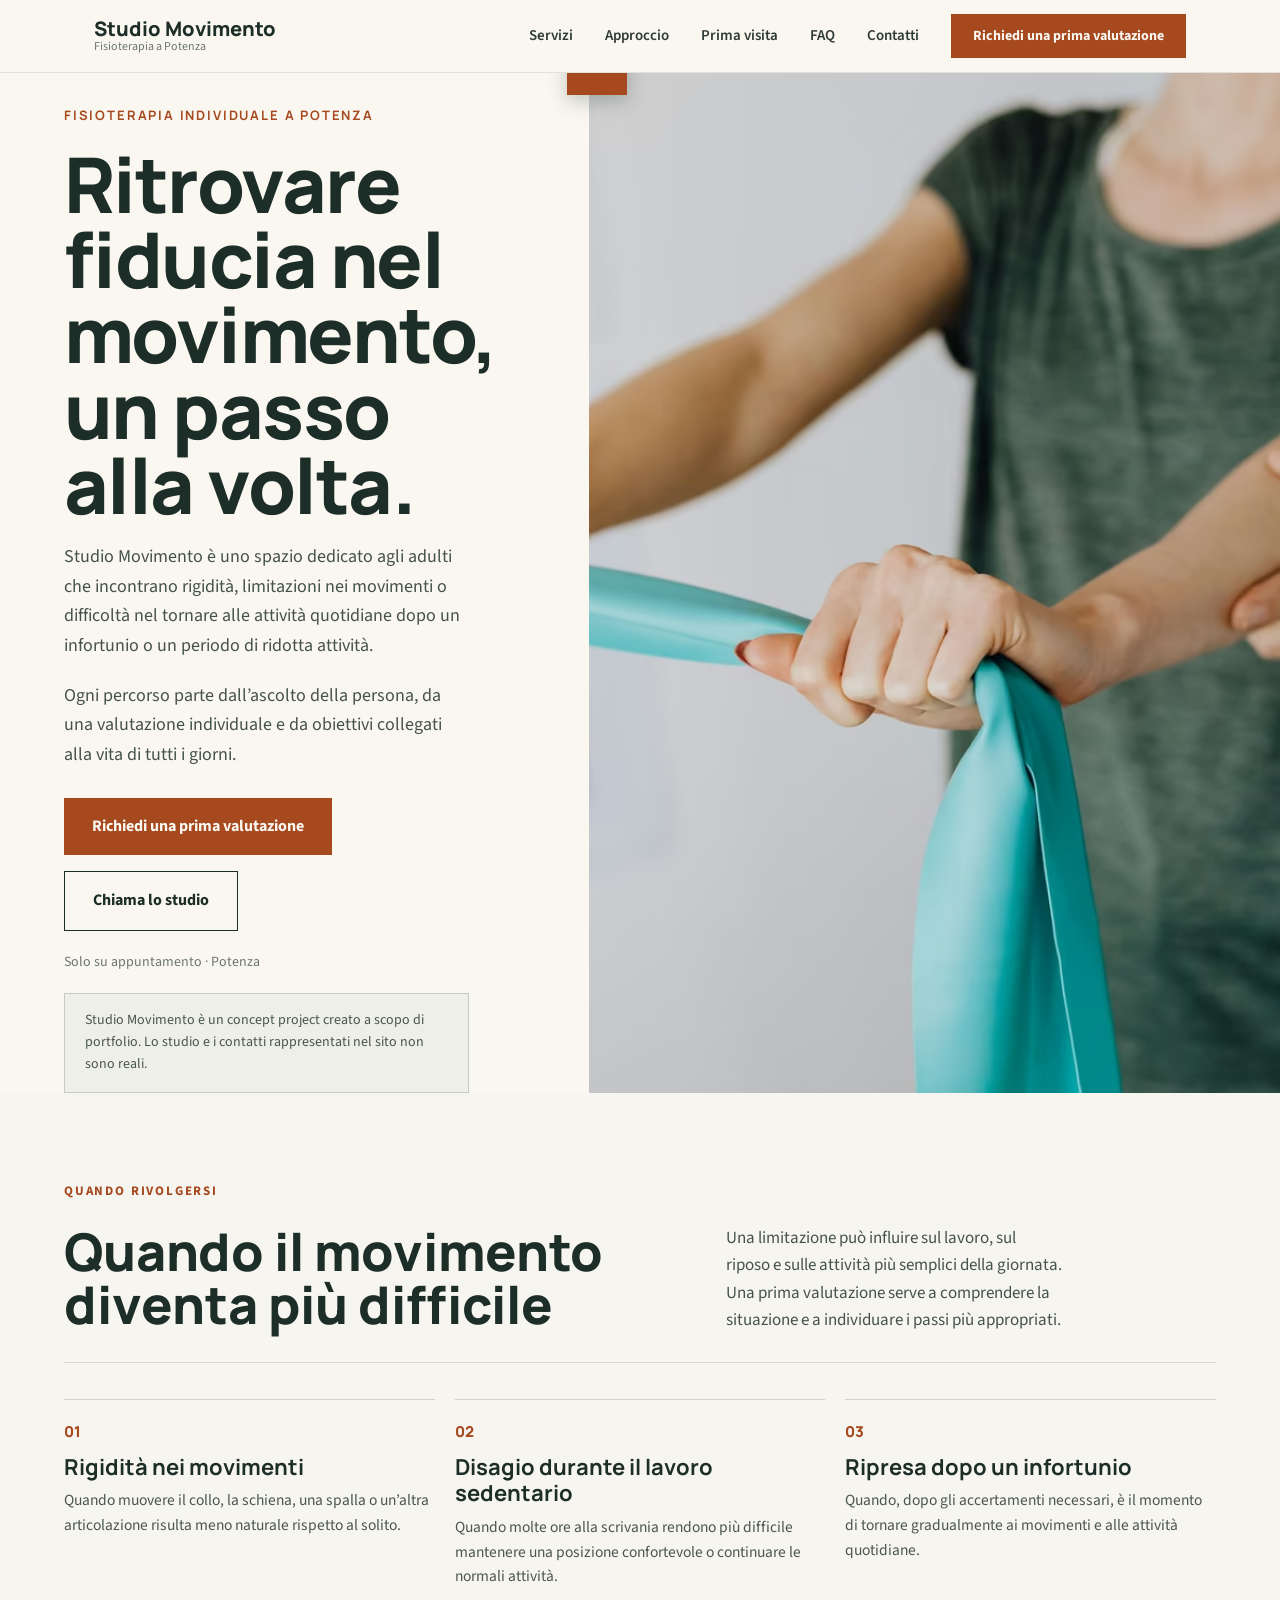
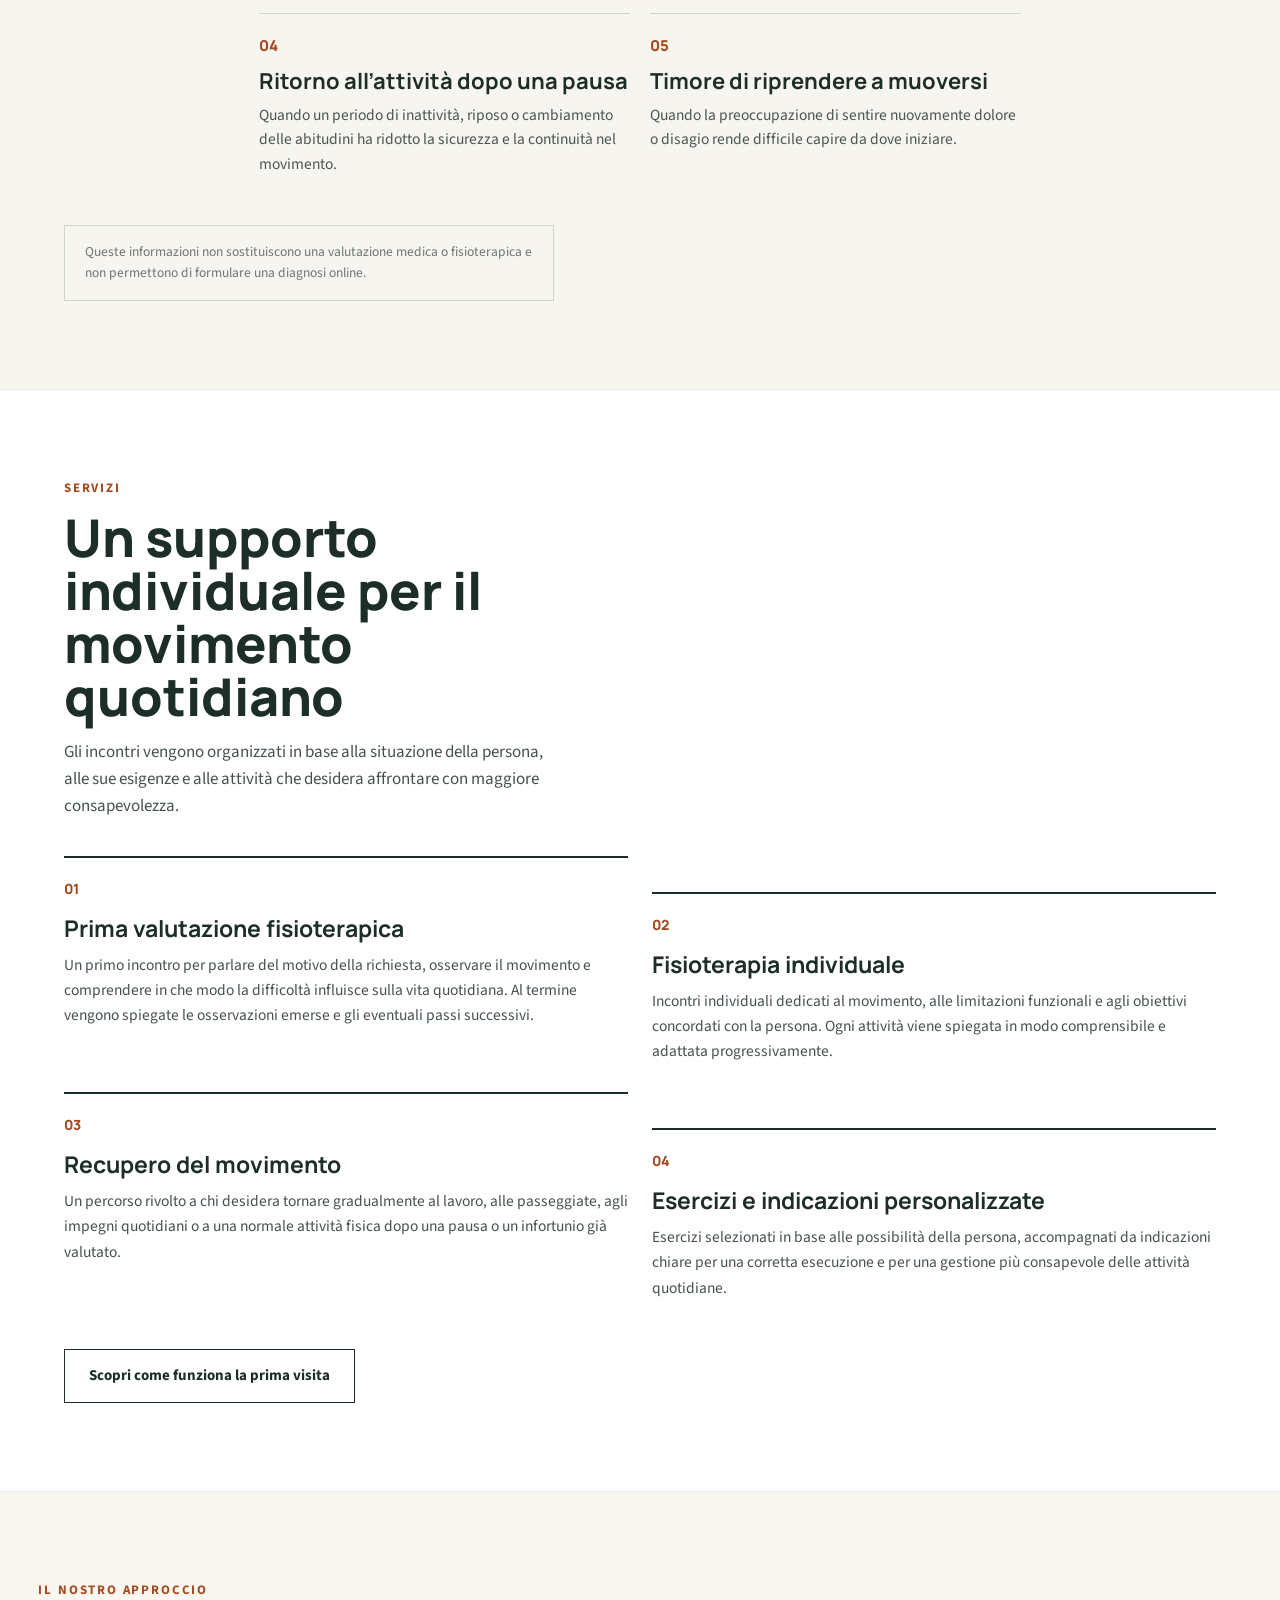
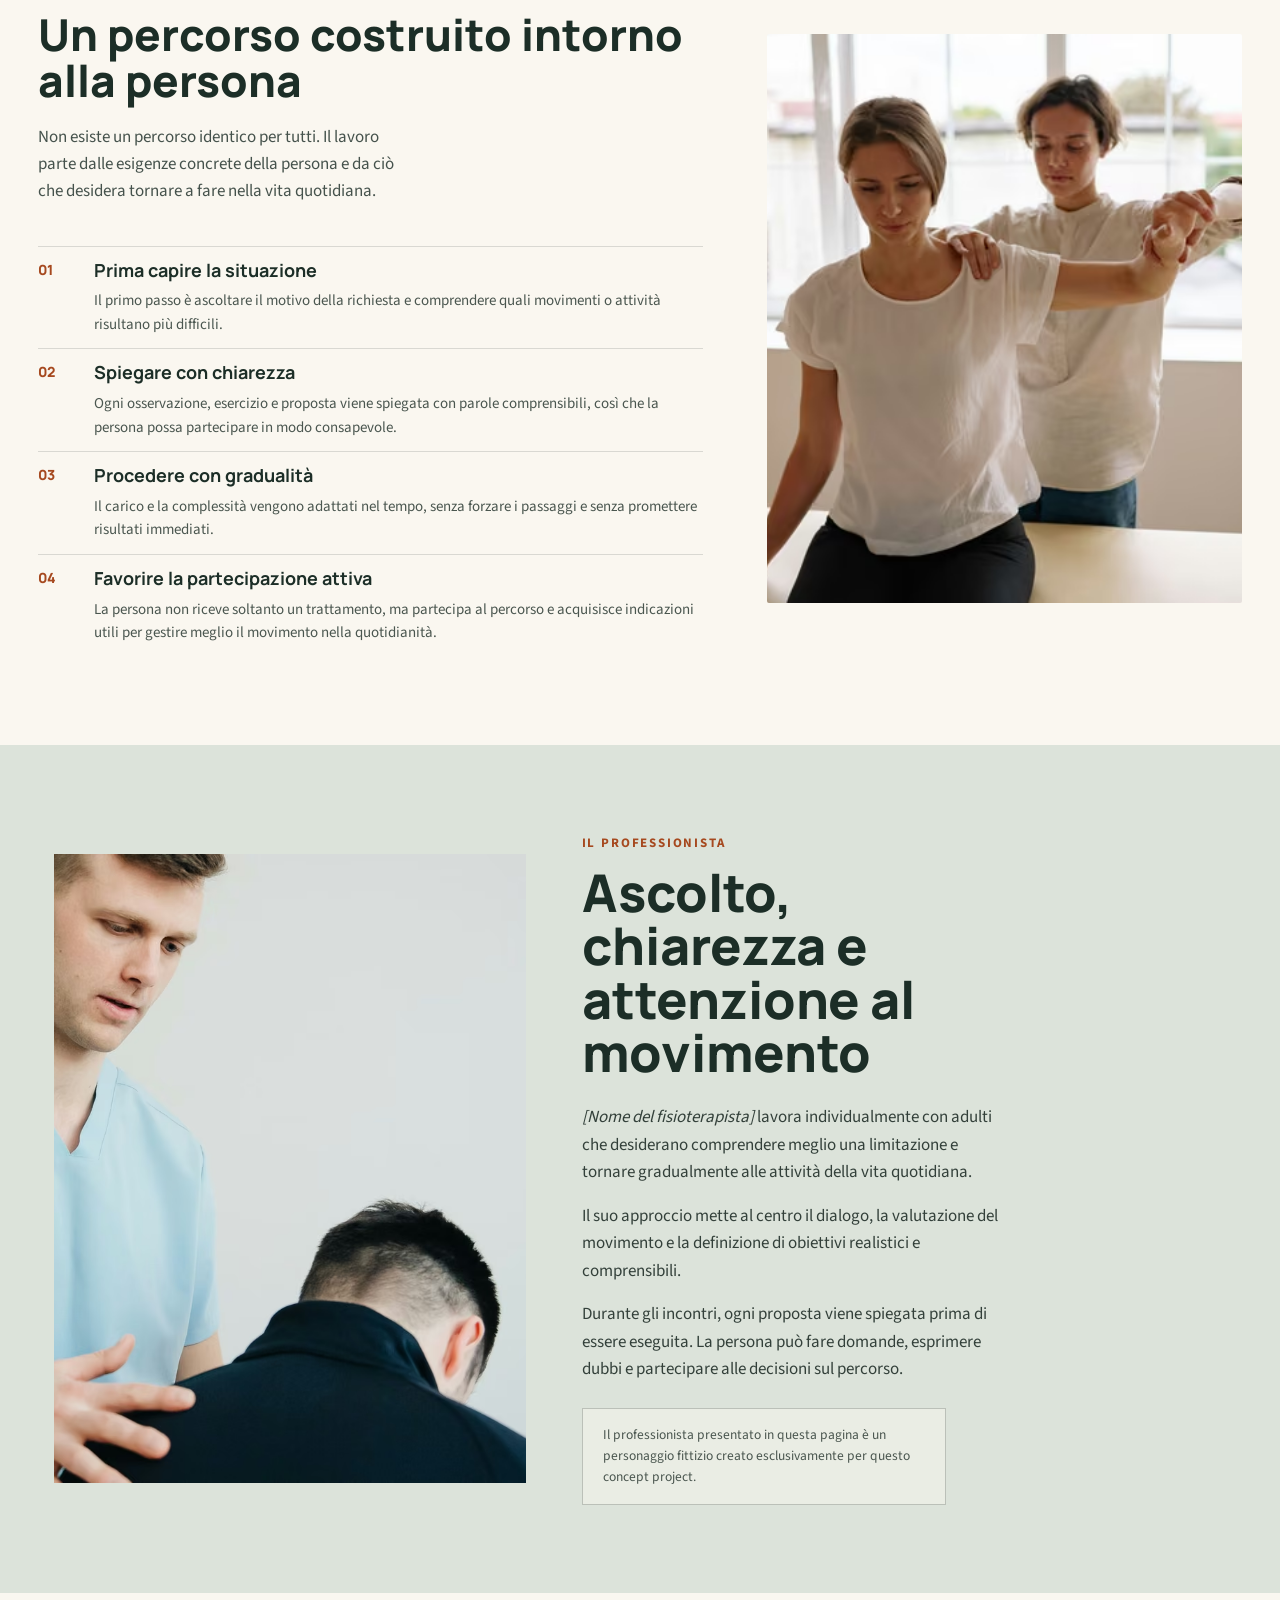
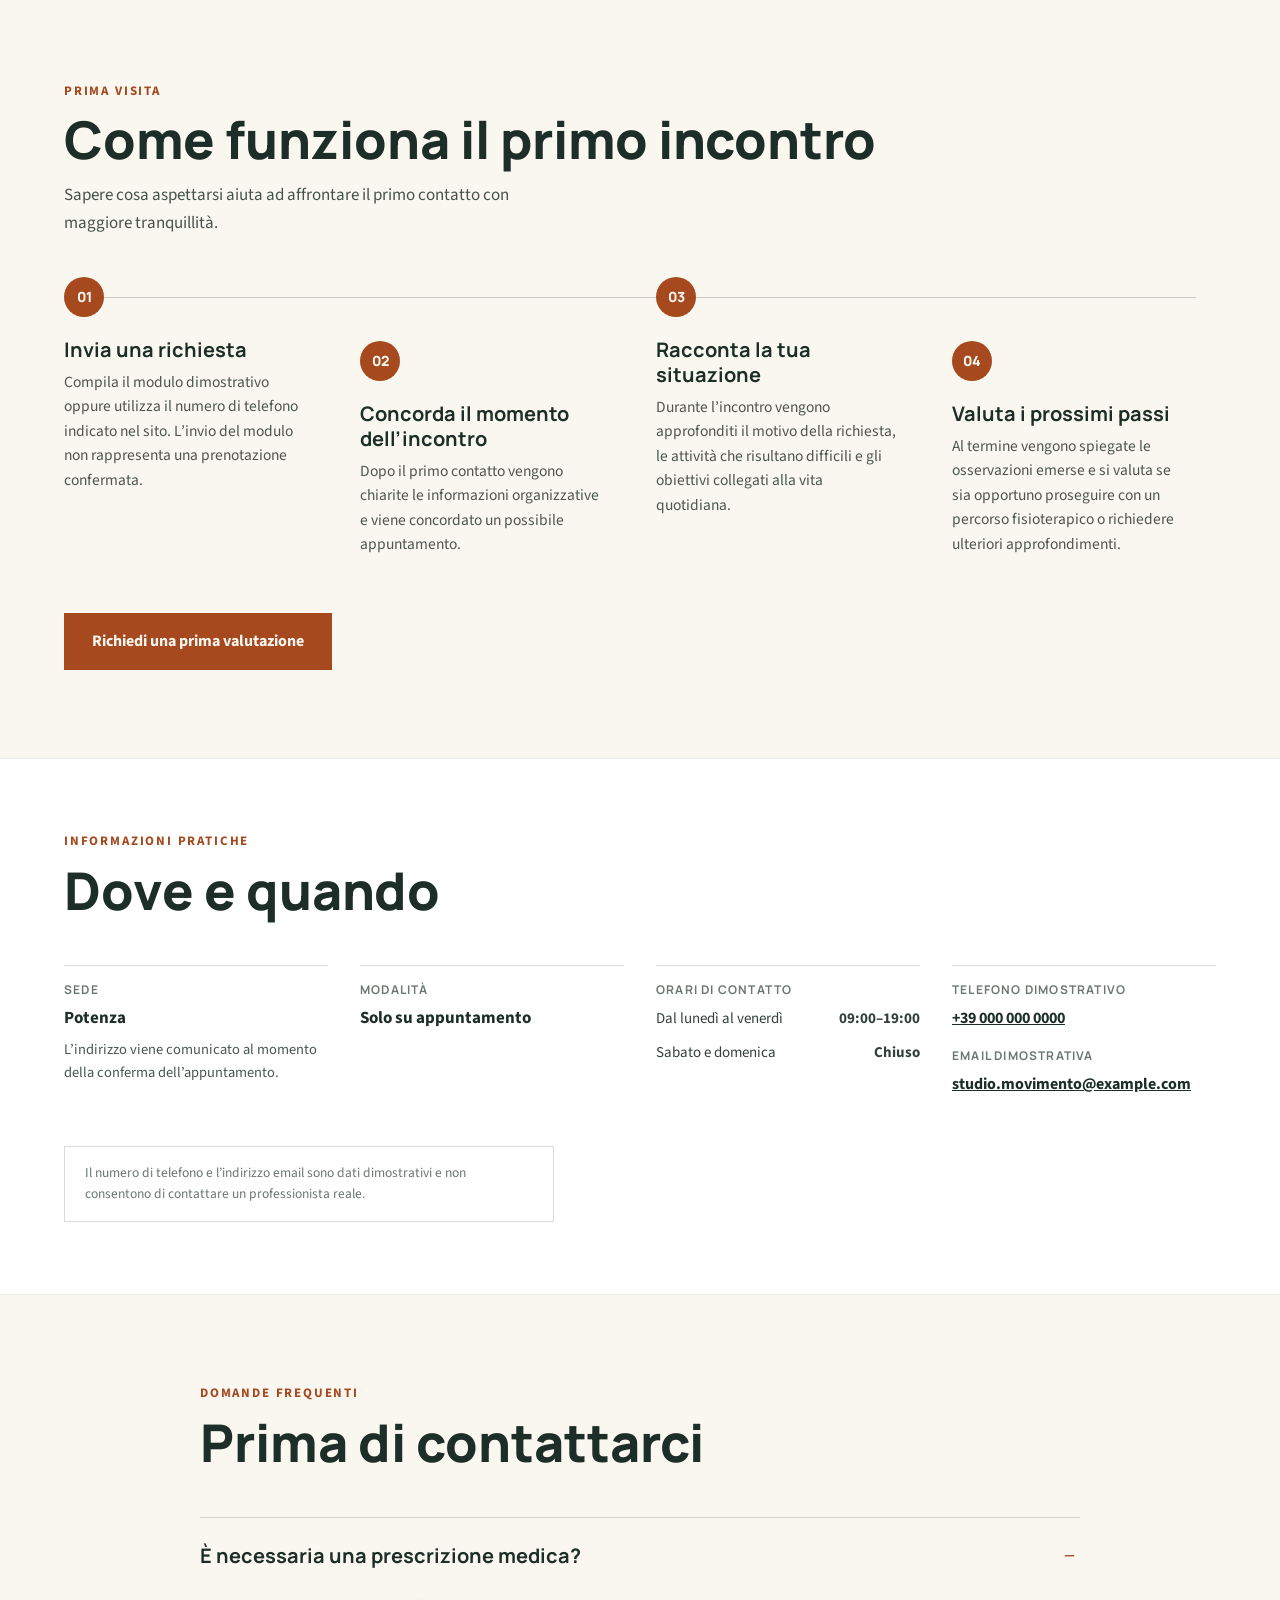
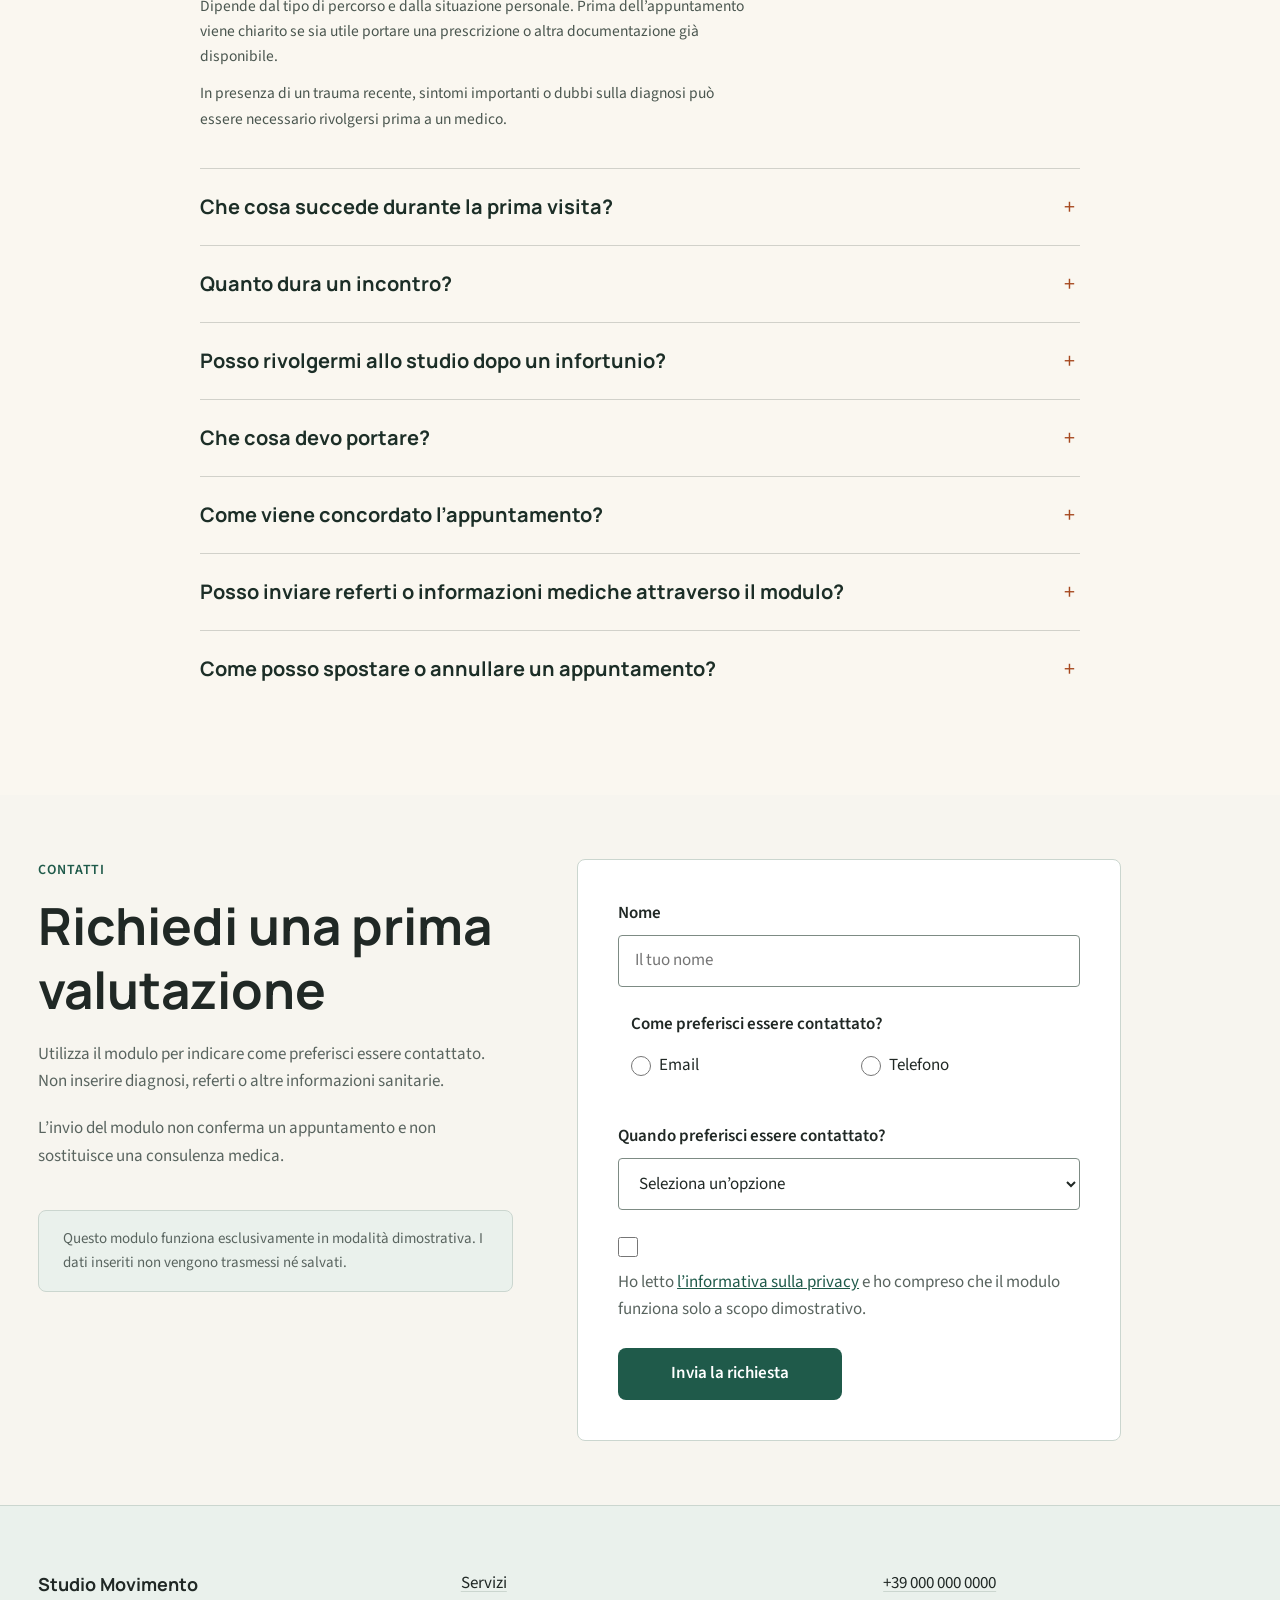
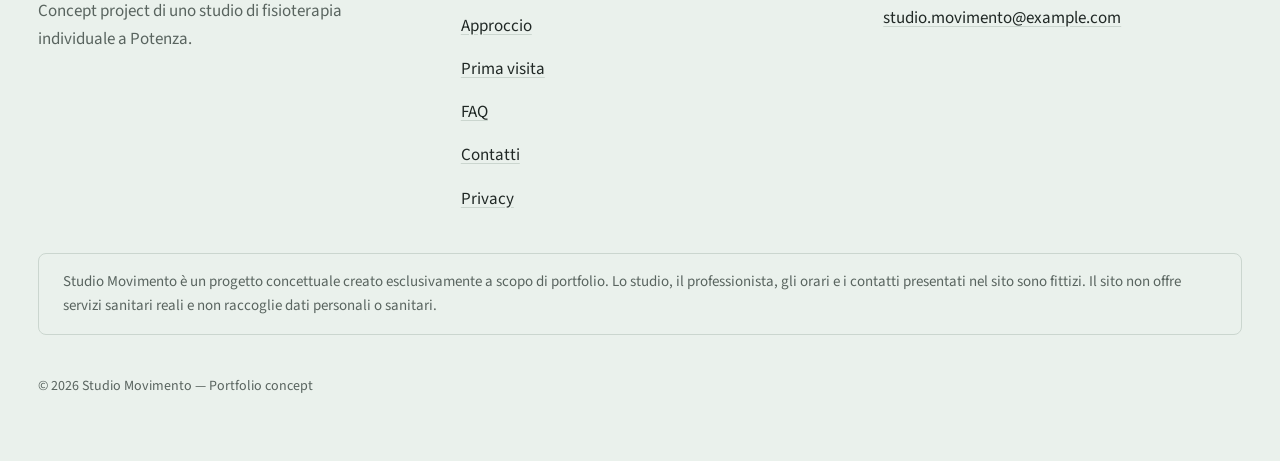
==== commit a25b69e5: "feat: rebuild faq section" ====
--- a/index.html
+++ b/index.html
@@ -456,76 +456,100 @@
       </div>
     </section>
 
-    <section class="faq section" id="faq">
-      <div class="faq__container container">
+    <section class="faq" id="faq">
+      <div class="faq__container">
         <header class="faq__header section-heading">
           <p class="section-heading__eyebrow">Domande frequenti</p>
           <h2 class="section-heading__title">Prima di contattarci</h2>
         </header>
 
-        <ul class="faq__list" data-faq-list>
-          <li class="faq__item faq-item" data-faq-item>
-            <h3 class="faq-item__question" data-faq-question>È necessaria una prescrizione medica?</h3>
-            <div class="faq-item__answer" data-faq-answer>
+        <div class="faq__list">
+          <details class="faq-item" open>
+            <summary class="faq-item__summary">
+              <span class="faq-item__question">È necessaria una prescrizione medica?</span>
+              <span class="faq-item__icon" aria-hidden="true"></span>
+            </summary>
+            <div class="faq-item__answer">
               <p class="faq-item__answer-text">Dipende dal tipo di percorso e dalla situazione personale. Prima dell’appuntamento viene chiarito se sia utile portare una prescrizione o altra documentazione già disponibile.</p>
               <p class="faq-item__answer-text">In presenza di un trauma recente, sintomi importanti o dubbi sulla diagnosi può essere necessario rivolgersi prima a un medico.</p>
             </div>
-          </li>
-
-          <li class="faq__item faq-item" data-faq-item>
-            <h3 class="faq-item__question" data-faq-question>Che cosa succede durante la prima visita?</h3>
-            <div class="faq-item__answer" data-faq-answer>
+          </details>
+
+          <details class="faq-item">
+            <summary class="faq-item__summary">
+              <span class="faq-item__question">Che cosa succede durante la prima visita?</span>
+              <span class="faq-item__icon" aria-hidden="true"></span>
+            </summary>
+            <div class="faq-item__answer">
               <p class="faq-item__answer-text">La prima visita comprende un colloquio, la raccolta delle informazioni utili e una valutazione del movimento in relazione alle difficoltà quotidiane.</p>
               <p class="faq-item__answer-text">Al termine vengono spiegate le osservazioni e gli eventuali passi successivi.</p>
             </div>
-          </li>
-
-          <li class="faq__item faq-item" data-faq-item>
-            <h3 class="faq-item__question" data-faq-question>Quanto dura un incontro?</h3>
-            <div class="faq-item__answer" data-faq-answer>
+          </details>
+
+          <details class="faq-item">
+            <summary class="faq-item__summary">
+              <span class="faq-item__question">Quanto dura un incontro?</span>
+              <span class="faq-item__icon" aria-hidden="true"></span>
+            </summary>
+            <div class="faq-item__answer">
               <p class="faq-item__answer-text">La durata viene comunicata al momento della conferma. La prima visita può richiedere più tempo rispetto agli incontri successivi perché comprende il colloquio iniziale e la valutazione.</p>
             </div>
-          </li>
-
-          <li class="faq__item faq-item" data-faq-item>
-            <h3 class="faq-item__question" data-faq-question>Posso rivolgermi allo studio dopo un infortunio?</h3>
-            <div class="faq-item__answer" data-faq-answer>
+          </details>
+
+          <details class="faq-item">
+            <summary class="faq-item__summary">
+              <span class="faq-item__question">Posso rivolgermi allo studio dopo un infortunio?</span>
+              <span class="faq-item__icon" aria-hidden="true"></span>
+            </summary>
+            <div class="faq-item__answer">
               <p class="faq-item__answer-text">È possibile richiedere un primo contatto quando l’infortunio è già stato valutato oppure quando sono disponibili le indicazioni necessarie per iniziare un percorso fisioterapico.</p>
               <p class="faq-item__answer-text">Il sito non permette di valutare a distanza la gravità di un infortunio.</p>
             </div>
-          </li>
-
-          <li class="faq__item faq-item" data-faq-item>
-            <h3 class="faq-item__question" data-faq-question>Che cosa devo portare?</h3>
-            <div class="faq-item__answer" data-faq-answer>
+          </details>
+
+          <details class="faq-item">
+            <summary class="faq-item__summary">
+              <span class="faq-item__question">Che cosa devo portare?</span>
+              <span class="faq-item__icon" aria-hidden="true"></span>
+            </summary>
+            <div class="faq-item__answer">
               <p class="faq-item__answer-text">È consigliabile indossare abiti comodi. Se possiedi già prescrizioni o documenti utili, puoi portarli direttamente all’incontro.</p>
               <p class="faq-item__answer-text">Non inviare documenti sanitari attraverso il modulo del sito.</p>
             </div>
-          </li>
-
-          <li class="faq__item faq-item" data-faq-item>
-            <h3 class="faq-item__question" data-faq-question>Come viene concordato l’appuntamento?</h3>
-            <div class="faq-item__answer" data-faq-answer>
+          </details>
+
+          <details class="faq-item">
+            <summary class="faq-item__summary">
+              <span class="faq-item__question">Come viene concordato l’appuntamento?</span>
+              <span class="faq-item__icon" aria-hidden="true"></span>
+            </summary>
+            <div class="faq-item__answer">
               <p class="faq-item__answer-text">Dopo la richiesta, il professionista contatta la persona attraverso il canale selezionato e propone una possibile disponibilità.</p>
               <p class="faq-item__answer-text">Il modulo non effettua una prenotazione automatica.</p>
             </div>
-          </li>
-
-          <li class="faq__item faq-item" data-faq-item>
-            <h3 class="faq-item__question" data-faq-question>Posso inviare referti o informazioni mediche attraverso il modulo?</h3>
-            <div class="faq-item__answer" data-faq-answer>
+          </details>
+
+          <details class="faq-item">
+            <summary class="faq-item__summary">
+              <span class="faq-item__question">Posso inviare referti o informazioni mediche attraverso il modulo?</span>
+              <span class="faq-item__icon" aria-hidden="true"></span>
+            </summary>
+            <div class="faq-item__answer">
               <p class="faq-item__answer-text">No. Il modulo serve esclusivamente a richiedere un contatto.</p>
               <p class="faq-item__answer-text">Non inserire diagnosi, referti, fotografie, informazioni sullo stato di salute o altri dati sanitari.</p>
             </div>
-          </li>
-
-          <li class="faq__item faq-item" data-faq-item>
-            <h3 class="faq-item__question" data-faq-question>Come posso spostare o annullare un appuntamento?</h3>
-            <div class="faq-item__answer" data-faq-answer>
+          </details>
+
+          <details class="faq-item">
+            <summary class="faq-item__summary">
+              <span class="faq-item__question">Come posso spostare o annullare un appuntamento?</span>
+              <span class="faq-item__icon" aria-hidden="true"></span>
+            </summary>
+            <div class="faq-item__answer">
               <p class="faq-item__answer-text">È possibile utilizzare il telefono o l’email indicati al momento della conferma e avvisare lo studio appena possibile.</p>
             </div>
-          </li>
-        </ul>
+          </details>
+        </div>
       </div>
     </section>
 
--- a/assets/css/styles.css
+++ b/assets/css/styles.css
@@ -1697,117 +1697,106 @@
 }
 
 /* FAQ */
-/* Editorial accordion: one continuous top-ruled list, not soft
-   background panels — each question is a full-width row, and its
-   answer sits directly beneath with no separate fill, border or
-   radius of its own. The no-JS fallback (plain .faq-item__question
-   text, answers always visible) reuses the same row styling so both
-   states read as the same list. */
+/* Native details/summary accordion — no JavaScript required. Each
+   question is a full-width <summary> row (default marker hidden,
+   accessible name/keyboard behaviour untouched); the +/- glyph is
+   pure CSS content driven by the details[open] attribute, and is
+   aria-hidden so it never duplicates into the accessible name. FAQ
+   keeps its own narrower 880px column instead of the standard
+   1220px section container. */
 
 .faq {
+  padding: clamp(40px, 7vw, 88px) clamp(20px, 5vw, 64px);
   background-color: var(--color-limestone);
 }
 
+.faq__container {
+  max-width: 880px;
+  margin-inline: auto;
+}
+
 .faq__header {
+  gap: 0;
   max-width: none;
-  margin-bottom: var(--space-xl);
-}
-
-.faq__list {
-  display: block;
-  max-width: none;
+  margin-bottom: clamp(32px, 5vw, 48px);
+}
+
+.faq__header .section-heading__eyebrow {
+  font-size: 13px;
+  font-weight: 700;
+  letter-spacing: 0.14em;
+  color: var(--color-terracotta);
+}
+
+.faq__header .section-heading__title {
+  margin: 12px 0 0;
+  font-family: var(--font-heading);
+  font-weight: 800;
+  font-size: clamp(30px, 4.5vw, 52px);
+  line-height: 1.02;
+  color: var(--color-forest);
 }
 
 .faq-item {
-  padding: 0;
-  background-color: transparent;
-  border-radius: 0;
-  border-top: 1px solid var(--color-border-editorial);
-}
-
-.faq-item:last-child {
-  border-bottom: 1px solid var(--color-border-editorial);
+  border-top: 1px solid rgba(46, 59, 54, 0.2);
+}
+
+.faq-item__summary {
+  display: flex;
+  align-items: center;
+  justify-content: space-between;
+  gap: 16px;
+  min-height: 44px;
+  padding: 22px 0;
+  list-style: none;
+  cursor: pointer;
+}
+
+.faq-item__summary::-webkit-details-marker {
+  display: none;
+}
+
+.faq-item__summary::marker {
+  content: "";
 }
 
 .faq-item__question {
-  margin: 0;
-  padding: 1.25rem 0;
   font-family: var(--font-heading);
   font-weight: 700;
-  font-size: 1.125rem;
+  font-size: clamp(17px, 2vw, 20px);
   color: var(--color-forest);
 }
 
+/* Fixed-width box so the glyph swap (+ / minus sign) never shifts the
+   question text or the icon's own right-aligned position. */
+.faq-item__icon {
+  flex-shrink: 0;
+  width: 22px;
+  font-size: 22px;
+  font-weight: 400;
+  line-height: 1;
+  color: var(--color-terracotta);
+  text-align: center;
+}
+
+.faq-item__icon::before {
+  content: "+";
+}
+
+.faq-item[open] .faq-item__icon::before {
+  content: "\2212";
+}
+
 .faq-item__answer {
-  max-width: 36rem;
-  padding: 0 0 var(--space-lg);
-}
-
-.faq-item__answer-text + .faq-item__answer-text {
-  margin-top: var(--space-sm);
-}
-
-/* FAQ — accordion enhancement */
-/* Applied only after main.js successfully builds the buttons, so a
-   failed or disabled script leaves the plain, always-visible FAQ. */
-
-.faq--enhanced .faq-item__question {
-  padding: 0;
-}
-
-.faq--enhanced .faq-item__button {
-  display: flex;
-  align-items: center;
-  justify-content: space-between;
-  gap: var(--space-lg);
-  width: 100%;
-  min-height: 4.5rem;
-  padding: 1.25rem 0;
-  margin: 0;
-  border: 0;
-  font-family: var(--font-heading);
-  font-weight: 700;
-  font-size: 1.125rem;
-  color: var(--color-forest);
-  text-align: left;
-}
-
-.faq--enhanced .faq-item__icon {
-  position: relative;
-  flex-shrink: 0;
-  width: 1rem;
-  height: 1rem;
-}
-
-.faq--enhanced .faq-item__icon::before,
-.faq--enhanced .faq-item__icon::after {
-  content: "";
-  position: absolute;
-  top: 50%;
-  left: 50%;
-  background-color: var(--color-terracotta);
-  transform: translate(-50%, -50%);
-}
-
-.faq--enhanced .faq-item__icon::before {
-  width: 100%;
-  height: 2px;
-}
-
-.faq--enhanced .faq-item__icon::after {
-  width: 2px;
-  height: 100%;
-  transition: transform 0.15s ease;
-}
-
-.faq--enhanced .faq-item__button[aria-expanded="true"] .faq-item__icon::after {
-  transform: translate(-50%, -50%) scaleY(0);
-}
-
-@media (prefers-reduced-motion: reduce) {
-  .faq--enhanced .faq-item__icon::after {
-    transition: none;
-  }
+  max-width: 68ch;
+  padding: 0 0 24px;
+}
+
+.faq-item__answer-text {
+  margin: 0 0 12px;
+  font-size: 15.5px;
+  line-height: 1.62;
+  color: #4a564f;
 }
 
 /* Contact */
@@ -2182,12 +2171,6 @@
     margin-top: 36px;
   }
 
-  /* Single centered column, narrower than the shared .container, so
-     the accordion rows don't stretch full-bleed on wide viewports. */
-  .faq__container {
-    width: min(100% - 2 * var(--container-padding), 55rem);
-  }
-
   /* Large photo left (spanning both rows), header + text right. No
      divider — the column-gap alone separates the two sides; the photo
      is pulled off-grid (margin-left) so it bleeds slightly past the
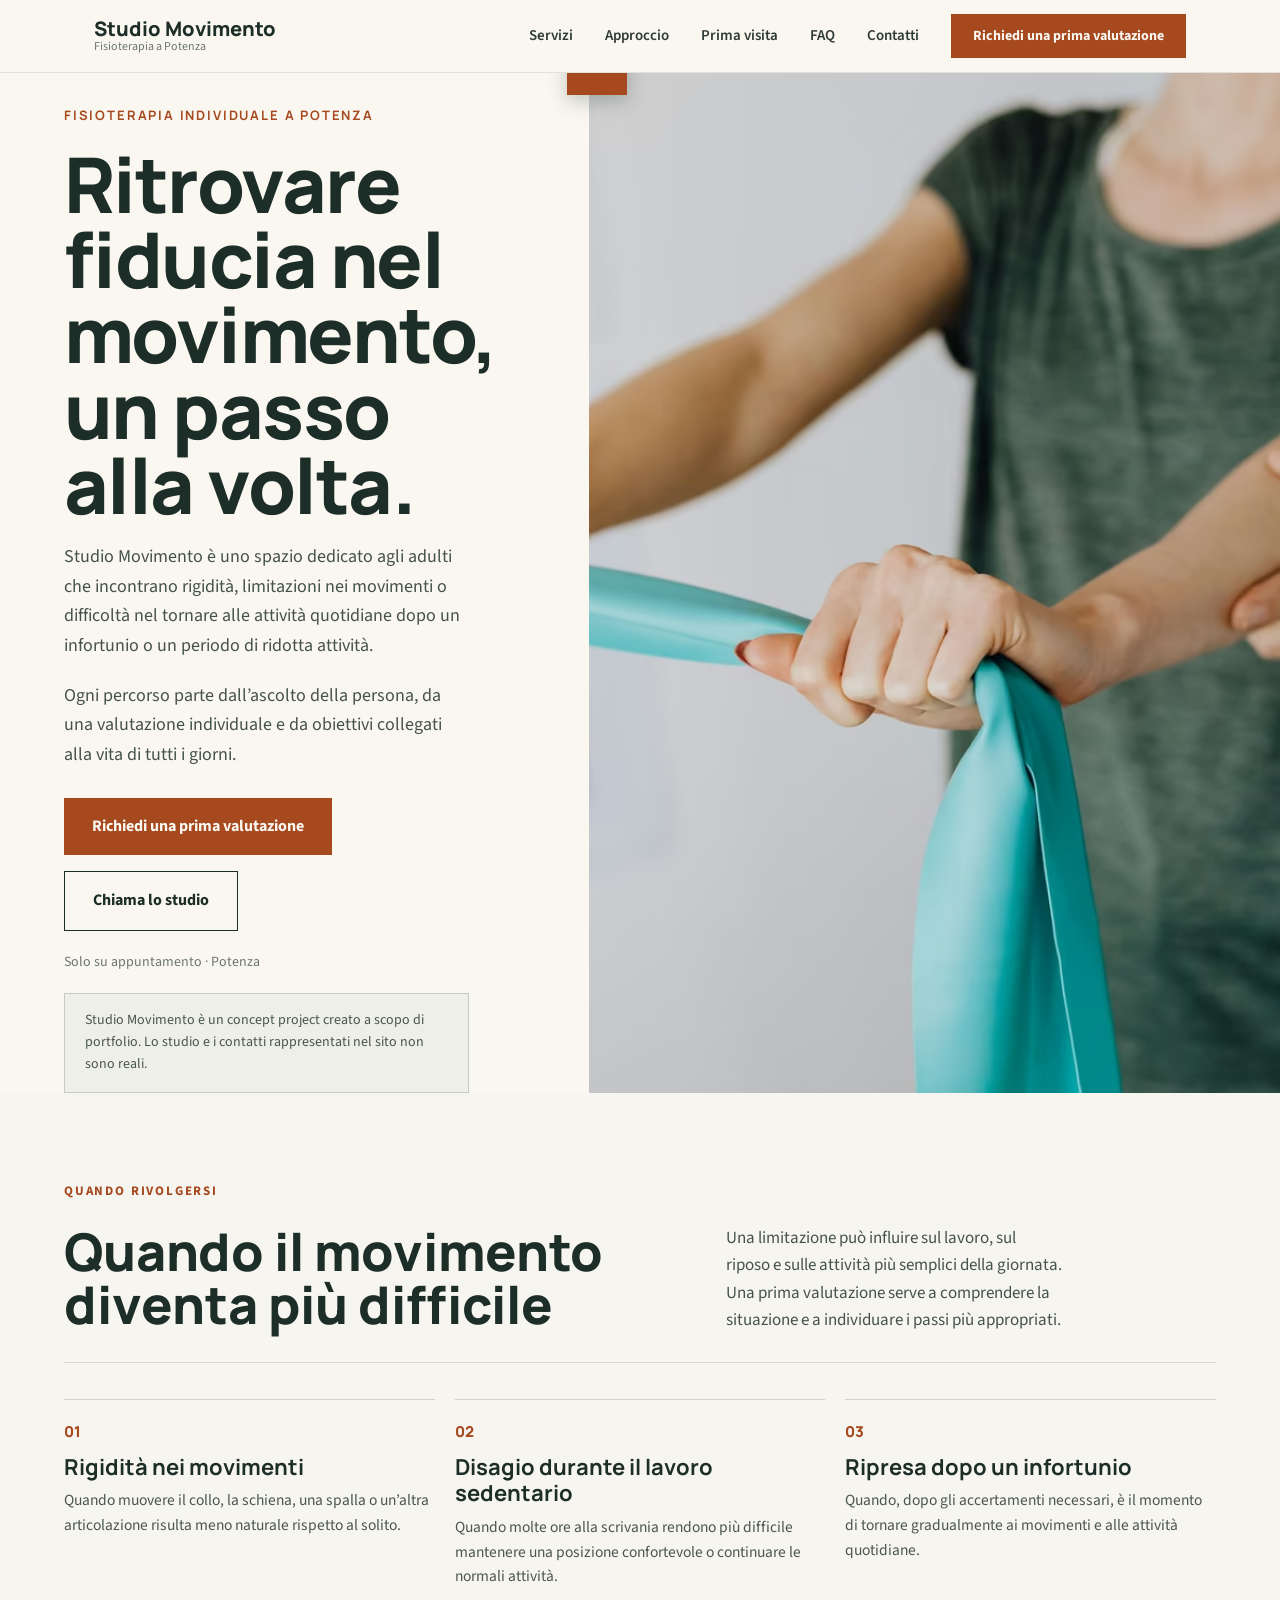
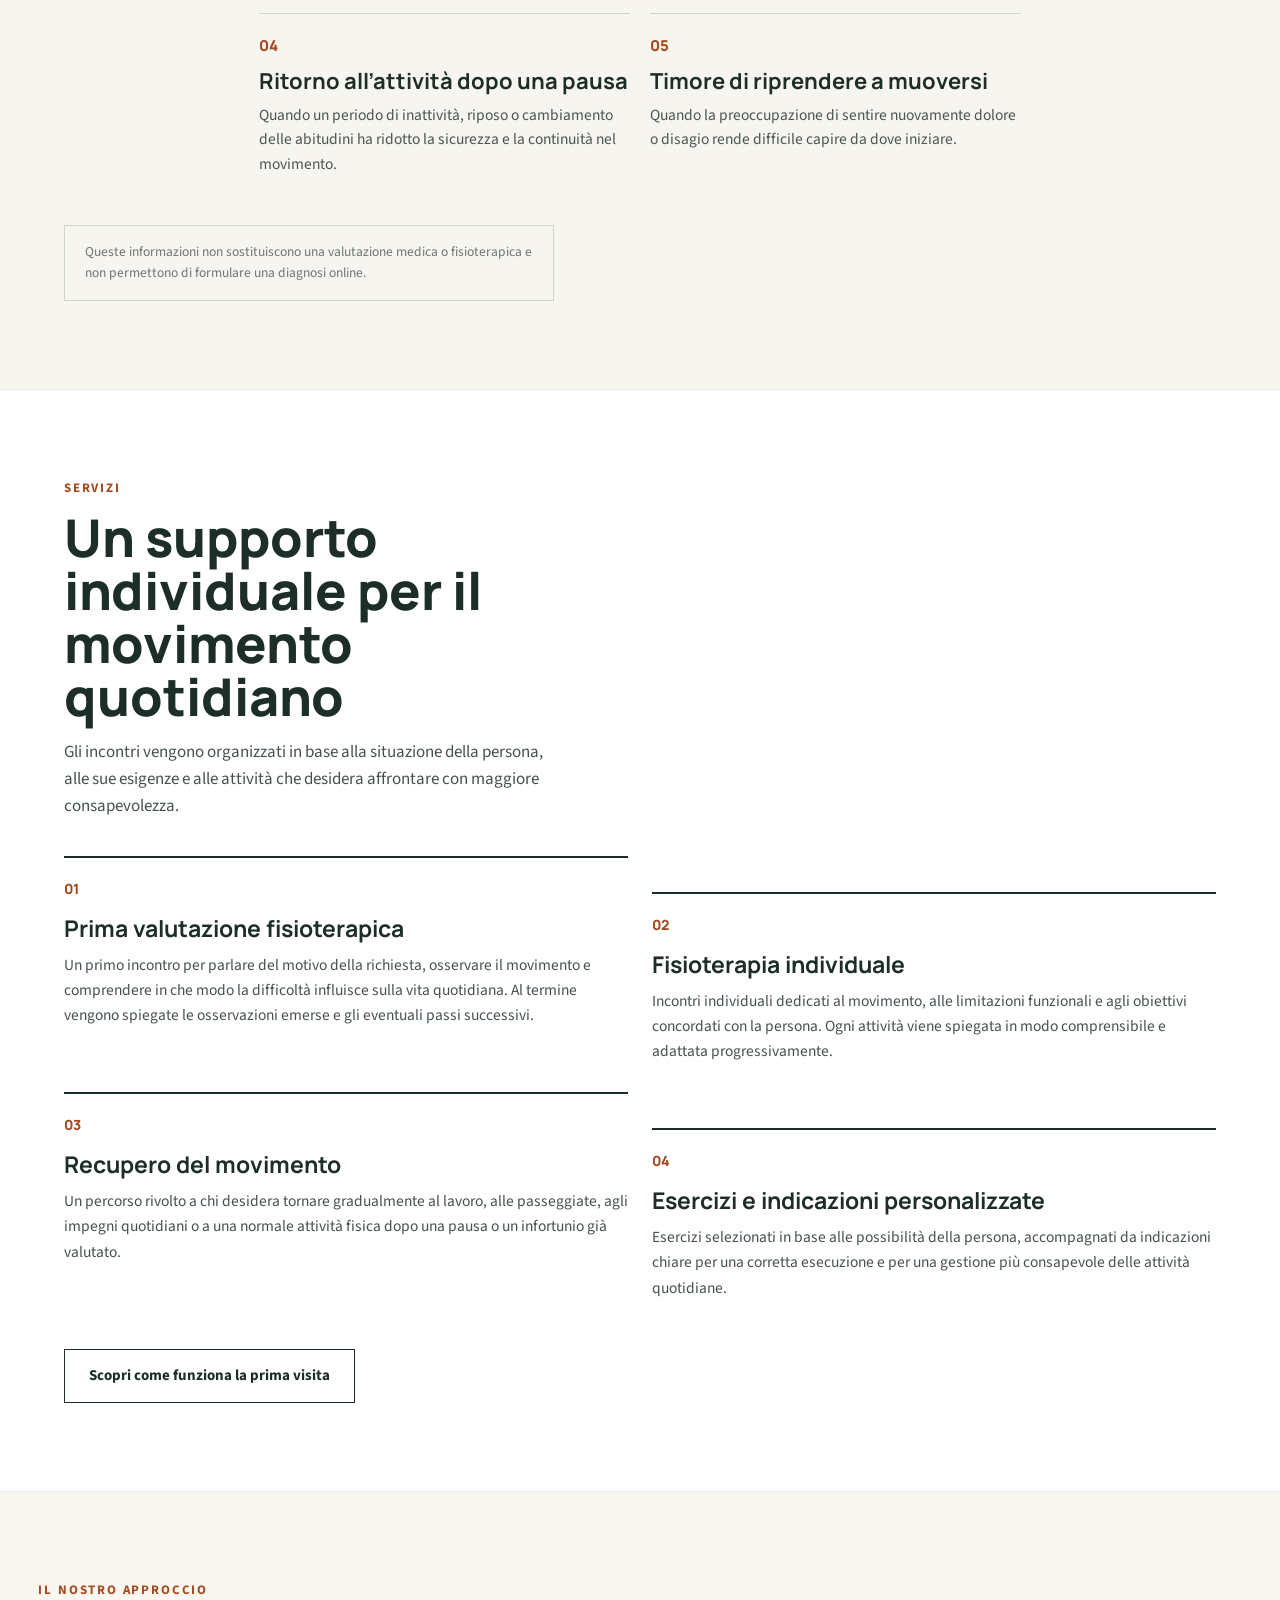
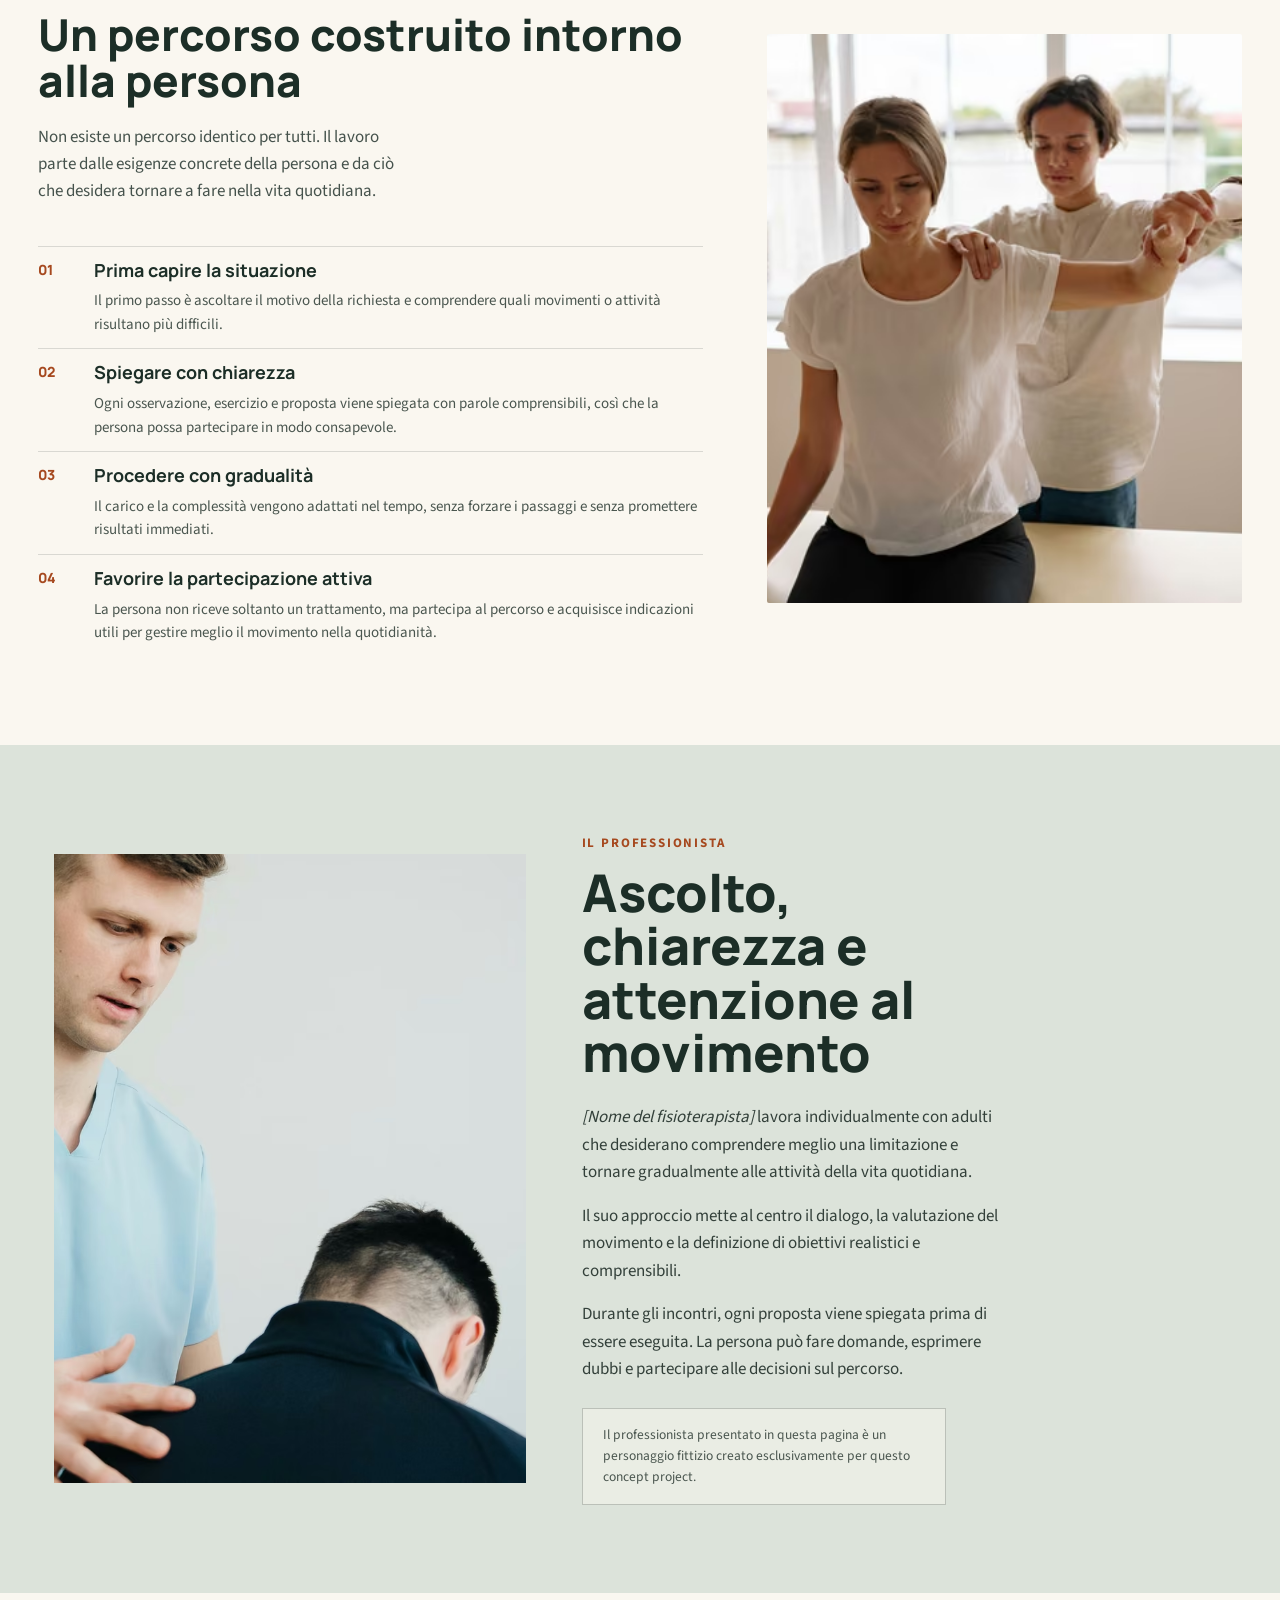
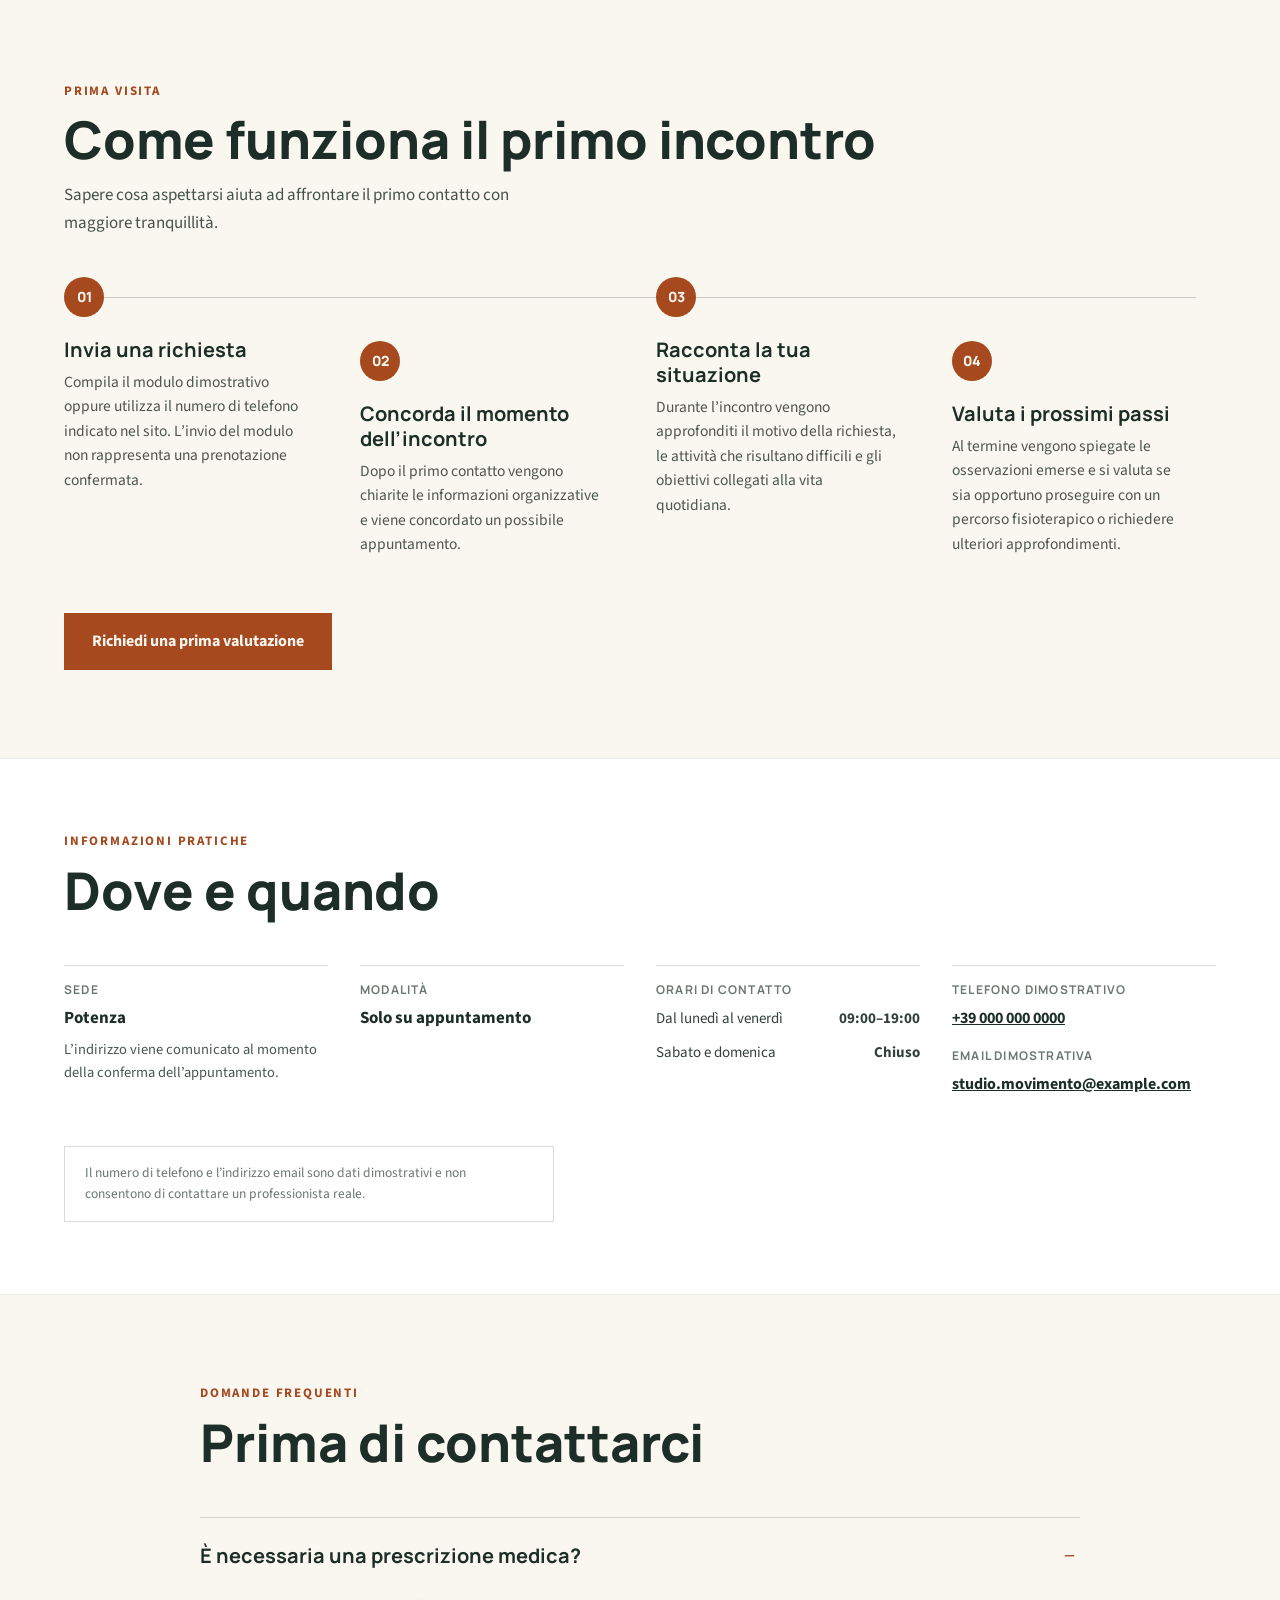
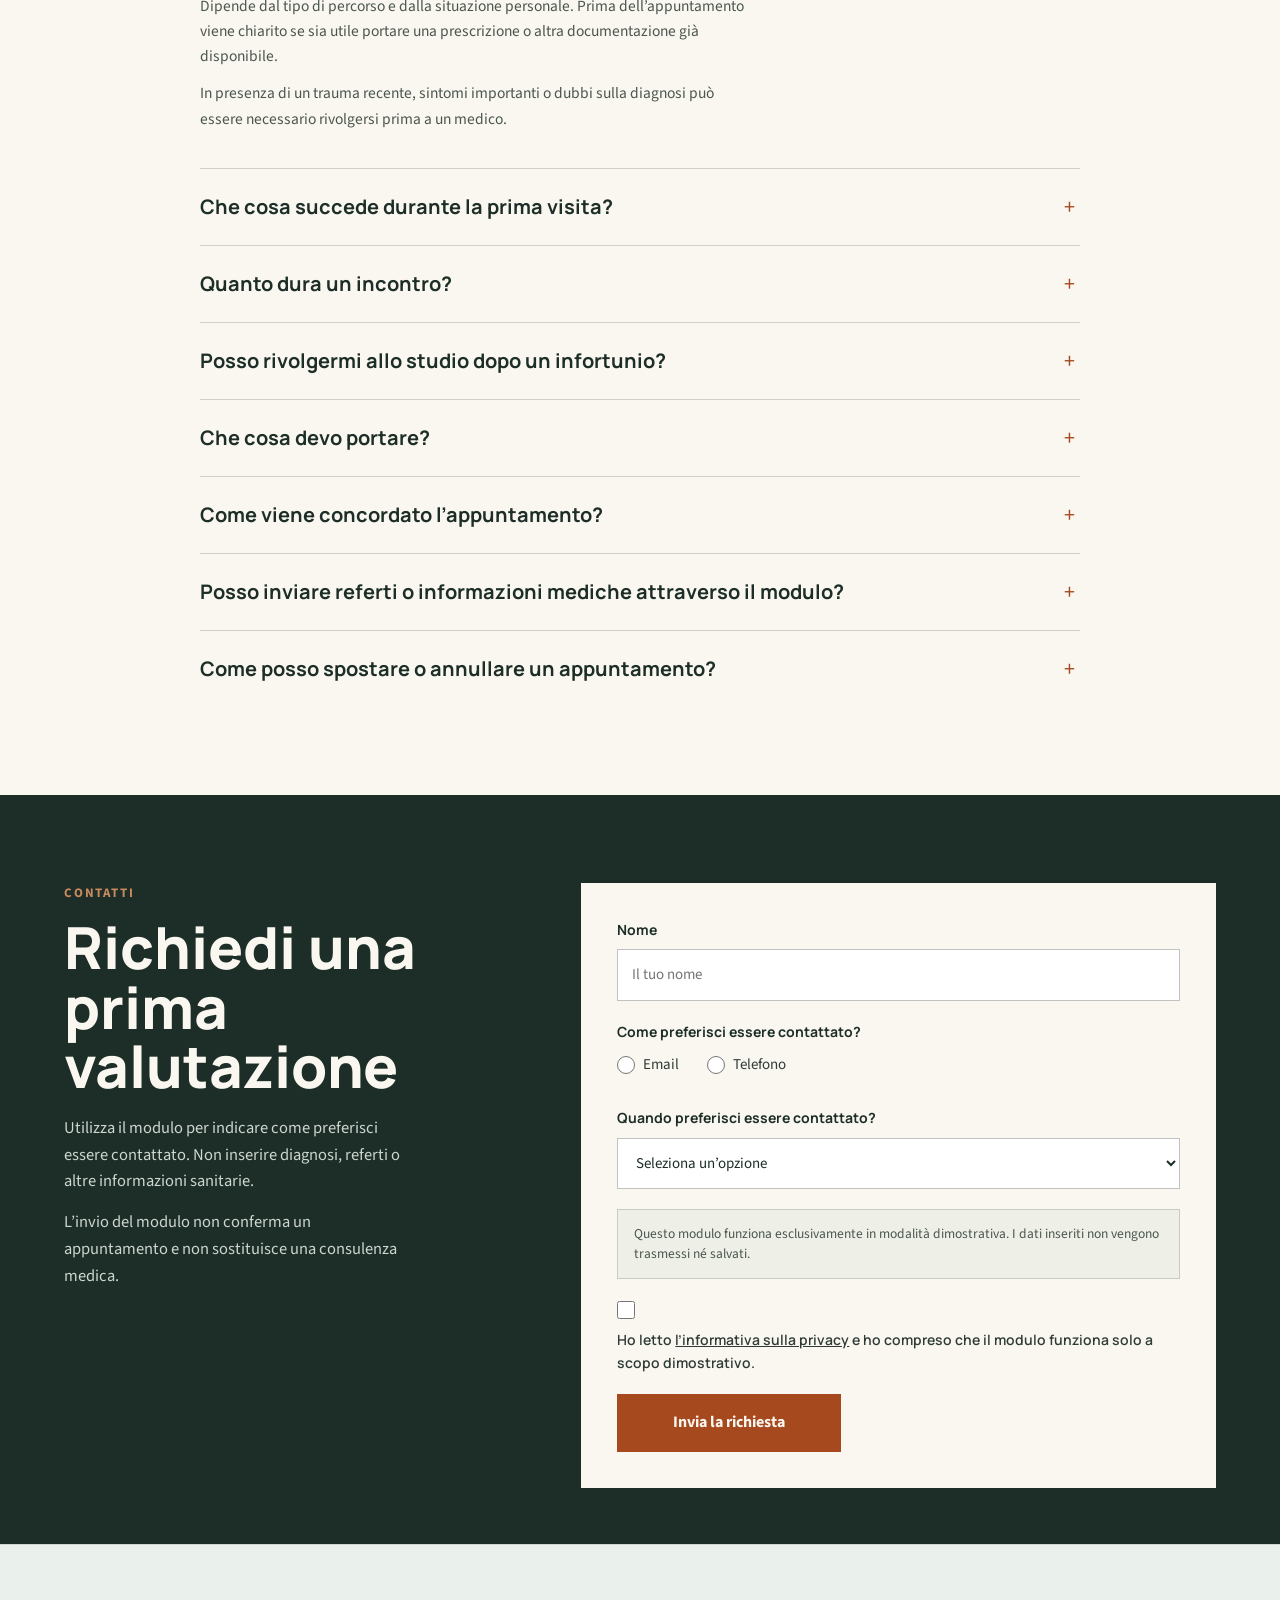
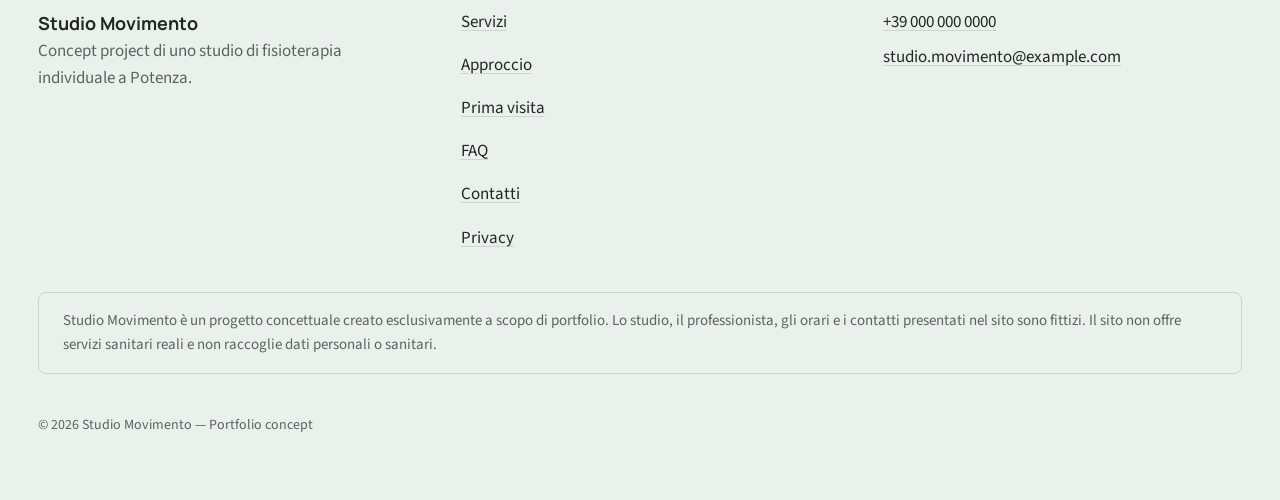
==== commit c64fb3d2: "feat: rebuild contact form" ====
--- a/index.html
+++ b/index.html
@@ -553,16 +553,14 @@
       </div>
     </section>
 
-    <section class="contact section" id="contatti">
-      <div class="contact__container container">
+    <section class="contact" id="contatti">
+      <div class="contact__container">
         <header class="contact__header section-heading">
           <p class="section-heading__eyebrow">Contatti</p>
           <h2 class="section-heading__title">Richiedi una prima valutazione</h2>
           <p class="section-heading__intro">Utilizza il modulo per indicare come preferisci essere contattato. Non inserire diagnosi, referti o altre informazioni sanitarie.</p>
           <p class="section-heading__intro">L’invio del modulo non conferma un appuntamento e non sostituisce una consulenza medica.</p>
         </header>
-
-        <p class="contact__notice notice">Questo modulo funziona esclusivamente in modalità dimostrativa. I dati inseriti non vengono trasmessi né salvati.</p>
 
         <form class="contact-form" data-contact-form>
           <div class="contact-form__field form-field">
@@ -585,30 +583,32 @@
           <fieldset class="contact-form__fieldset form-field" aria-describedby="contact-preference-error">
             <legend class="form-field__legend">Come preferisci essere contattato?</legend>
 
-            <div class="contact-form__radio-item">
-              <input
-                class="contact-form__radio-input"
-                type="radio"
-                id="contact-preference-email"
-                name="contact-preference"
-                value="email"
-                required
-                data-contact-method
-              >
-              <label class="contact-form__radio-label" for="contact-preference-email">Email</label>
-            </div>
-
-            <div class="contact-form__radio-item">
-              <input
-                class="contact-form__radio-input"
-                type="radio"
-                id="contact-preference-phone"
-                name="contact-preference"
-                value="telefono"
-                required
-                data-contact-method
-              >
-              <label class="contact-form__radio-label" for="contact-preference-phone">Telefono</label>
+            <div class="contact-form__radio-group">
+              <div class="contact-form__radio-item">
+                <input
+                  class="contact-form__radio-input"
+                  type="radio"
+                  id="contact-preference-email"
+                  name="contact-preference"
+                  value="email"
+                  required
+                  data-contact-method
+                >
+                <label class="contact-form__radio-label" for="contact-preference-email">Email</label>
+              </div>
+
+              <div class="contact-form__radio-item">
+                <input
+                  class="contact-form__radio-input"
+                  type="radio"
+                  id="contact-preference-phone"
+                  name="contact-preference"
+                  value="telefono"
+                  required
+                  data-contact-method
+                >
+                <label class="contact-form__radio-label" for="contact-preference-phone">Telefono</label>
+              </div>
             </div>
 
             <p class="form-field__error" id="contact-preference-error" data-field-error hidden></p>
@@ -653,6 +653,8 @@
             </select>
           </div>
 
+          <p class="contact-form__notice">Questo modulo funziona esclusivamente in modalità dimostrativa. I dati inseriti non vengono trasmessi né salvati.</p>
+
           <div class="contact-form__field contact-form__field--checkbox form-field">
             <input
               class="contact-form__checkbox-input"
@@ -669,7 +671,7 @@
           </div>
 
           <div class="contact-form__actions">
-            <button class="contact-form__submit button button--primary" type="button" data-form-submit>Invia la richiesta</button>
+            <button class="contact-form__submit" type="button" data-form-submit>Invia la richiesta</button>
           </div>
 
           <p class="contact-form__status" data-form-status tabindex="-1" role="status" aria-live="polite" hidden></p>
--- a/assets/css/styles.css
+++ b/assets/css/styles.css
@@ -377,44 +377,56 @@
 }
 
 /* Form field */
+/* Self-contained pixel-first fields, used only by the Contact form. */
 
 .form-field {
   display: flex;
   flex-direction: column;
-  gap: var(--space-2xs);
-  margin-bottom: var(--space-md);
+  gap: 8px;
 }
 
 .form-field__label {
-  font-weight: 600;
-  color: var(--color-text-primary);
+  font-family: var(--font-heading);
+  font-weight: 700;
+  font-size: 14px;
+  color: var(--color-forest);
 }
 
 .form-field__legend {
-  font-weight: 600;
-  color: var(--color-text-primary);
+  font-family: var(--font-heading);
+  font-weight: 700;
+  font-size: 14px;
+  color: var(--color-forest);
   padding: 0;
 }
 
 .form-field__input,
 .form-field__select {
-  min-height: var(--control-min-height);
-  padding-inline: var(--space-sm);
-  background-color: var(--color-surface);
-  border: 1px solid var(--color-control-border);
-  border-radius: var(--radius-sm);
-  color: var(--color-text-primary);
+  min-height: 44px;
+  padding: 13px 14px;
+  font-family: inherit;
+  font-size: 15px;
+  color: var(--color-forest);
+  background-color: #fff;
+  border: 1.5px solid rgba(46, 59, 54, 0.3);
+  border-radius: 0;
 }
 
 .form-field__input:focus-visible,
 .form-field__select:focus-visible {
-  outline: var(--focus-outline);
+  outline: var(--focus-outline-editorial);
   outline-offset: 2px;
 }
 
 .form-field__label--checkbox {
   font-weight: 400;
-  color: var(--color-text-secondary);
+  font-size: 14px;
+  color: var(--color-graphite);
+}
+
+.form-field__label--checkbox a {
+  color: inherit;
+  text-decoration: underline;
 }
 
 /* ==========================================================================
@@ -1800,86 +1812,168 @@
 }
 
 /* Contact */
-
-.contact__notice {
-  margin-bottom: var(--space-lg);
+/* The site's one full-bleed dark panel: forest background, cream
+   heading, a light form card floating on top. Self-contained
+   pixel-first component — own container, own field styling (the
+   shared .form-field* rules above exist only for this form). */
+
+.contact {
+  padding: clamp(40px, 7vw, 88px) clamp(20px, 5vw, 64px) clamp(32px, 5vw, 56px);
+  background-color: var(--color-forest);
+}
+
+.contact__container {
+  display: flex;
+  flex-direction: column;
+  gap: 40px;
+  max-width: 1220px;
+  margin-inline: auto;
+}
+
+.contact__header {
+  gap: 0;
+  max-width: none;
+  margin-bottom: 0;
+}
+
+.contact__header .section-heading__eyebrow {
+  font-size: 13px;
+  font-weight: 700;
+  letter-spacing: 0.14em;
+  color: #c98a5f;
+}
+
+.contact__header .section-heading__title {
+  margin: 14px 0 20px;
+  font-family: var(--font-heading);
+  font-weight: 800;
+  font-size: clamp(32px, 5vw, 58px);
+  line-height: 1.02;
+  color: var(--color-limestone);
+}
+
+.contact__header .section-heading__intro {
+  max-width: 44ch;
+  margin: 0 0 14px;
+  font-size: 16.5px;
+  line-height: 1.62;
+  color: #cdd6cf;
+}
+
+.contact__header .section-heading__intro:last-child {
+  margin-bottom: 0;
 }
 
 .contact-form {
-  max-width: 34rem;
-  padding: var(--space-lg);
-  background-color: var(--color-surface);
-  border: 1px solid var(--color-border);
-  border-radius: var(--radius-md);
+  display: flex;
+  flex-direction: column;
+  gap: 20px;
+  background-color: var(--color-limestone);
+  padding: clamp(24px, 3vw, 36px);
 }
 
 .contact-form__fieldset {
-  display: grid;
-  grid-template-columns: repeat(2, minmax(0, 1fr));
-  column-gap: var(--space-md);
+  display: flex;
+  flex-direction: column;
+  gap: 10px;
+  min-width: 0;
+  padding: 0;
+  margin: 0;
   border: none;
 }
 
-.contact-form__fieldset .form-field__legend {
-  grid-column: 1 / -1;
-}
-
-.contact-form__fieldset .form-field__error {
-  grid-column: 1 / -1;
-  margin-top: var(--space-2xs);
+.contact-form__radio-group {
+  display: flex;
+  gap: 28px;
+  flex-wrap: wrap;
 }
 
 .contact-form__radio-item {
   display: flex;
   align-items: center;
-  gap: var(--space-2xs);
-  min-height: 2.75rem;
+  gap: 8px;
+  min-height: 44px;
 }
 
 .contact-form__radio-input {
-  width: 1.25rem;
-  height: 1.25rem;
-  accent-color: var(--color-brand);
-}
-
-/* Email and phone follow the contact-preference fieldset directly and
-   are pulled slightly closer together than the surrounding fields, so
-   proximity alone signals that they belong to the same choice. */
-.contact-form__field:has(> .form-field__input[type="email"]) {
-  margin-bottom: var(--space-2xs);
+  width: 18px;
+  height: 18px;
+  accent-color: var(--color-terracotta);
+}
+
+.contact-form__radio-label {
+  font-size: 15px;
+  color: var(--color-graphite);
+  cursor: pointer;
+}
+
+.contact-form__notice {
+  margin: 0;
+  padding: 14px 16px;
+  border: 1px solid rgba(46, 59, 54, 0.2);
+  background-color: rgba(220, 227, 218, 0.4);
+  font-size: 13.5px;
+  line-height: 1.5;
+  color: #4a564f;
 }
 
 .contact-form__field--checkbox {
   flex-direction: row;
   flex-wrap: wrap;
   align-items: flex-start;
-  gap: var(--space-xs);
+  gap: 10px;
+}
+
+.form-field__label--checkbox {
+  cursor: pointer;
 }
 
 /* Forces the error message (a later flex item) onto its own row below
    the checkbox + label, instead of squeezing beside them. */
 .contact-form__field--checkbox .form-field__error {
   flex-basis: 100%;
-  margin-left: calc(1.25rem + var(--space-xs));
+  margin-left: 28px;
 }
 
 .contact-form__checkbox-input {
-  width: 1.25rem;
-  height: 1.25rem;
+  width: 18px;
+  height: 18px;
   flex-shrink: 0;
-  margin-top: 0.2em;
-  accent-color: var(--color-brand);
+  margin-top: 2px;
+  accent-color: var(--color-terracotta);
 }
 
 .contact-form__actions {
-  margin-top: var(--space-md);
+  margin-top: 0;
 }
 
 .contact-form__submit {
+  display: inline-flex;
+  align-items: center;
+  justify-content: center;
   width: 100%;
+  min-height: 44px;
+  padding: 16px 28px;
+  background-color: var(--color-terracotta);
+  color: var(--color-limestone);
+  border: none;
+  font-family: inherit;
+  font-weight: 700;
+  font-size: 16px;
+  cursor: pointer;
+}
+
+.contact-form__submit:hover:not(:disabled) {
+  background-color: var(--color-terracotta-hover);
+}
+
+.contact-form__submit:disabled {
+  background-color: #b78a6f;
+  cursor: not-allowed;
 }
 
 .contact-form--loading .contact-form__submit {
+  opacity: 0.7;
   cursor: not-allowed;
 }
 
@@ -1892,8 +1986,8 @@
 }
 
 .form-field__error {
+  font-size: 13.5px;
   color: var(--color-error);
-  font-size: 0.875rem;
 }
 
 .form-field--invalid .form-field__input,
@@ -1905,29 +1999,37 @@
 }
 
 .contact-form__status {
-  margin-top: var(--space-md);
-  padding: var(--space-sm) var(--space-md);
-  border: 1px solid var(--color-border);
-  border-radius: var(--radius-md);
-  font-size: 0.9375rem;
+  margin: 0;
+  padding: 14px 16px;
+  border: 1px solid rgba(46, 59, 54, 0.2);
+  font-size: 14.5px;
+  line-height: 1.5;
 }
 
 .contact-form__status--success {
-  background-color: var(--color-surface-muted);
-  border-color: var(--color-success);
-  color: var(--color-success);
+  background-color: rgba(220, 227, 218, 0.4);
+  border-color: var(--color-forest);
+  color: var(--color-forest);
 }
 
 .contact-form__status--error {
-  background-color: var(--color-surface-muted);
+  background-color: rgba(164, 58, 58, 0.08);
   border-color: var(--color-error);
   color: var(--color-error);
 }
 
-@media (min-width: 48em) {
+@media (min-width: 768px) {
   .contact-form__submit {
     width: auto;
-    min-width: 14rem;
+    min-width: 224px;
+  }
+}
+
+@media (min-width: 1024px) {
+  .contact__container {
+    display: grid;
+    grid-template-columns: 5fr 7fr;
+    gap: 64px;
   }
 }
 
@@ -2203,33 +2305,6 @@
     grid-area: content;
   }
 
-  .contact__container {
-    display: grid;
-    grid-template-columns: 5fr 7fr;
-    grid-template-rows: max-content max-content 1fr;
-    grid-template-areas:
-      "intro  form"
-      "notice form"
-      ".      form";
-    column-gap: var(--space-xl);
-    row-gap: var(--space-lg);
-    align-items: start;
-  }
-
-  .contact__header {
-    grid-area: intro;
-    margin-bottom: 0;
-  }
-
-  .contact__notice {
-    grid-area: notice;
-    margin-bottom: 0;
-  }
-
-  .contact-form {
-    grid-area: form;
-  }
-
   .site-footer__container:has(.site-footer__nav) {
     display: grid;
     grid-template-columns: repeat(3, 1fr);
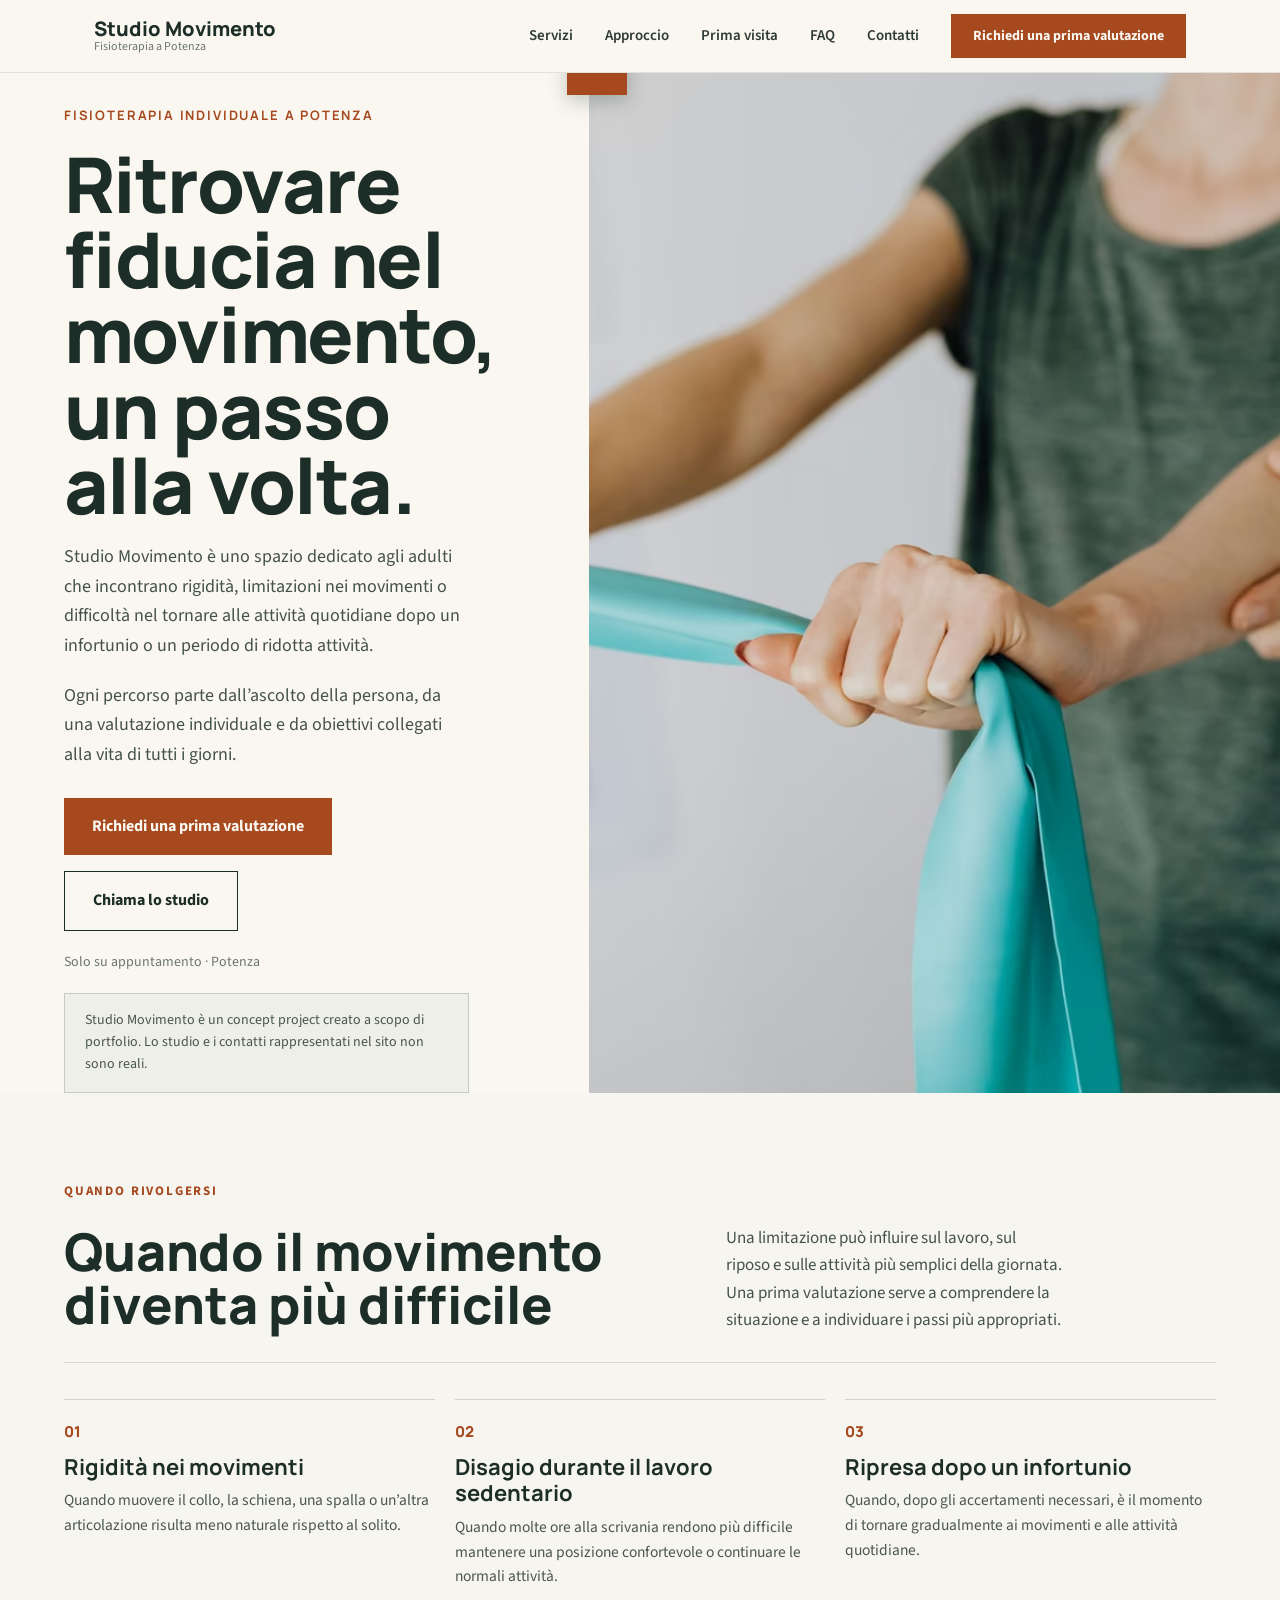
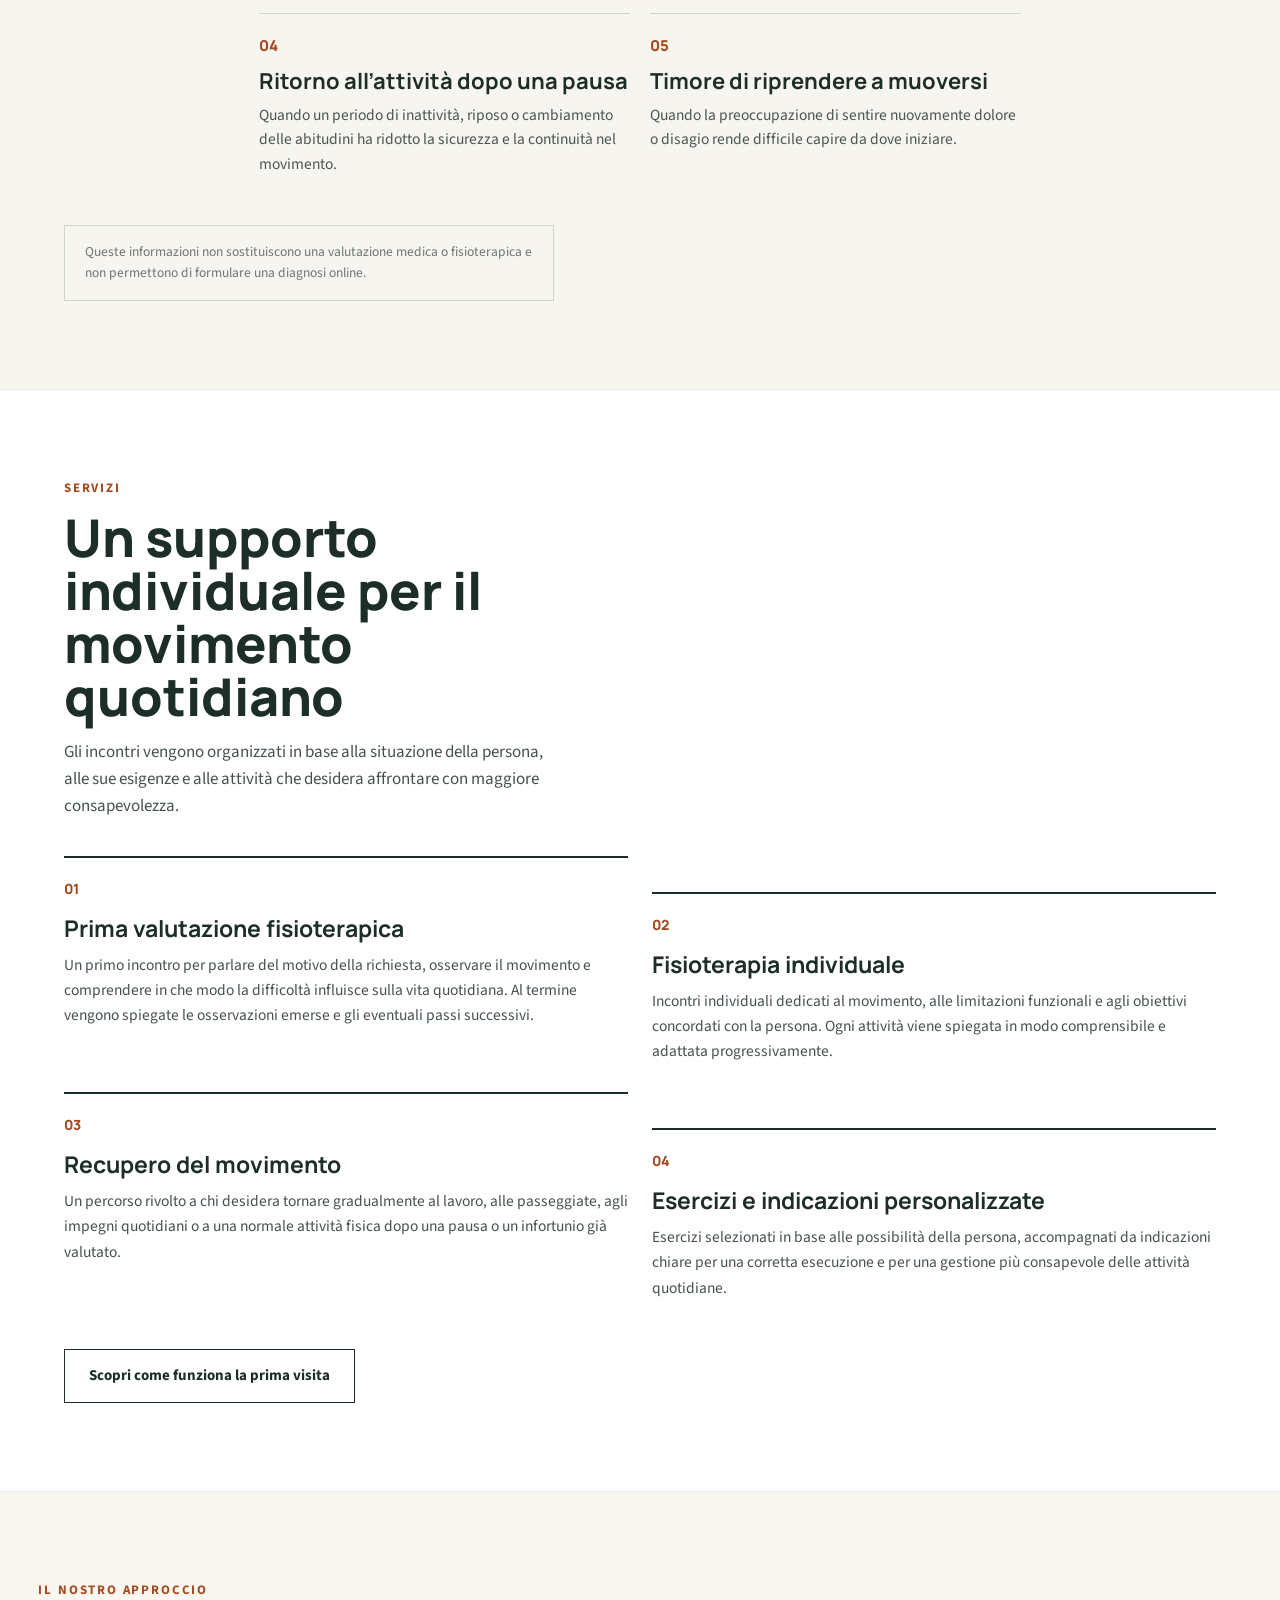
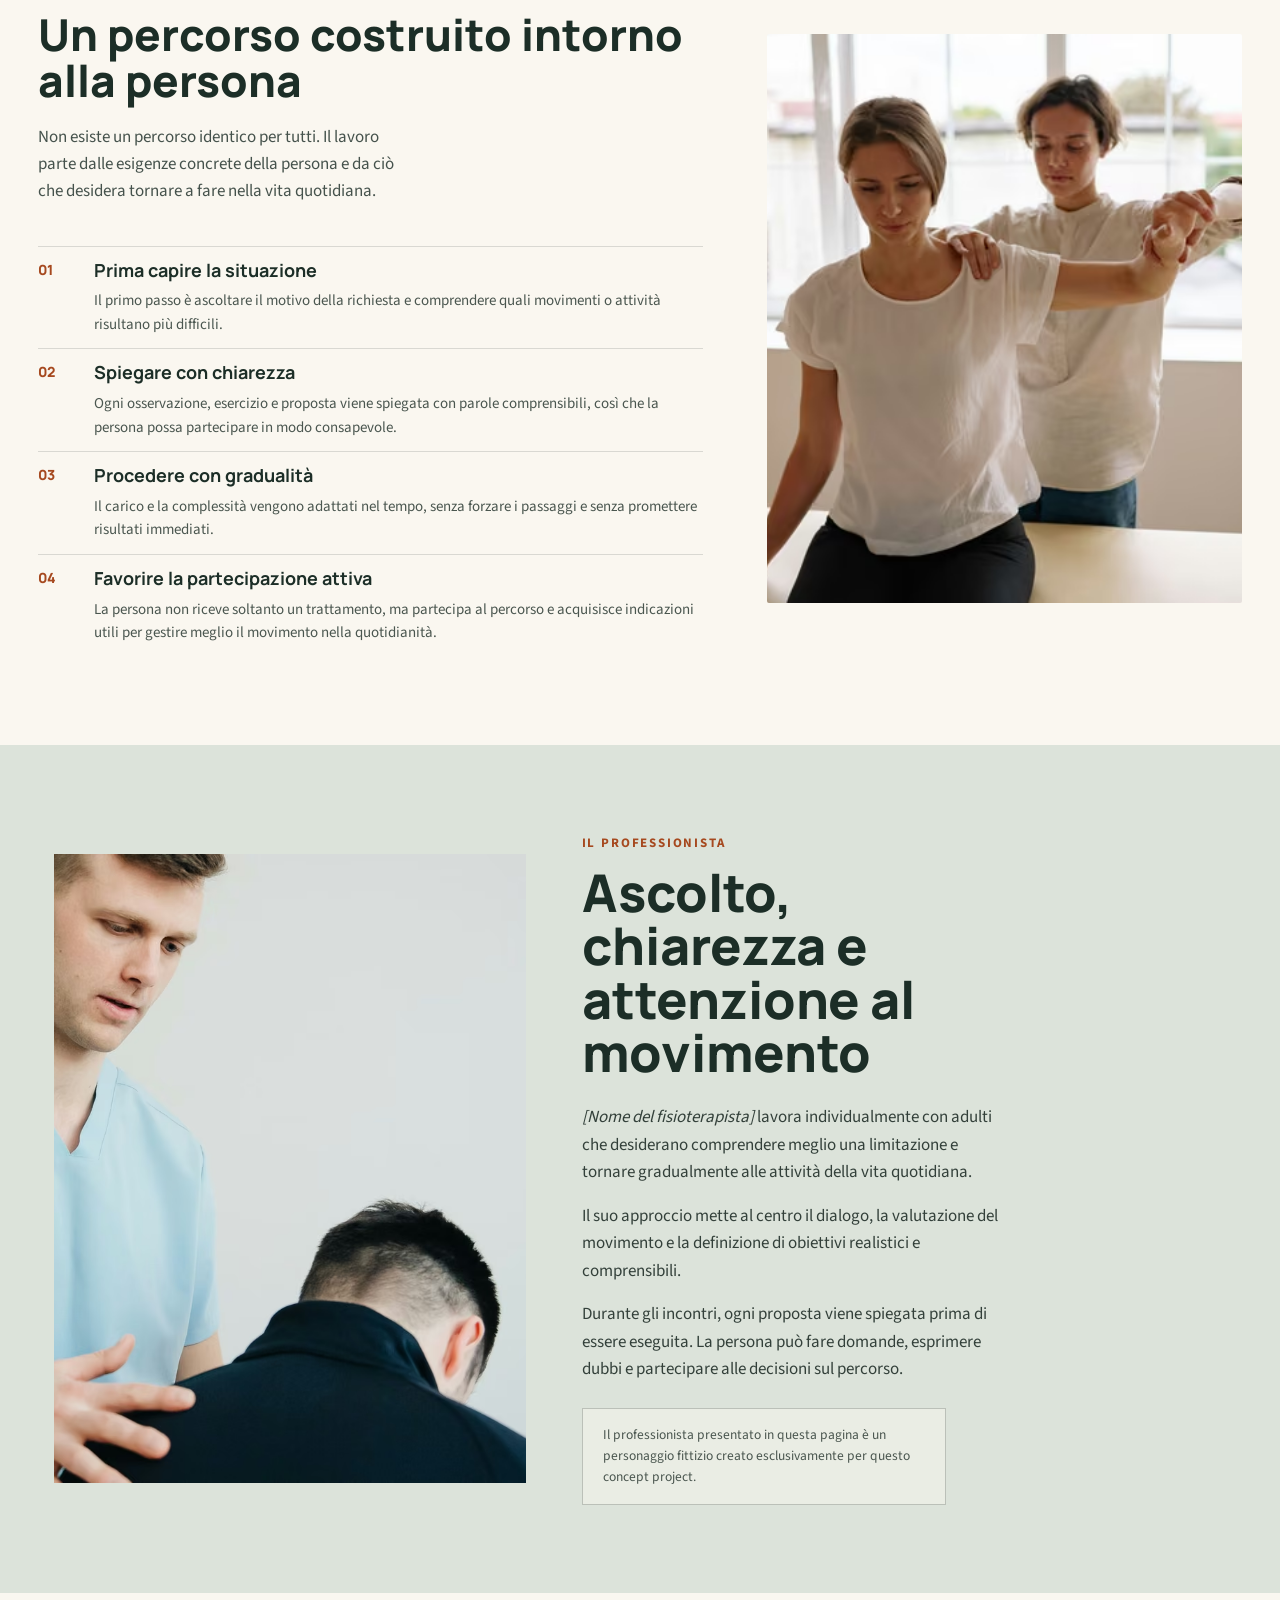
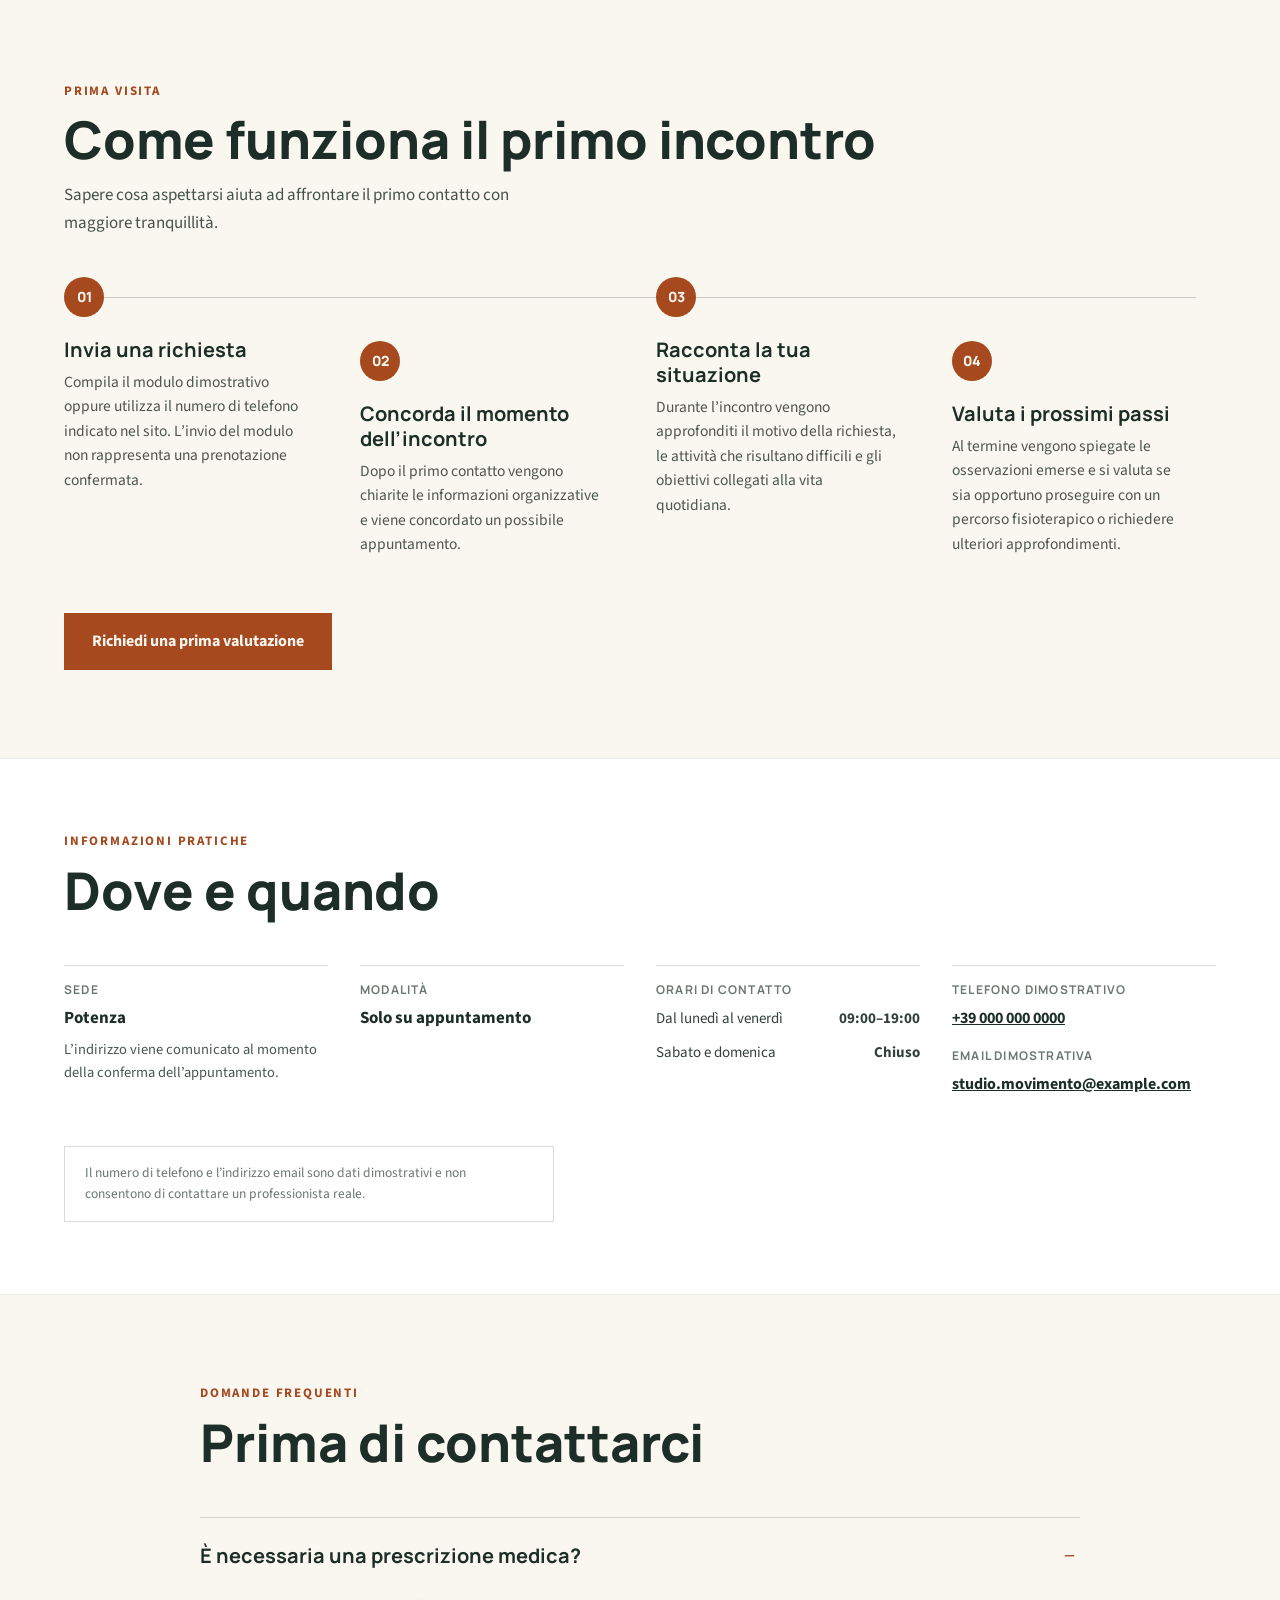
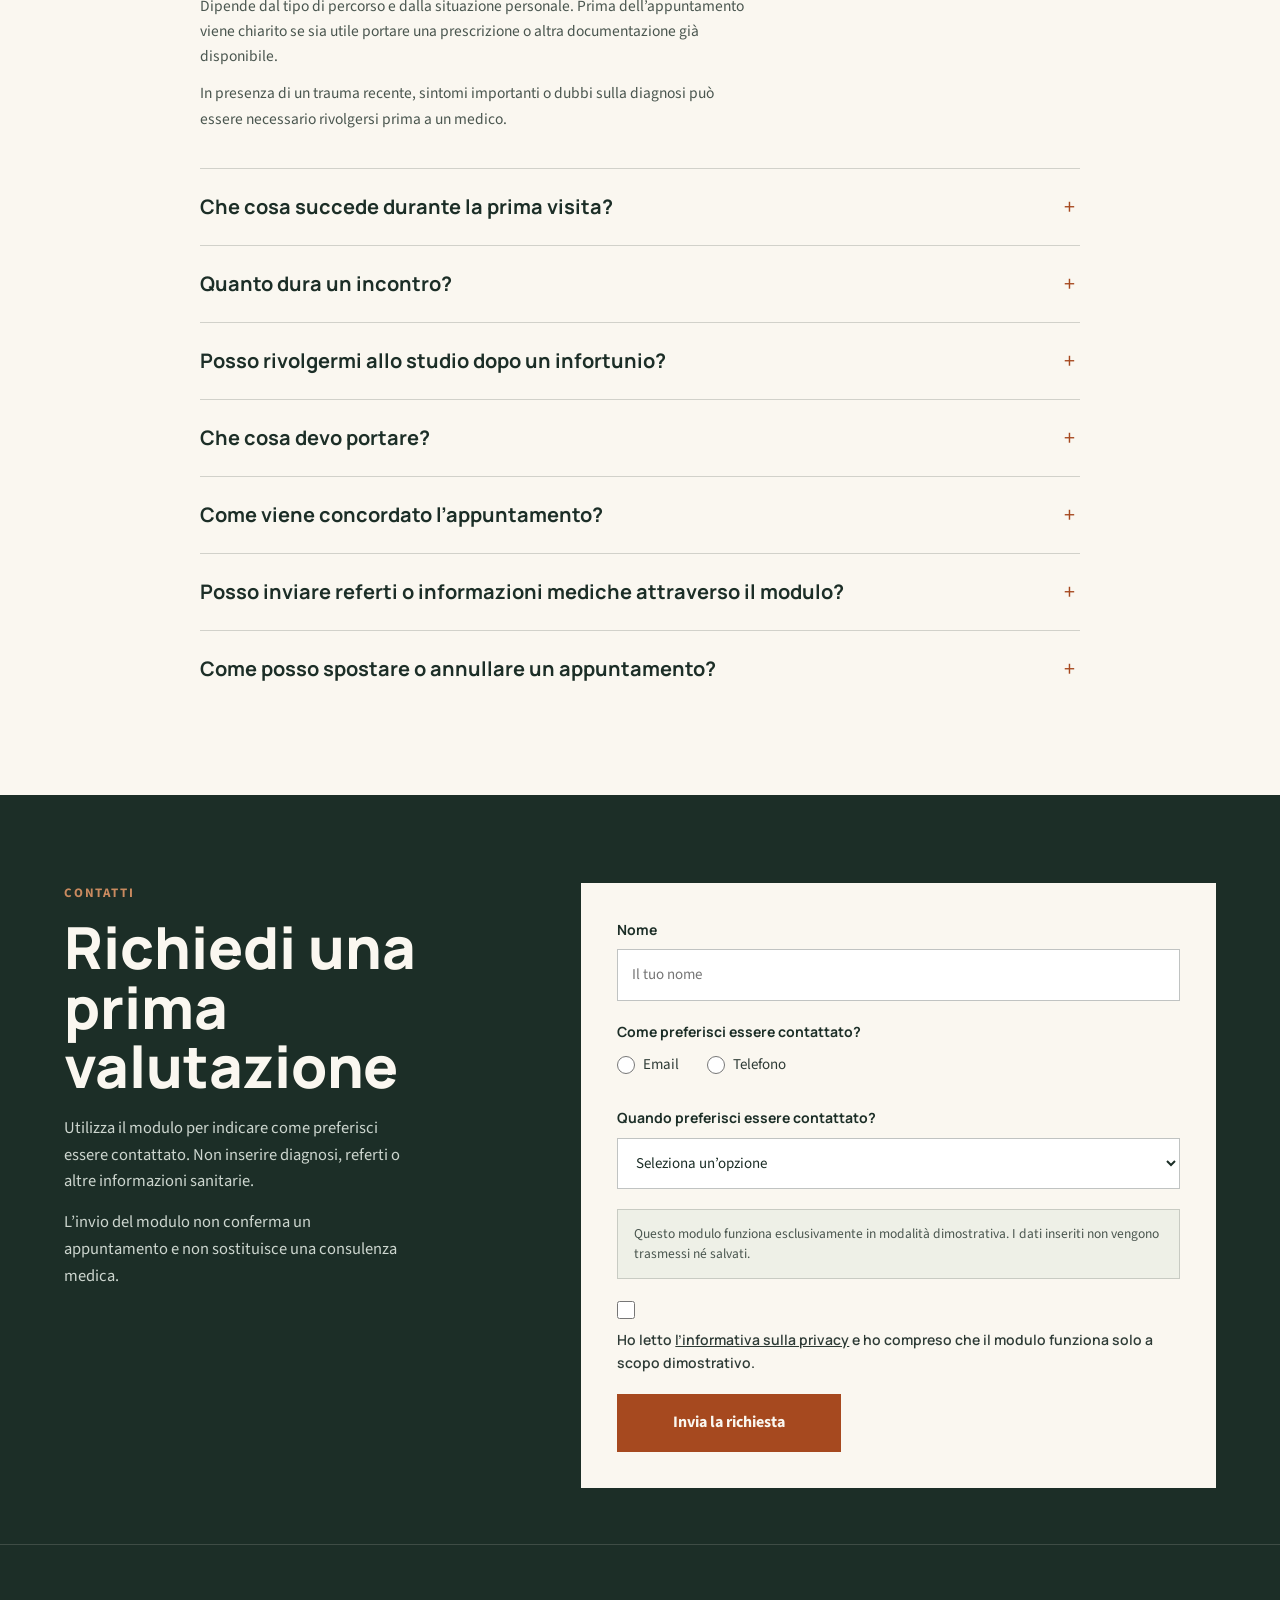
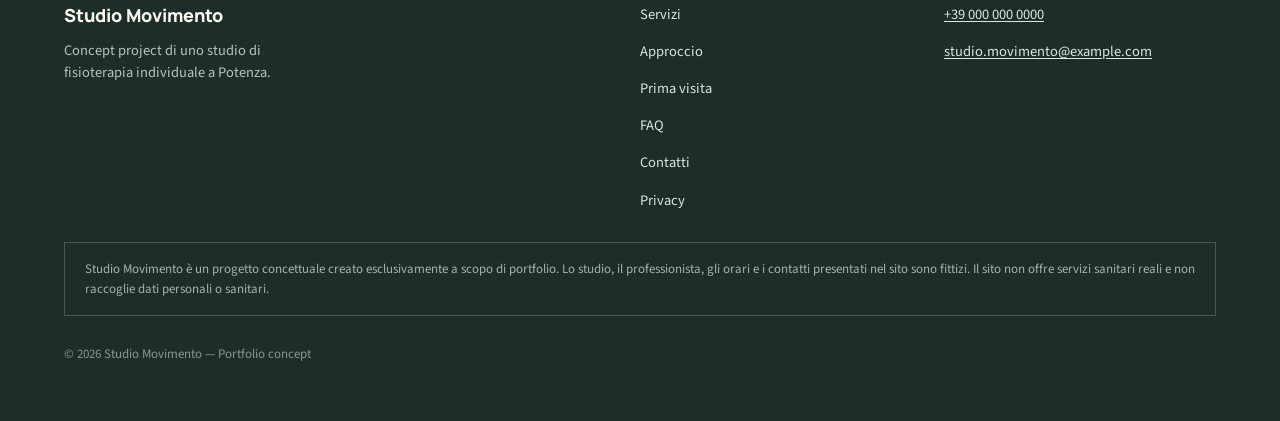
==== commit 123c4b91: "feat: rebuild footer" ====
--- a/index.html
+++ b/index.html
@@ -682,7 +682,7 @@
   </main>
 
   <footer class="site-footer">
-    <div class="site-footer__container container">
+    <div class="site-footer__container">
       <div class="site-footer__brand">
         <p class="site-footer__brand-name">Studio Movimento</p>
         <p class="site-footer__text">Concept project di uno studio di fisioterapia individuale a Potenza.</p>
--- a/assets/css/styles.css
+++ b/assets/css/styles.css
@@ -2034,6 +2034,13 @@
 }
 
 /* Site footer */
+/* .site-footer is shared with privacy.html's simpler disclaimer+link
+   footer (no nav/brand/contacts there), so its own light-theme base
+   rule, .site-footer__link's base color, and the mobile tap-target
+   rule below are left untouched — privacy.html must render unchanged.
+   Everything specific to the full site footer (dark panel matching
+   Contact, brand/nav/contacts columns) is scoped with
+   :has(.site-footer__nav), which only ever matches on index.html. */
 
 .site-footer {
   padding-block: var(--space-xl);
@@ -2047,20 +2054,54 @@
   gap: var(--space-md);
 }
 
+/* Full footer: one continuous dark panel with Contact above it — same
+   background, no margin-top of its own, so there is no light seam;
+   the hairline border sits exactly at the Contact/Footer boundary. */
+.site-footer:has(.site-footer__nav) {
+  padding: clamp(40px, 6vw, 56px) clamp(20px, 5vw, 64px) clamp(32px, 5vw, 56px);
+  background-color: var(--color-forest);
+  border-top: 1px solid rgba(250, 247, 240, 0.15);
+}
+
+.site-footer:has(.site-footer__nav) .site-footer__container {
+  display: flex;
+  flex-direction: column;
+  gap: 28px;
+  max-width: 1220px;
+  margin-inline: auto;
+}
+
 .site-footer__brand-name {
   font-family: var(--font-heading);
-  font-weight: 700;
-  font-size: 1.125rem;
-  color: var(--color-text-primary);
+  font-weight: 800;
+  font-size: 18px;
+  color: var(--color-limestone);
+}
+
+.site-footer__brand .site-footer__text {
+  max-width: 32ch;
+  margin: 10px 0 0;
+  font-size: 14.5px;
+  line-height: 1.55;
+  color: #b9c3ba;
 }
 
 .site-footer__nav-list {
   display: flex;
-  flex-wrap: wrap;
-  gap: var(--space-sm) var(--space-md);
-}
-
-.site-footer__nav-link,
+  flex-direction: column;
+  gap: 10px;
+}
+
+.site-footer__nav-link {
+  font-size: 14.5px;
+  color: #dfe5df;
+  text-decoration: none;
+}
+
+.site-footer__nav-link:hover {
+  color: var(--color-limestone);
+}
+
 .site-footer__link {
   color: var(--color-text-primary);
   text-decoration: underline;
@@ -2069,7 +2110,6 @@
   word-break: break-word;
 }
 
-.site-footer__nav-link:hover,
 .site-footer__link:hover {
   color: var(--color-brand);
   text-decoration-color: currentColor;
@@ -2089,12 +2129,72 @@
 .site-footer__contacts {
   display: flex;
   flex-direction: column;
-  gap: var(--space-2xs);
+  gap: 10px;
+}
+
+.site-footer__contacts .site-footer__text {
+  margin: 0;
+}
+
+.site-footer__contacts .site-footer__link {
+  font-size: 14.5px;
+  color: #dfe5df;
+  text-decoration: underline;
+  word-break: break-word;
+}
+
+.site-footer__contacts .site-footer__link:hover {
+  color: var(--color-limestone);
+}
+
+.site-footer:has(.site-footer__nav) .site-footer__disclaimer {
+  padding: 16px 20px;
+  background-color: transparent;
+  border: 1px solid rgba(250, 247, 240, 0.2);
+  border-radius: 0;
+  font-size: 13px;
+  line-height: 1.55;
+  color: #a8b2a9;
 }
 
 .site-footer__copyright {
-  color: var(--color-text-secondary);
-  font-size: 0.875rem;
+  margin: 20px 0 0;
+  font-size: 13px;
+  color: #8b968c;
+}
+
+@media (min-width: 1024px) {
+  .site-footer:has(.site-footer__nav) .site-footer__container {
+    display: grid;
+    grid-template-columns: 2fr 1fr 1fr;
+    grid-template-areas:
+      "brand nav contacts"
+      "disclaimer disclaimer disclaimer"
+      "copyright copyright copyright";
+    column-gap: 32px;
+    row-gap: 28px;
+  }
+
+  .site-footer__brand {
+    grid-area: brand;
+  }
+
+  .site-footer__nav {
+    grid-area: nav;
+  }
+
+  .site-footer__contacts {
+    grid-area: contacts;
+  }
+
+  .site-footer__disclaimer {
+    grid-area: disclaimer;
+  }
+
+  .site-footer__copyright {
+    grid-area: copyright;
+    margin-top: 0;
+  }
 }
 
 /* Legal (privacy page) */
@@ -2304,39 +2404,4 @@
   .specialist__content {
     grid-area: content;
   }
-
-  .site-footer__container:has(.site-footer__nav) {
-    display: grid;
-    grid-template-columns: repeat(3, 1fr);
-    grid-template-areas:
-      "brand nav contacts"
-      "disclaimer disclaimer disclaimer"
-      "copyright copyright copyright";
-    column-gap: var(--space-xl);
-    row-gap: var(--space-lg);
-  }
-
-  .site-footer__brand {
-    grid-area: brand;
-  }
-
-  .site-footer__nav {
-    grid-area: nav;
-  }
-
-  .site-footer__nav-list {
-    flex-direction: column;
-  }
-
-  .site-footer__contacts {
-    grid-area: contacts;
-  }
-
-  .site-footer__disclaimer {
-    grid-area: disclaimer;
-  }
-
-  .site-footer__copyright {
-    grid-area: copyright;
-  }
-}
+}
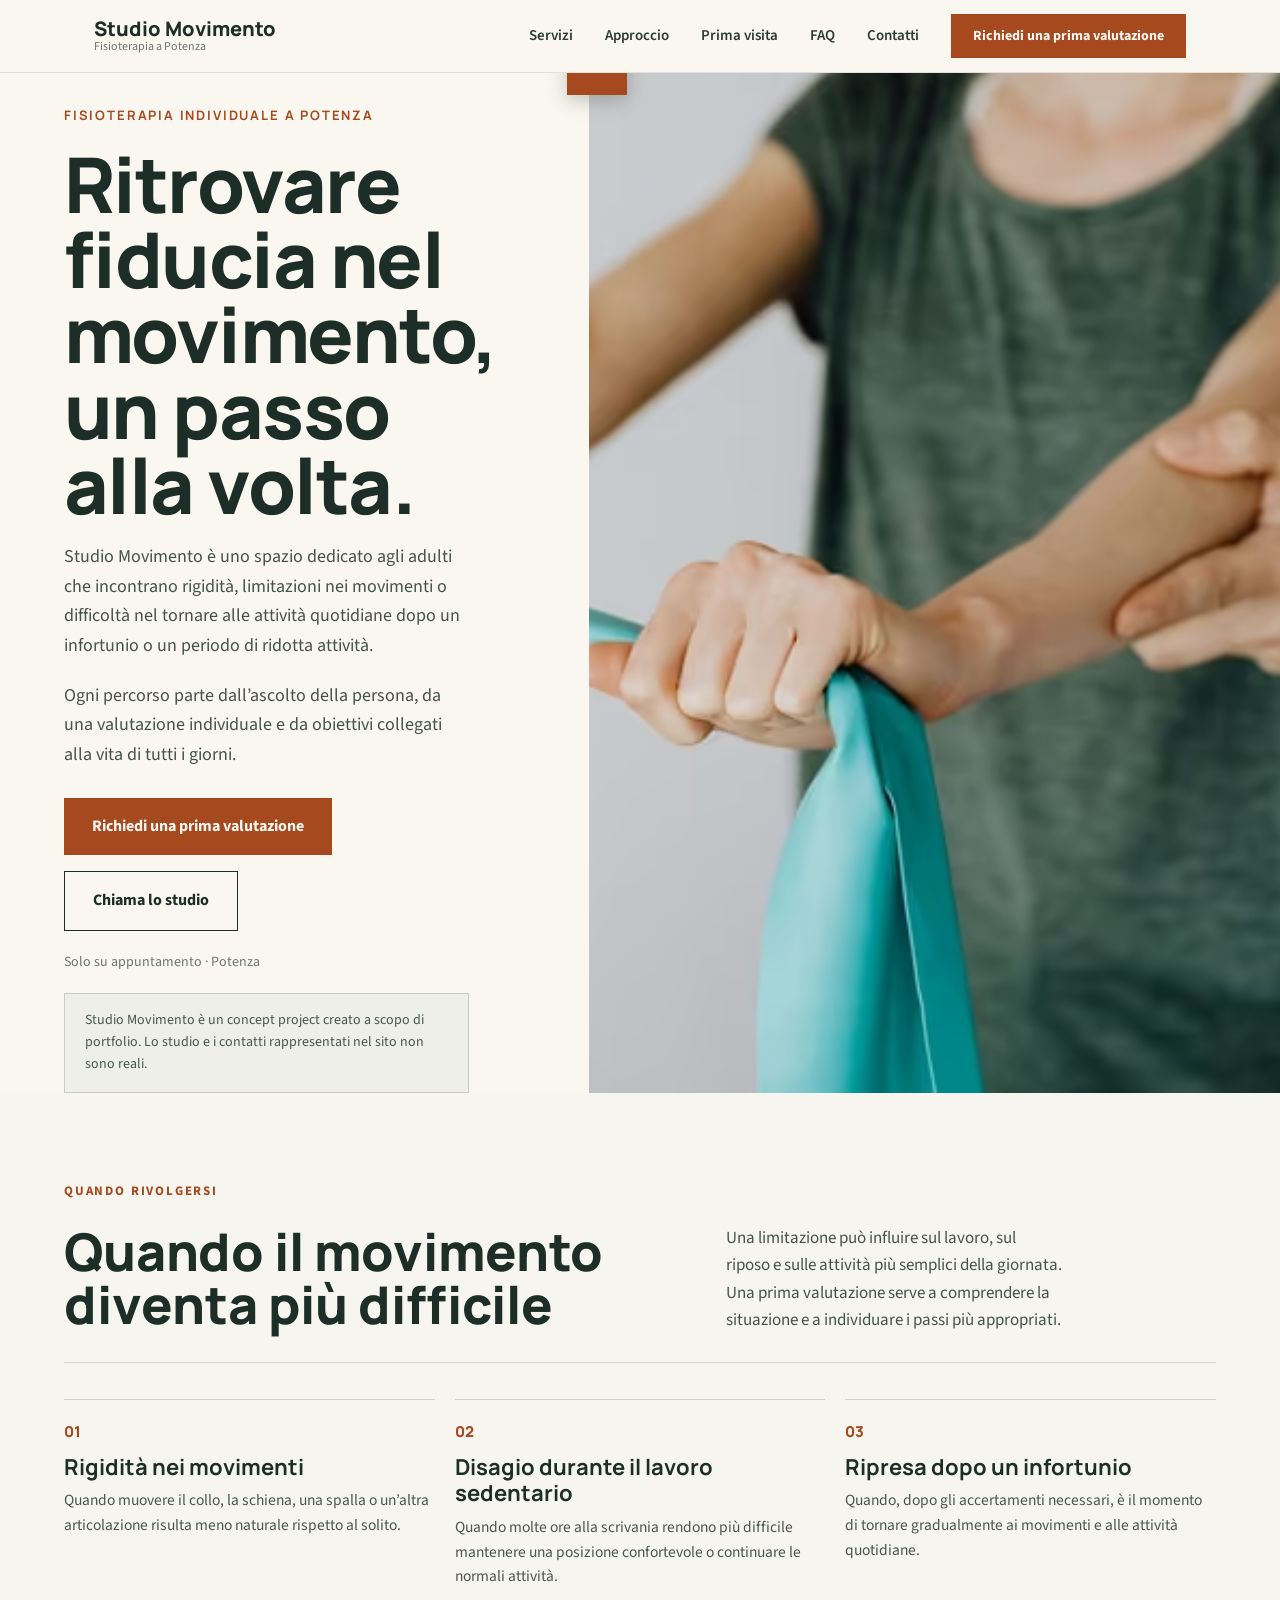
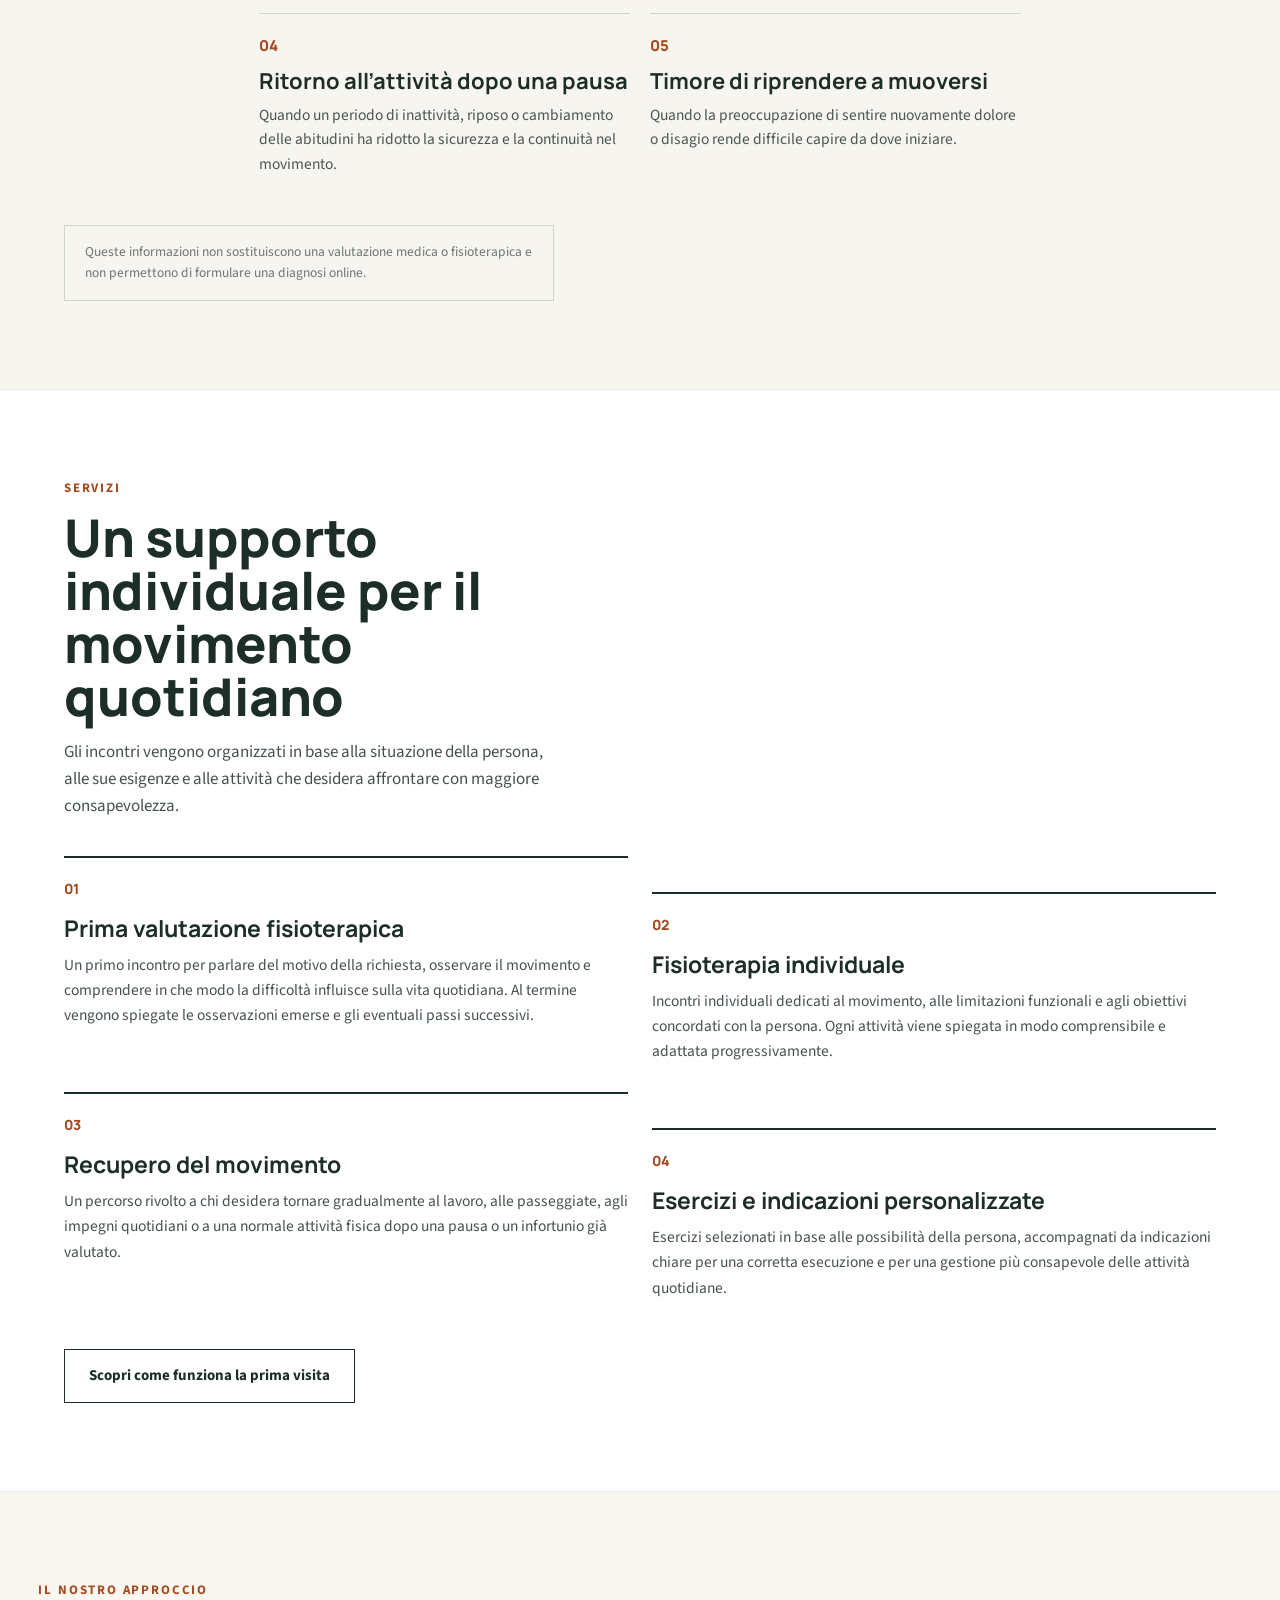
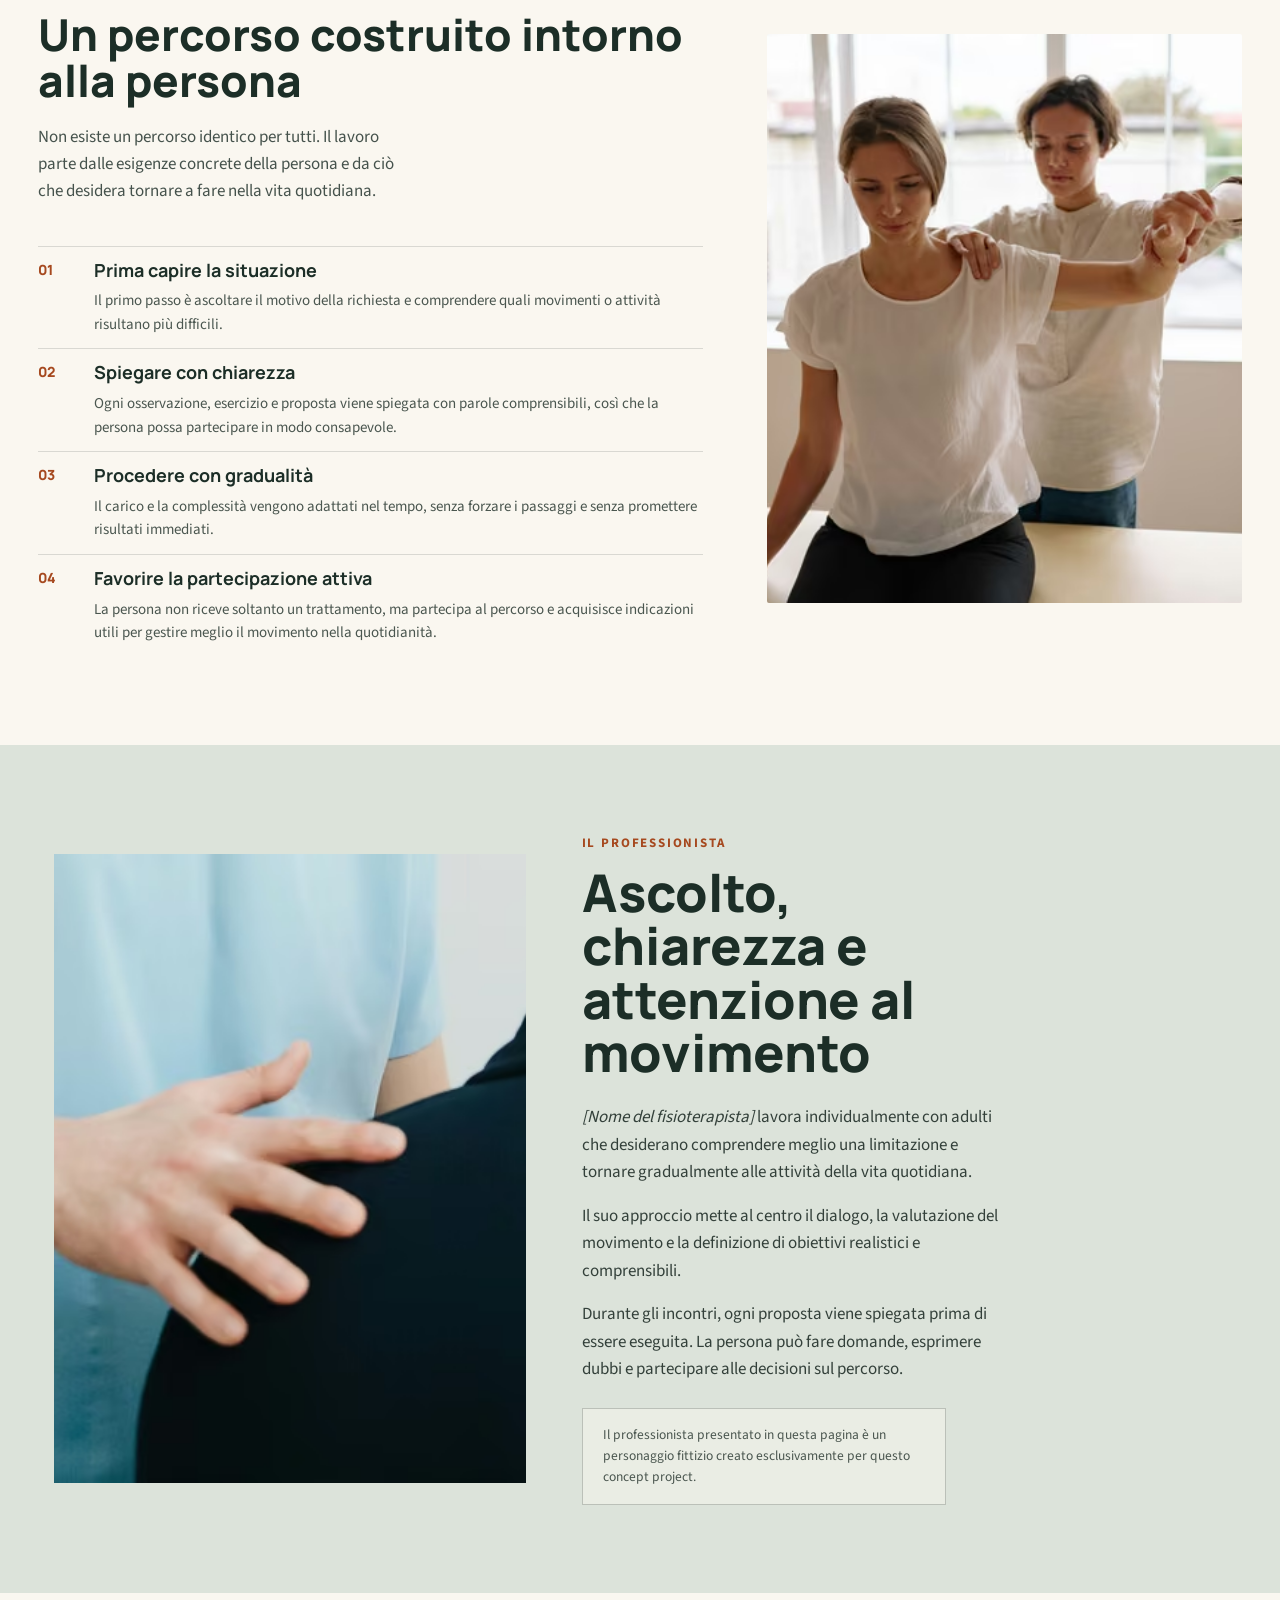
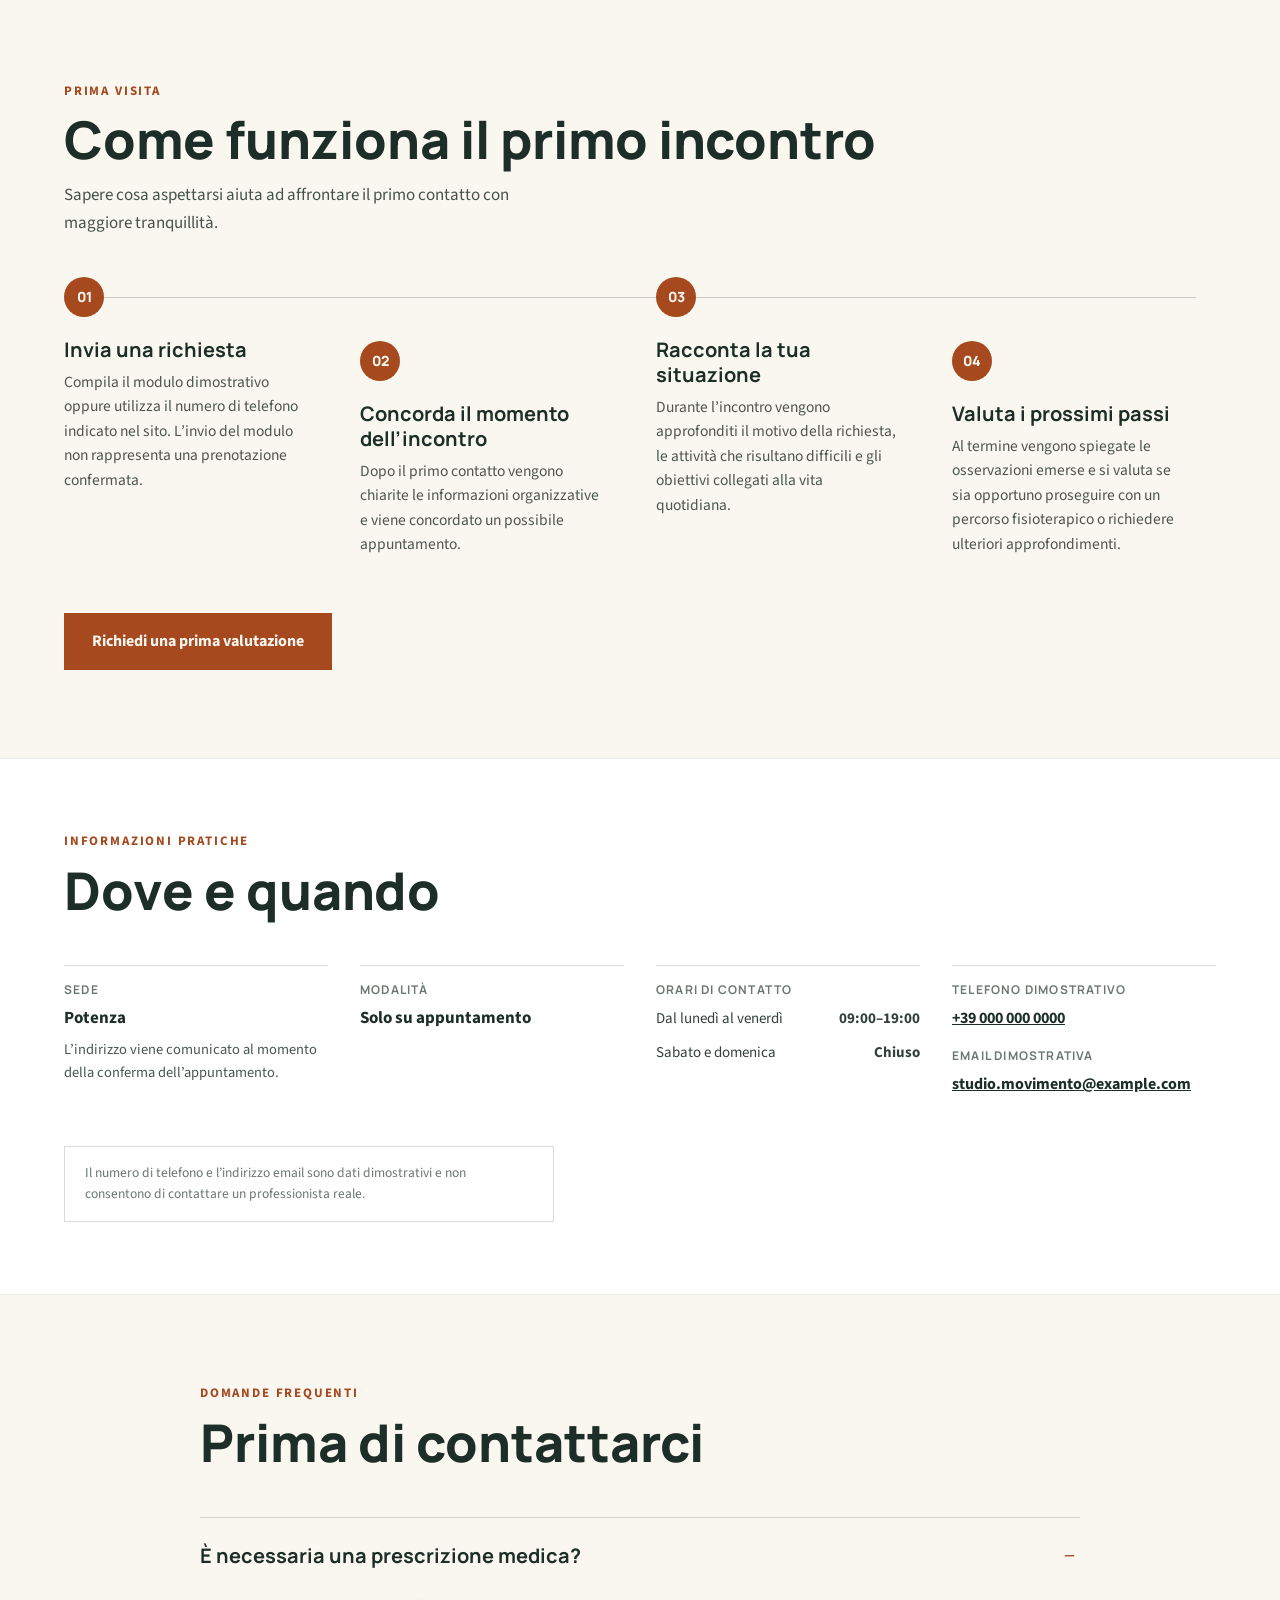
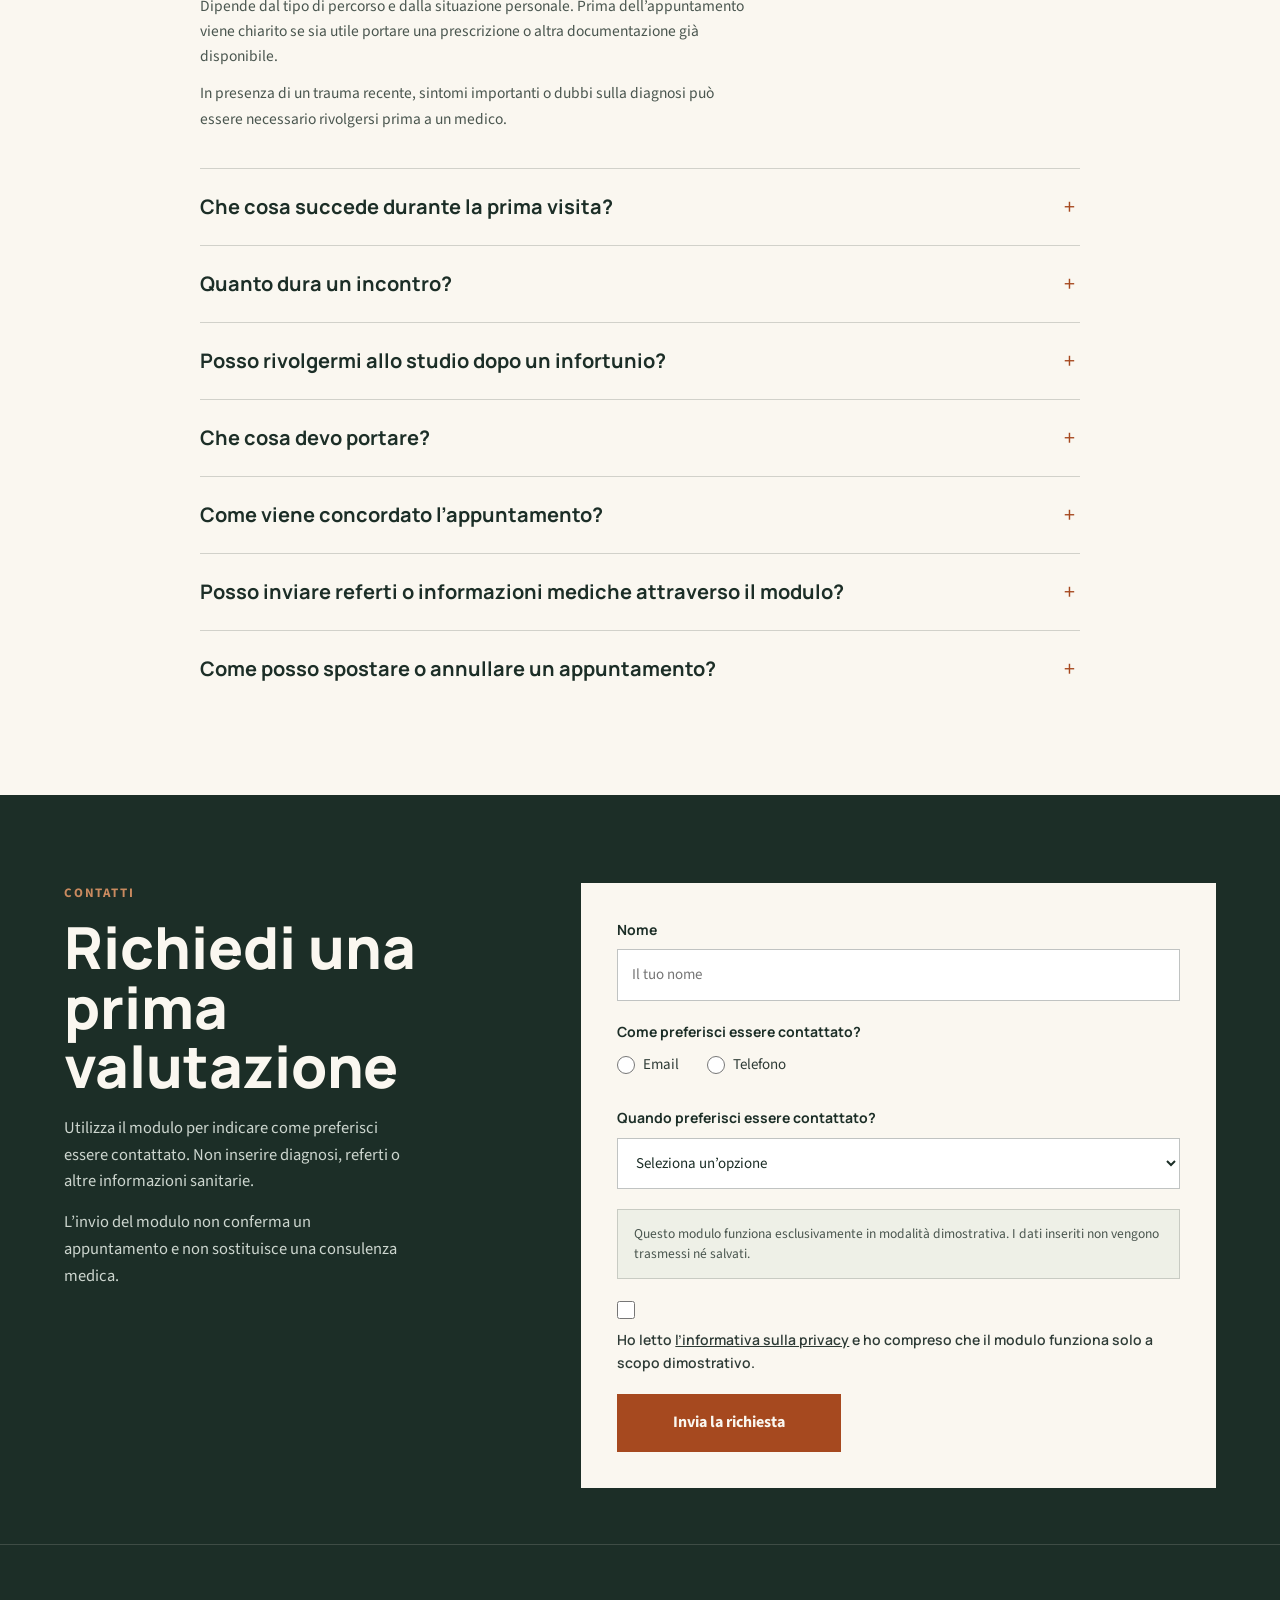
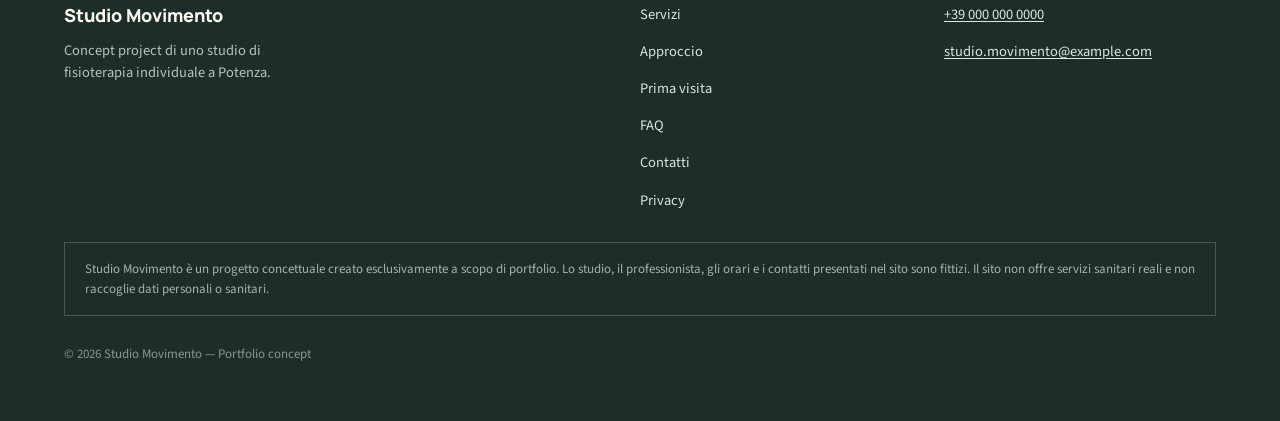
==== commit 347dee49: "chore: prepare site for deployment" ====
--- a/index.html
+++ b/index.html
@@ -3,8 +3,13 @@
 <head>
   <meta charset="UTF-8">
   <meta name="viewport" content="width=device-width, initial-scale=1">
-  <title>Studio Movimento | Fisioterapia a Potenza</title>
-  <meta name="description" content="Concept project di un sito per uno studio di fisioterapia a Potenza, dedicato al movimento quotidiano, alla gradualità e al contatto diretto con il professionista.">
+  <title>Studio Movimento | Fisioterapia e movimento a Potenza</title>
+  <meta
+    name="description"
+    content="Concept project per uno studio di fisioterapia a Potenza, con percorsi individuali, informazioni sulla prima visita e modulo di contatto dimostrativo."
+  >
+  <meta name="theme-color" content="#1C2E27">
+  <link rel="icon" href="favicon.svg" type="image/svg+xml">
   <link rel="stylesheet" href="assets/css/styles.css">
   <noscript>
     <style>
